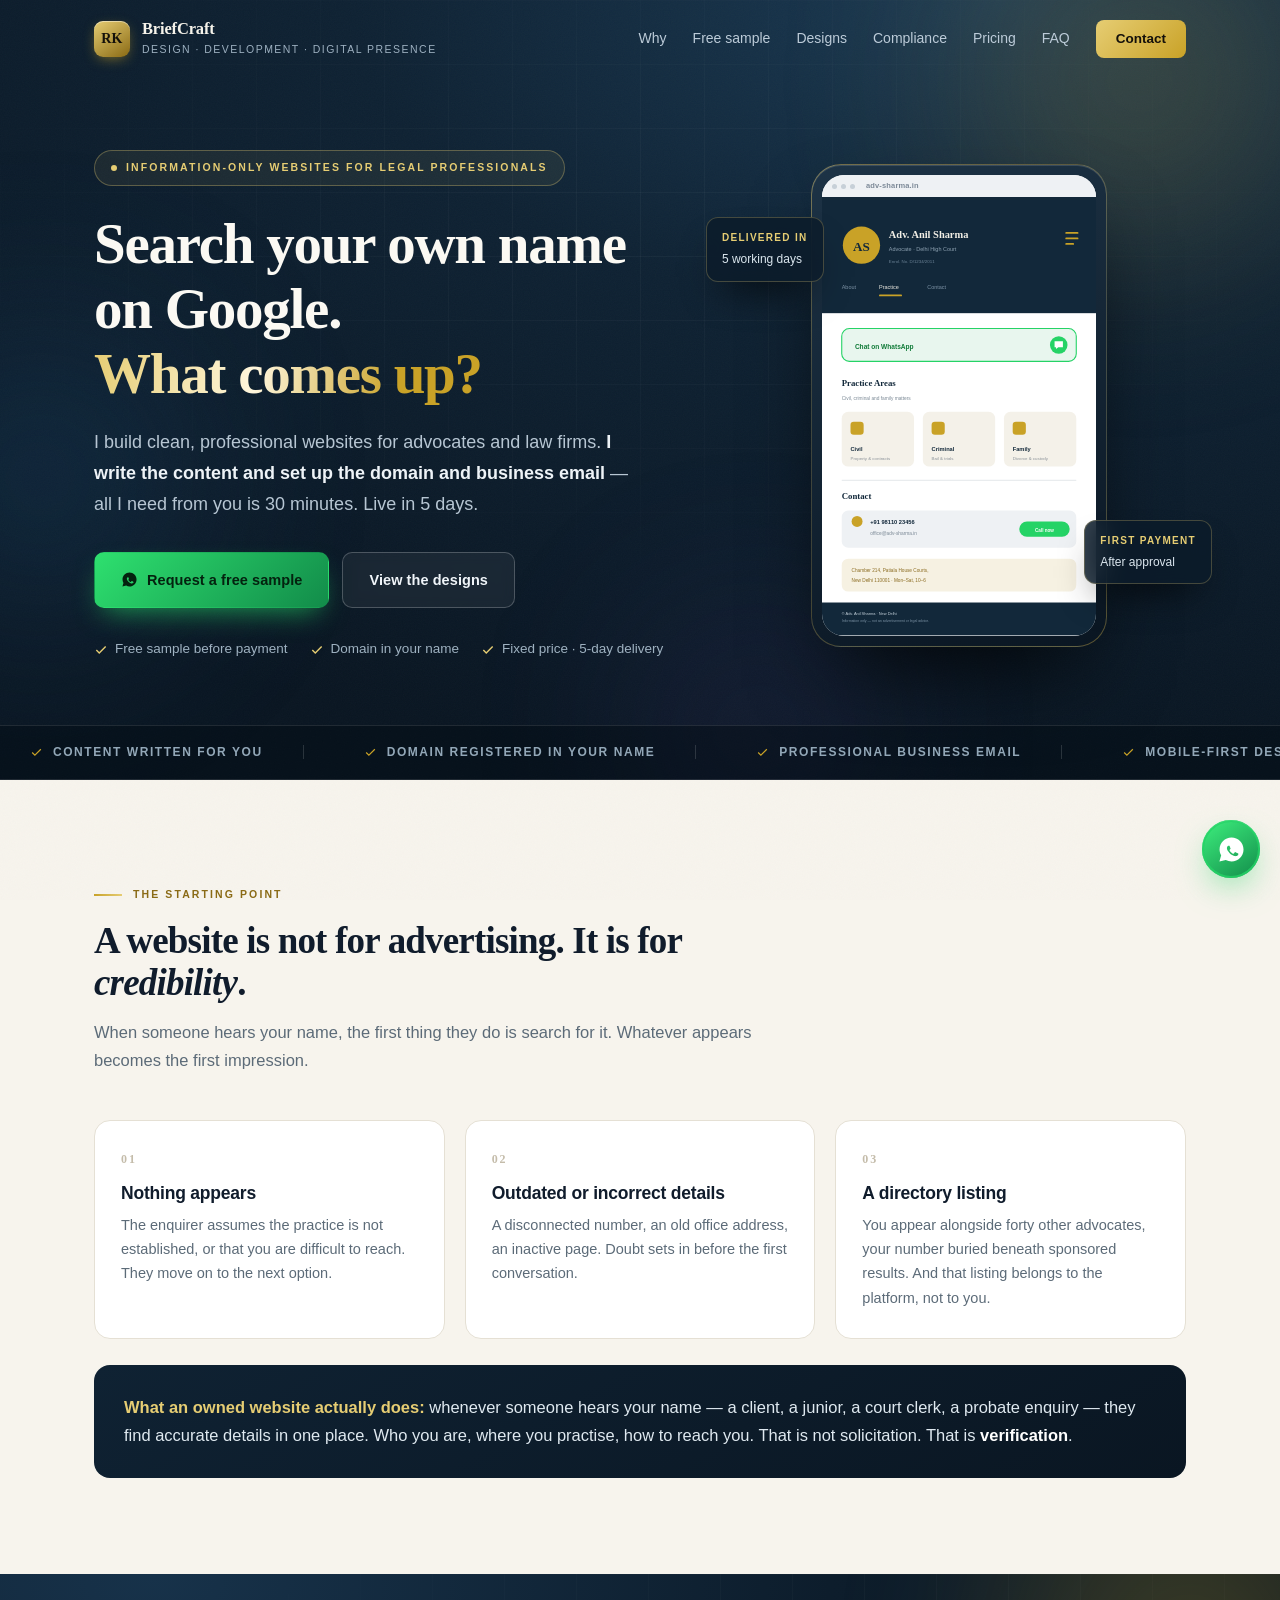
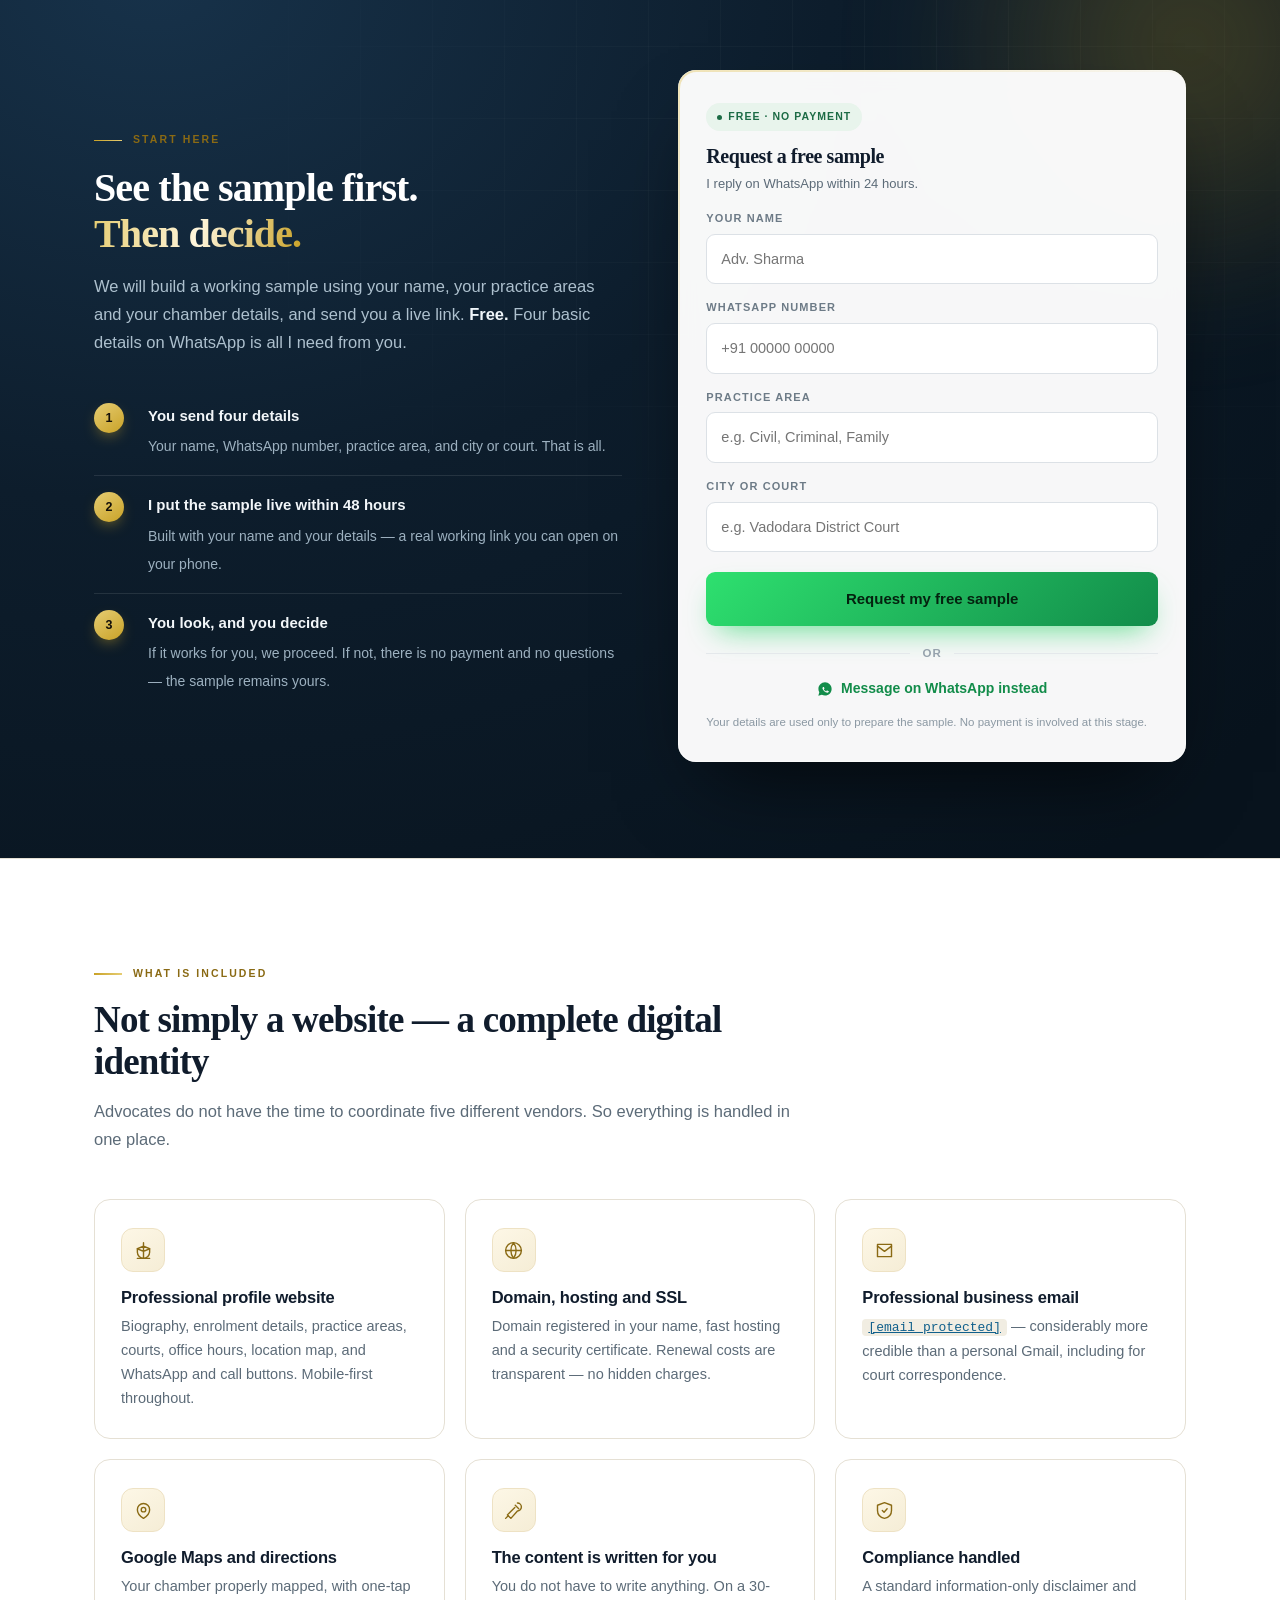
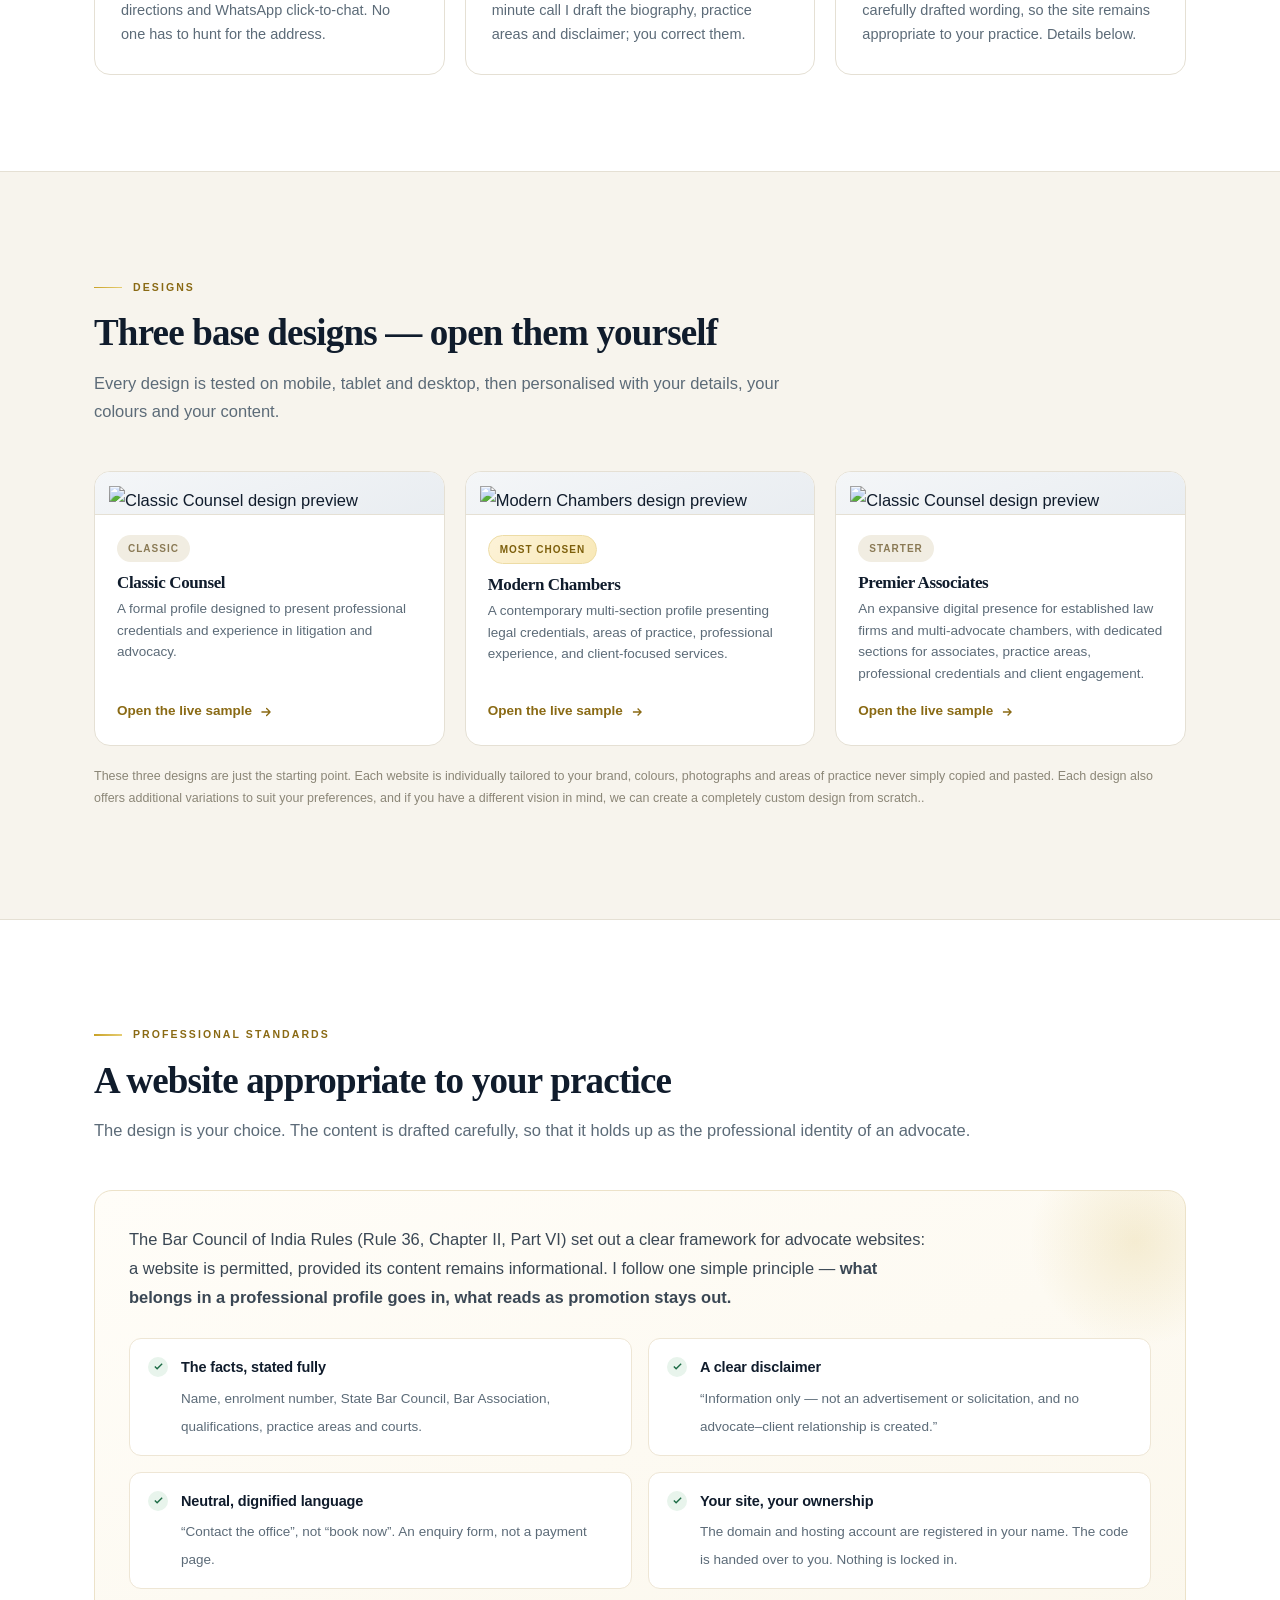
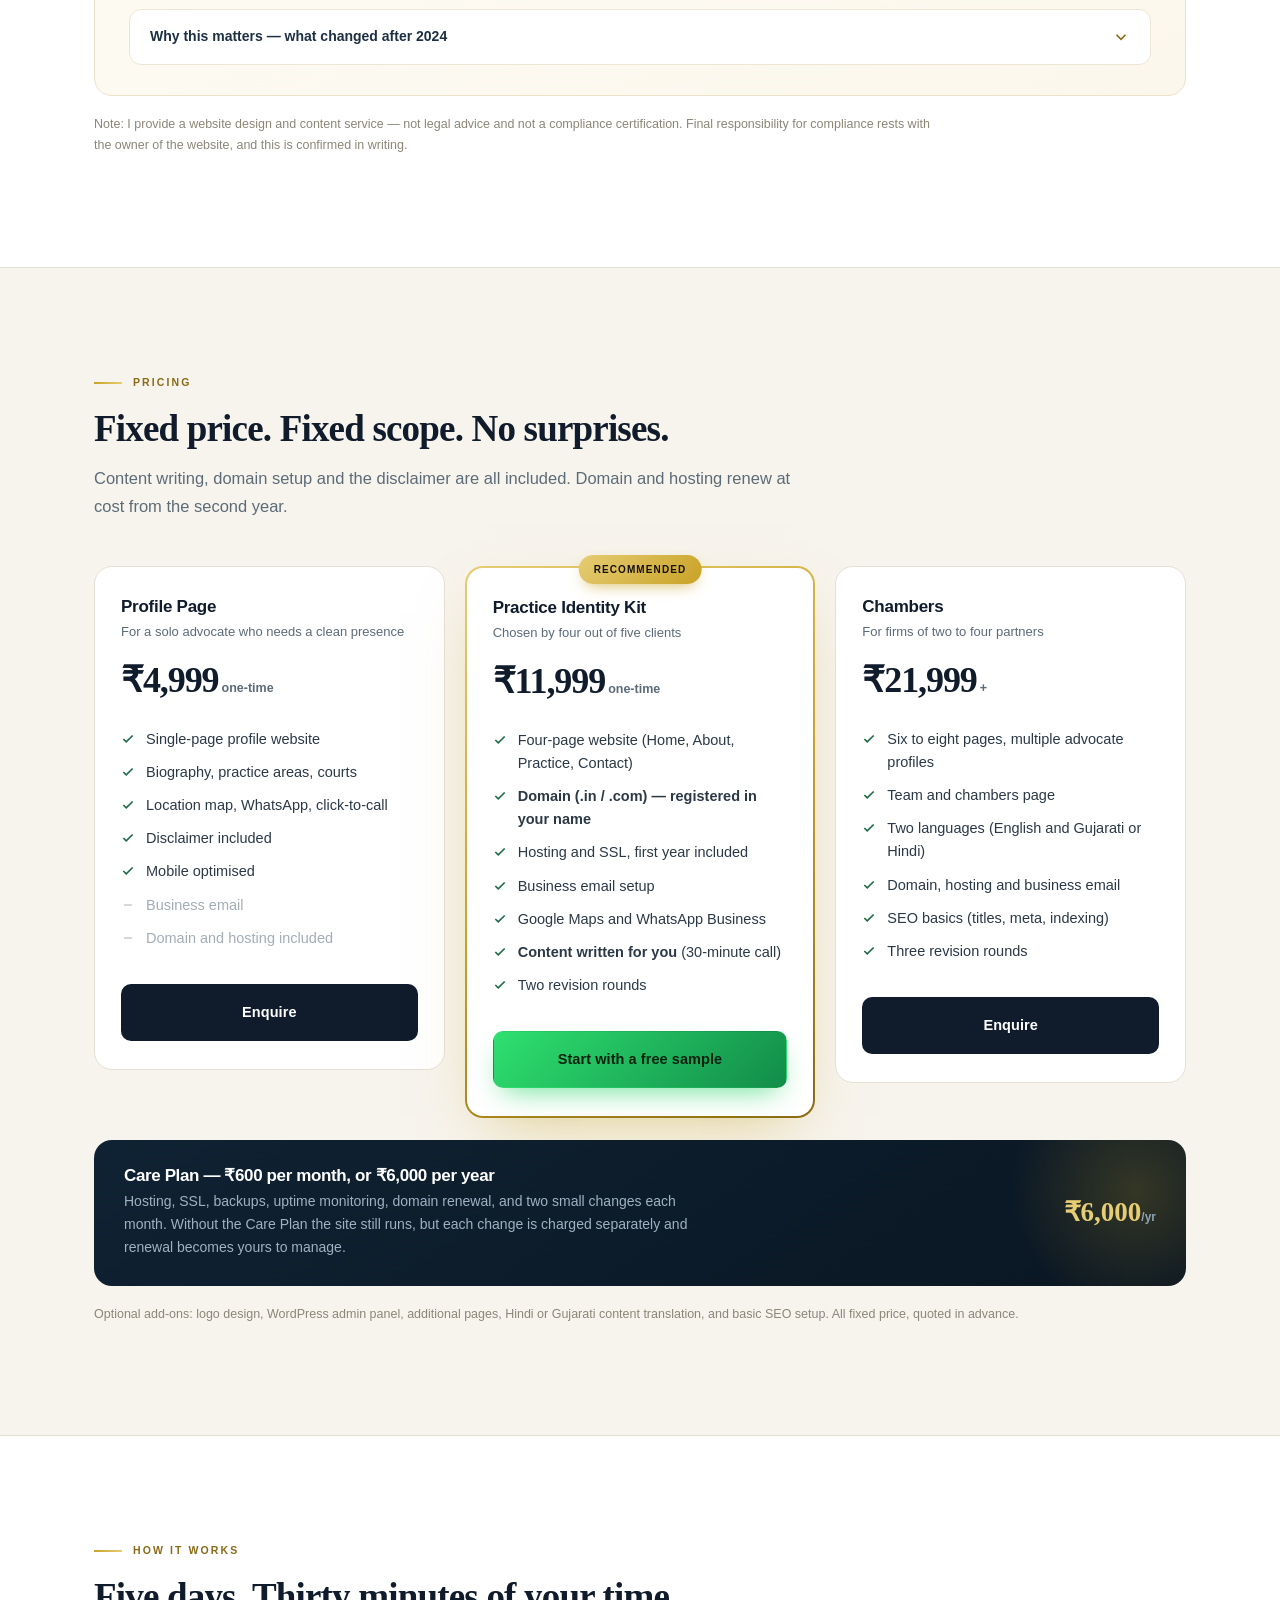
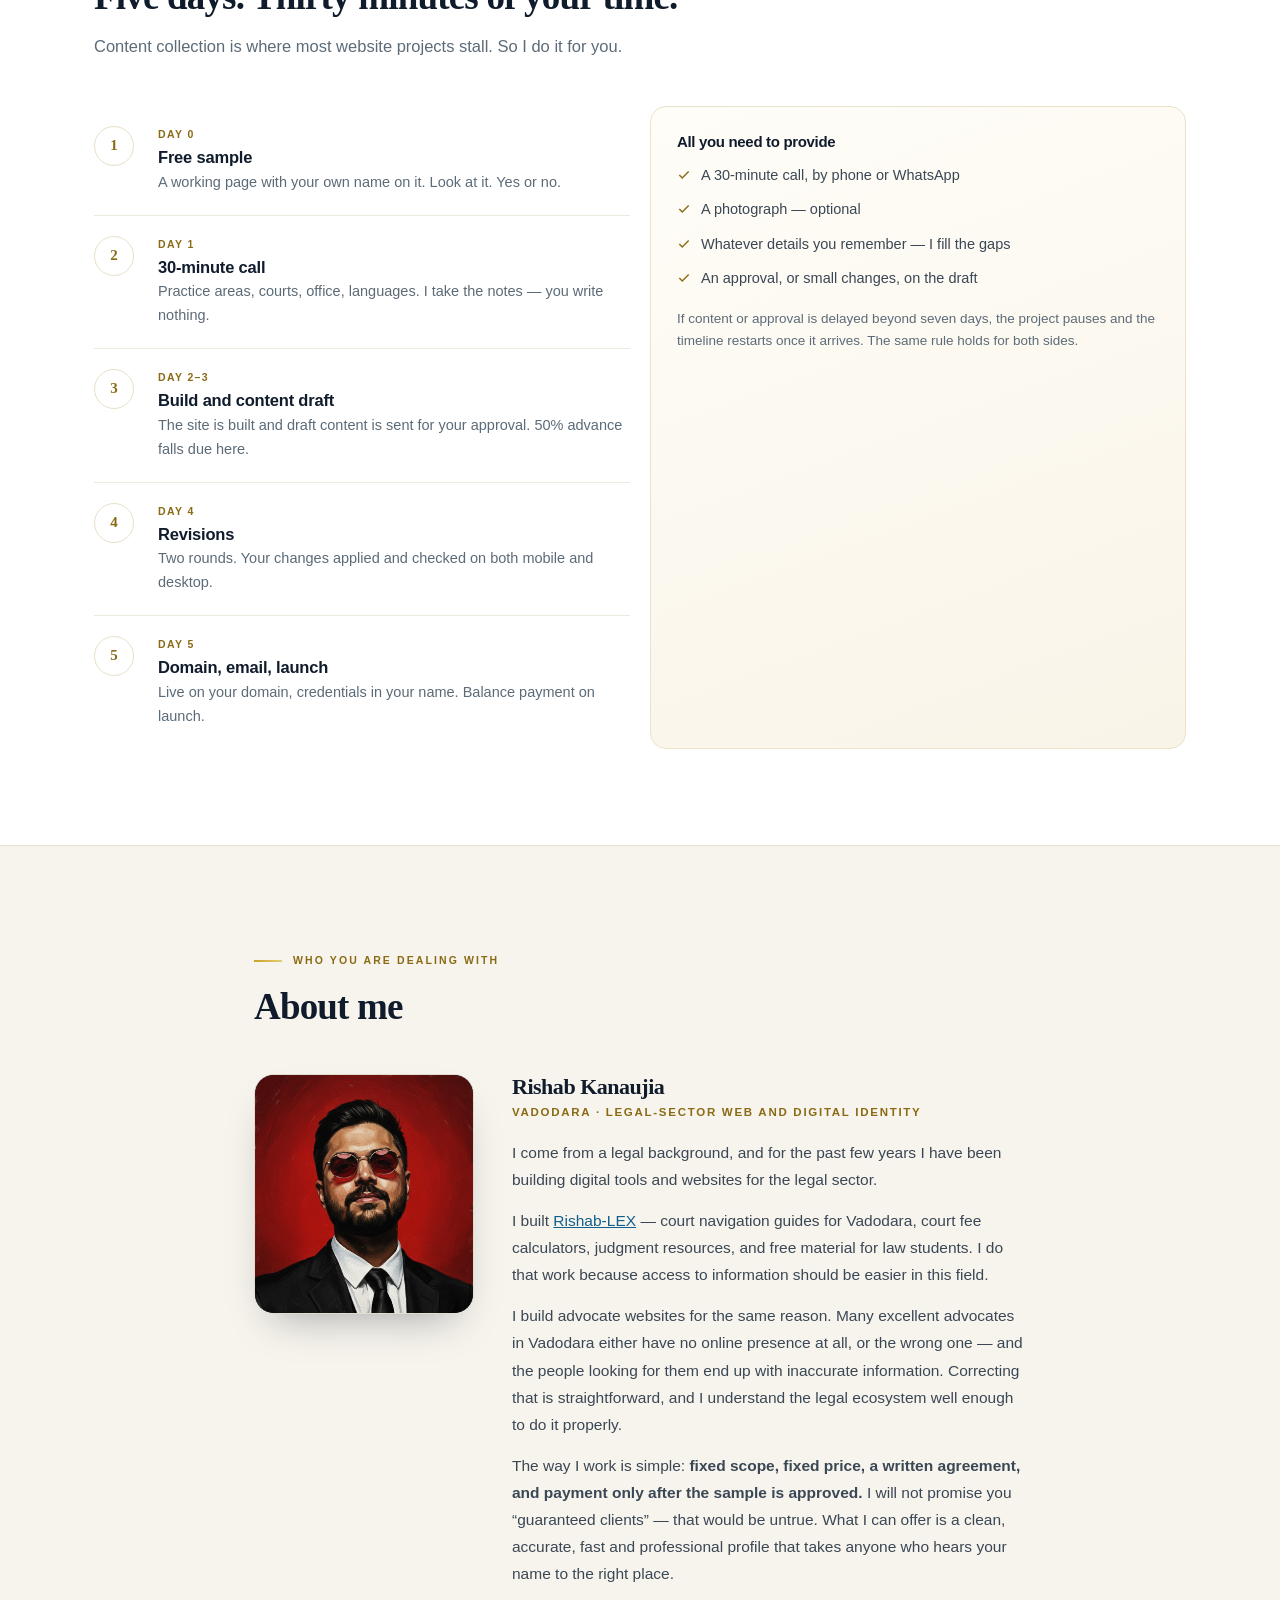
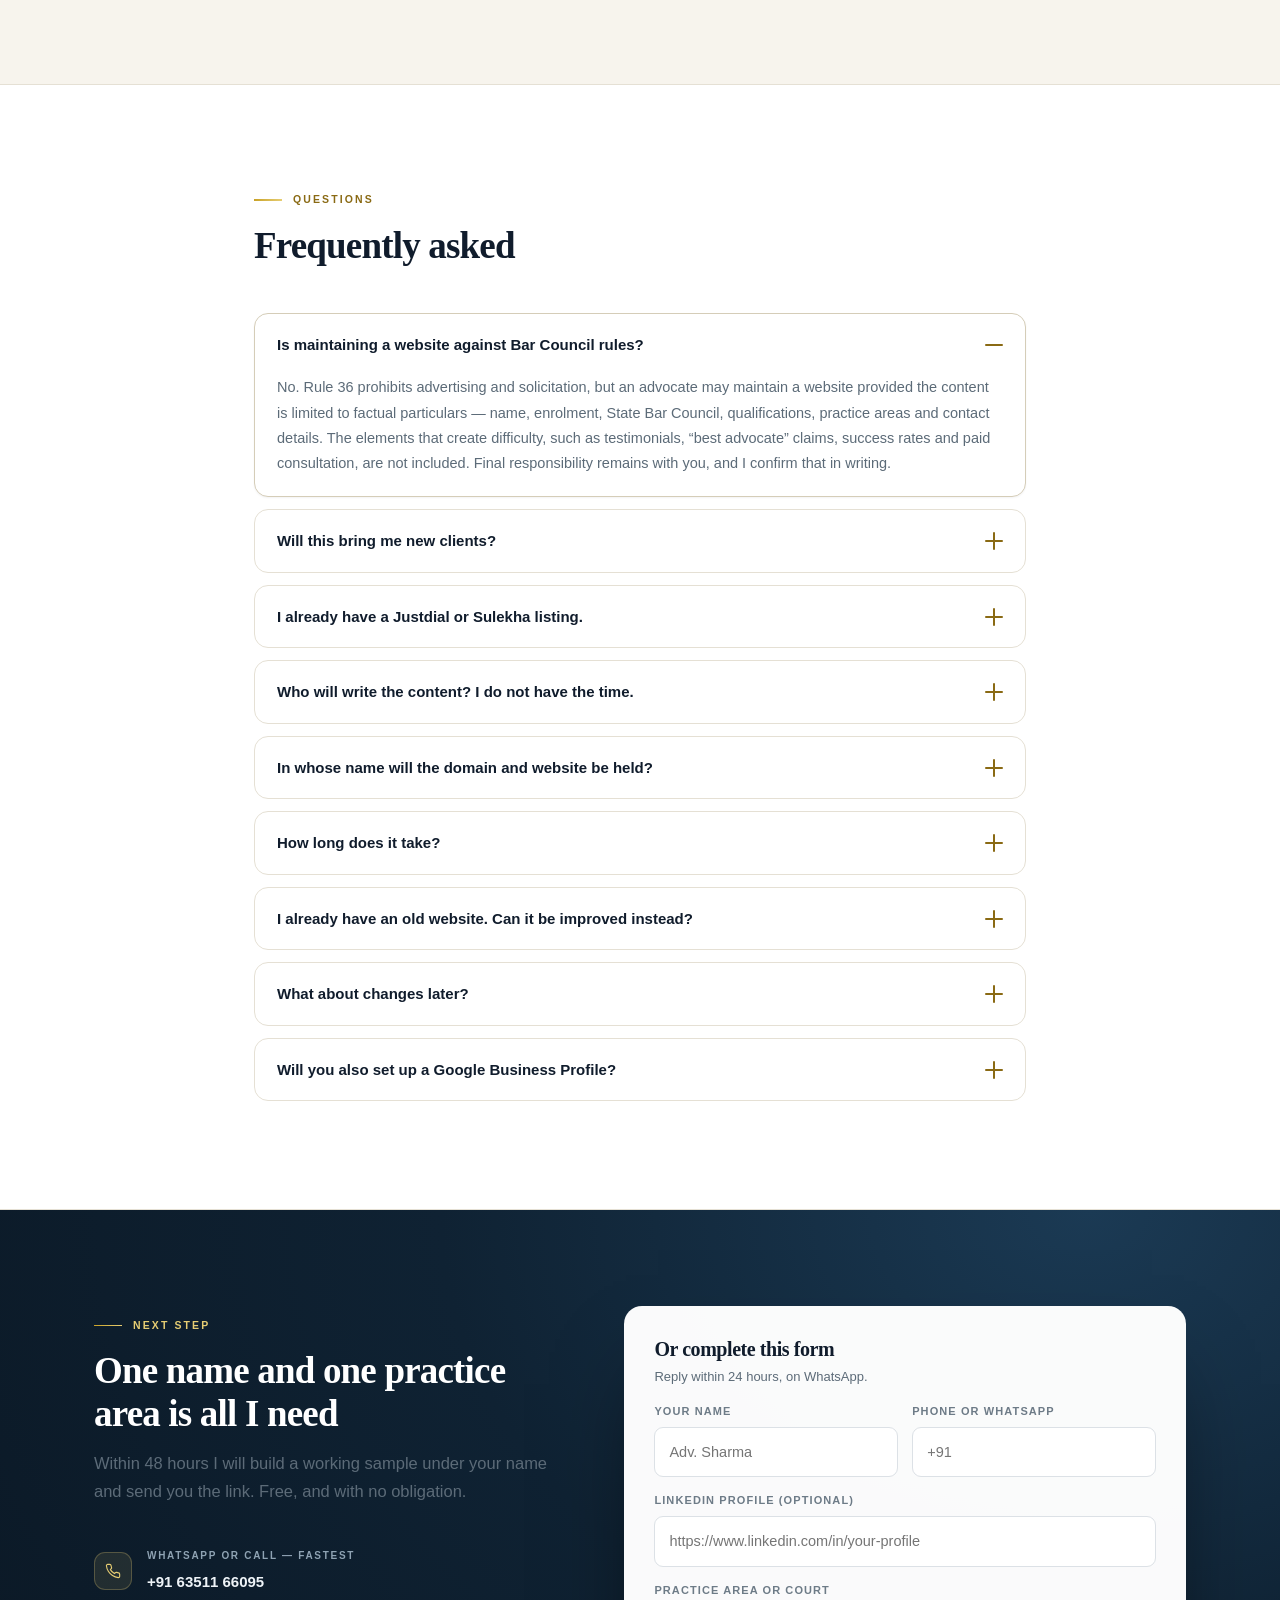
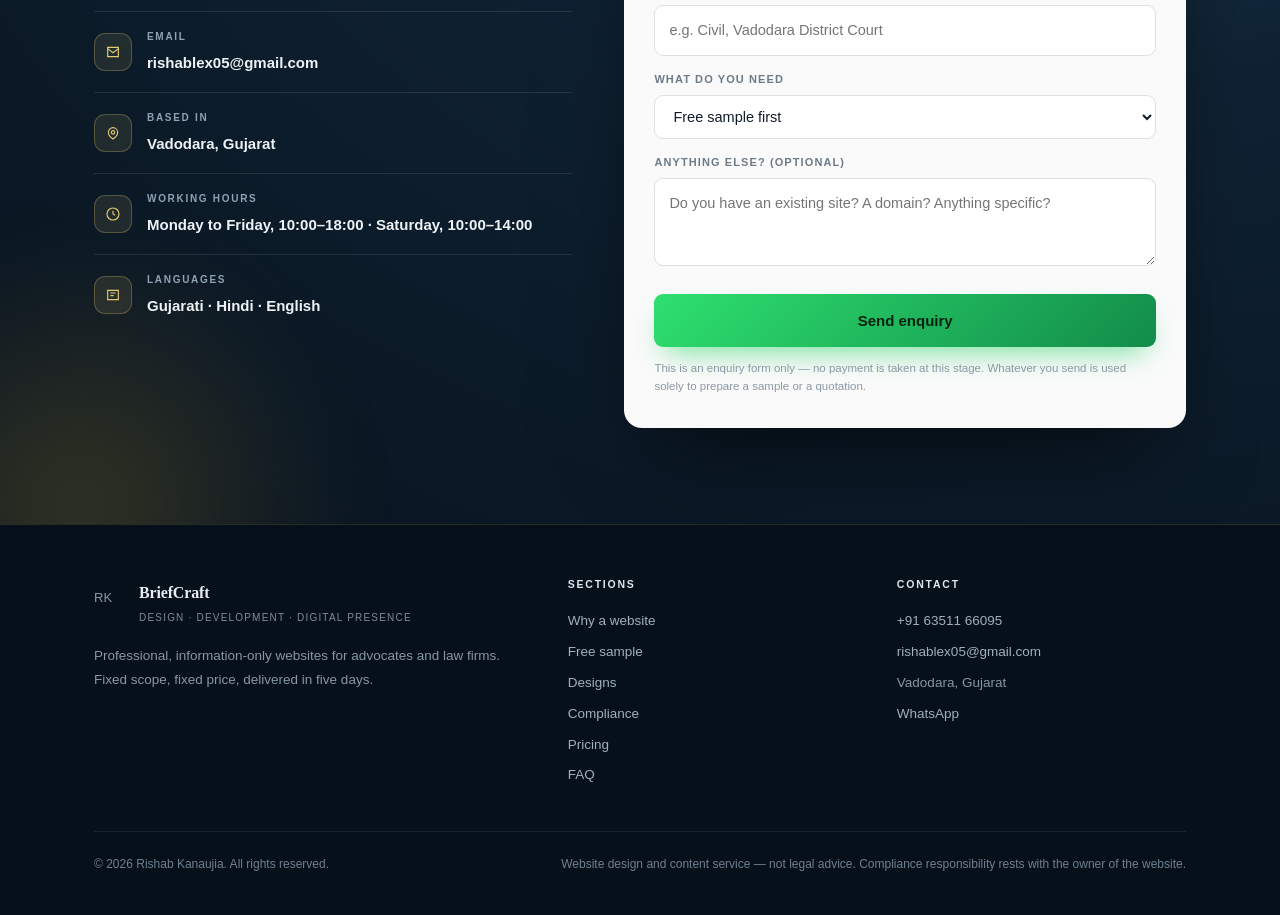
==== index.html @ 9f60f2af "first commit" ====
<!doctype html>
<html lang="en">

<head>
  <meta charset="utf-8" />
  <meta name="viewport" content="width=device-width, initial-scale=1" />

  <title>BriefCraft — Professional Websites for Advocates & Law Firms</title>

  <meta name="description"
    content="BriefCraft creates clean, professional websites for advocates and law firms. Get a custom-designed website, professionally written content, domain and business email. Free sample before payment." />

  <meta name="robots" content="index, follow" />
  <meta name="author" content="BriefCraft" />

  <!-- Open Graph -->
  <meta property="og:title" content="BriefCraft — Websites for Advocates & Law Firms" />
  <meta property="og:description"
    content="A professional digital presence for your legal practice. Custom websites, content, domain and business email. See your free sample before you pay." />
  <meta property="og:type" content="website" />
  <meta property="og:site_name" content="BriefCraft" />
  <!-- <meta property="og:image" content="https://YOUR-DOMAIN/og-image.jpg" /> -->
  <meta property="og:image:width" content="1200" />
  <meta property="og:image:height" content="630" />

  <!-- Theme -->
  <meta name="theme-color" content="#0a1622" />

  <!-- Canonical: replace with your actual homepage URL -->
  <link rel="canonical" href="https://YOUR-DOMAIN/" />
  <link rel="icon" type="image/svg+xml" href="https://api.iconify.design/ph/pen-nib-fill.svg?color=%23c9a84c" />
</head>


<style>
  /* ═══════════════════════════════════════════════════════════════
   01 · TOKENS
   ═══════════════════════════════════════════════════════════════ */
  :root {
    --navy: #0a1622;
    --navy-2: #0f2233;
    --navy-3: #17324a;
    --gold: #c9a227;
    --gold-2: #e6cd73;
    --gold-3: #8a6a14;
    --cream: #f7f4ed;
    --cream-2: #f1ece1;
    --paper: #ffffff;
    --ink: #101c2c;
    --ink-2: #1d2f42;
    --muted: #5c6b78;
    --line: #e5e0d4;
    --line-2: #efeae0;
    --wa: #25d366;
    --wa-dark: #128c4a;
    --ok: #1c6b45;
    --max: 1140px;
    --serif:
      "Iowan Old Style", "Palatino Linotype", Palatino, "Book Antiqua",
      Georgia, "Times New Roman", serif;
    --sans:
      -apple-system, BlinkMacSystemFont, "Segoe UI", Roboto,
      "Helvetica Neue", Arial, "Noto Sans", sans-serif;
    --ease: cubic-bezier(0.22, 0.61, 0.36, 1);
    --shadow-sm: 0 1px 2px rgba(16, 28, 44, 0.05);
    --shadow-md: 0 10px 30px -8px rgba(16, 28, 44, 0.16);
    --shadow-lg: 0 28px 64px -16px rgba(16, 28, 44, 0.28);
  }

  *,
  *::before,
  *::after {
    box-sizing: border-box;
  }

  html {
    scroll-behavior: smooth;
    -webkit-text-size-adjust: 100%;
  }

  body {
    margin: 0;
    background: var(--cream);
    color: var(--ink);
    font: 16.5px/1.7 var(--sans);
    -webkit-font-smoothing: antialiased;
    -moz-osx-font-smoothing: grayscale;
    overflow-x: hidden;
  }

  img,
  svg {
    display: block;
    max-width: 100%;
  }

  a {
    color: #11608c;
  }

  h1,
  h2,
  h3,
  h4 {
    font-family: var(--serif);
    color: var(--ink);
    line-height: 1.14;
    letter-spacing: -0.022em;
    margin: 0;
    font-weight: 700;
  }

  p {
    margin: 0 0 14px;
  }

  .wrap {
    max-width: var(--max);
    margin: 0 auto;
    padding: 0 24px;
  }

  .narrow {
    max-width: 820px;
  }

  section {
    scroll-margin-top: 88px;
  }

  .sr {
    position: absolute;
    width: 1px;
    height: 1px;
    overflow: hidden;
    clip: rect(0 0 0 0);
    white-space: nowrap;
  }

  /* grain overlay for a premium print feel */
  body::after {
    content: "";
    position: fixed;
    inset: 0;
    pointer-events: none;
    z-index: 1;
    opacity: 0.028;
    background-image: url("data:image/svg+xml,%3Csvg xmlns='http://www.w3.org/2000/svg' width='140' height='140'%3E%3Cfilter id='n'%3E%3CfeTurbulence type='fractalNoise' baseFrequency='.85' numOctaves='3'/%3E%3C/filter%3E%3Crect width='140' height='140' filter='url(%23n)'/%3E%3C/svg%3E");
  }

  /* ═══════════════════════════════════════════════════════════════
   02 · SCROLL PROGRESS
   ═══════════════════════════════════════════════════════════════ */
  #progress {
    position: fixed;
    top: 0;
    left: 0;
    height: 2px;
    width: 0;
    z-index: 120;
    background: linear-gradient(90deg,
        var(--gold-3),
        var(--gold-2),
        var(--gold));
    box-shadow: 0 0 12px rgba(201, 162, 39, 0.6);
    transition: width 0.1s linear;
  }

  /* ═══════════════════════════════════════════════════════════════
   03 · NAV
   ═══════════════════════════════════════════════════════════════ */
  nav.site {
    position: fixed;
    top: 0;
    left: 0;
    right: 0;
    z-index: 100;
    transition:
      background 0.35s var(--ease),
      box-shadow 0.35s var(--ease),
      backdrop-filter 0.35s var(--ease),
      border-color 0.35s var(--ease);
    border-bottom: 1px solid transparent;
  }

  nav.site.solid {
    background: rgba(10, 22, 34, 0.88);
    backdrop-filter: blur(16px) saturate(160%);
    -webkit-backdrop-filter: blur(16px) saturate(160%);
    border-bottom-color: rgba(230, 205, 115, 0.18);
    box-shadow: 0 10px 34px -18px rgba(0, 0, 0, 0.6);
  }

  nav.site .wrap {
    display: flex;
    align-items: center;
    justify-content: space-between;
    gap: 18px;
    height: 78px;
    transition: height 0.3s var(--ease);
  }

  nav.site.solid .wrap {
    height: 66px;
  }

  .brand {
    display: flex;
    align-items: center;
    gap: 12px;
    text-decoration: none;
    color: #f6f3ea;
    flex: 0 0 auto;
  }

  .brand .mk {
    width: 36px;
    height: 36px;
    border-radius: 9px;
    flex: 0 0 auto;
    background: linear-gradient(145deg, var(--gold-2), var(--gold-3));
    display: grid;
    place-items: center;
    font-family: var(--serif);
    font-weight: 700;
    font-size: 14px;
    color: #14100a;
    letter-spacing: 0.02em;
    box-shadow:
      0 4px 14px -4px rgba(201, 162, 39, 0.7),
      inset 0 1px 0 rgba(255, 255, 255, 0.45);
  }

  .brand b {
    display: block;
    font-family: var(--serif);
    font-size: 16.5px;
    line-height: 1.15;
    letter-spacing: -0.01em;
  }

  .brand small {
    display: block;
    font-size: 10.5px;
    letter-spacing: 0.14em;
    text-transform: uppercase;
    color: #9db0c0;
    margin-top: 2px;
  }

  .navlinks {
    display: flex;
    align-items: center;
    gap: 26px;
    font-size: 14px;
  }

  .navlinks a:not(.navcta) {
    color: #bccbd8;
    text-decoration: none;
    font-weight: 500;
    position: relative;
    padding: 4px 0;
    transition: color 0.2s;
  }

  .navlinks a:not(.navcta):hover {
    color: #fff;
  }

  .navlinks a:not(.navcta)::after {
    content: "";
    position: absolute;
    left: 0;
    bottom: -1px;
    height: 1.5px;
    width: 0;
    background: linear-gradient(90deg, var(--gold), var(--gold-2));
    transition: width 0.28s var(--ease);
  }

  .navlinks a:not(.navcta):hover::after {
    width: 100%;
  }

  .navcta {
    position: relative;
    overflow: hidden;
    flex: 0 0 auto;
    background: linear-gradient(135deg, var(--gold-2), var(--gold));
    color: #14100a !important;
    padding: 10px 20px;
    border-radius: 8px;
    font-weight: 800;
    font-size: 13.5px;
    line-height: 1.4;
    text-decoration: none;
    white-space: nowrap;
    transition:
      transform 0.2s var(--ease),
      box-shadow 0.25s;
  }

  .navcta:hover {
    transform: translateY(-1px);
    box-shadow: 0 10px 22px -8px rgba(201, 162, 39, 0.9);
  }

  .navcta::after {
    display: none !important;
  }

  .burger {
    display: none;
    background: rgba(255, 255, 255, 0.06);
    border: 1px solid rgba(255, 255, 255, 0.16);
    border-radius: 8px;
    padding: 9px;
    cursor: pointer;
    transition: 0.2s;
  }

  .burger:hover {
    background: rgba(255, 255, 255, 0.12);
  }

  .burger span {
    display: block;
    width: 18px;
    height: 1.8px;
    background: #e8eef3;
    margin: 4px 0;
    transition: 0.26s var(--ease);
    border-radius: 2px;
  }

  .burger[aria-expanded="true"] span:nth-child(1) {
    transform: translateY(5.8px) rotate(45deg);
  }

  .burger[aria-expanded="true"] span:nth-child(2) {
    opacity: 0;
  }

  .burger[aria-expanded="true"] span:nth-child(3) {
    transform: translateY(-5.8px) rotate(-45deg);
  }

  @media (max-width: 920px) {
    .navlinks {
      position: fixed;
      top: 66px;
      left: 0;
      right: 0;
      flex-direction: column;
      align-items: stretch;
      gap: 0;
      padding: 10px 24px 26px;
      background: rgba(10, 22, 34, 0.98);
      backdrop-filter: blur(18px);
      -webkit-backdrop-filter: blur(18px);
      border-bottom: 1px solid rgba(230, 205, 115, 0.2);
      opacity: 0;
      visibility: hidden;
      transform: translateY(-10px);
      transition:
        opacity 0.28s var(--ease),
        transform 0.28s var(--ease),
        visibility 0.28s;
    }

    .navlinks.open {
      opacity: 1;
      visibility: visible;
      transform: translateY(0);
    }

    .navlinks a:not(.navcta) {
      padding: 14px 0;
      border-bottom: 1px solid rgba(255, 255, 255, 0.08);
      font-size: 15px;
      color: #d3dfe9;
    }

    .navlinks a:not(.navcta)::after {
      display: none;
    }

    .navcta {
      margin-top: 18px;
      text-align: center;
      padding: 13px 20px;
    }

    .burger {
      display: block;
    }

    nav.site .wrap,
    nav.site.solid .wrap {
      height: 66px;
    }
  }

  /* ═══════════════════════════════════════════════════════════════
   04 · HERO
   ═══════════════════════════════════════════════════════════════ */
  header.hero {
    position: relative;
    overflow: hidden;
    padding: 150px 0 0;
    color: #eef3f7;
    background: radial-gradient(120% 100% at 78% 0%,
        #1b3a54 0%,
        #0f2233 42%,
        #0a1622 100%);
  }

  .hero::before {
    content: "";
    position: absolute;
    inset: 0;
    pointer-events: none;
    opacity: 0.85;
    background-image:
      linear-gradient(rgba(255, 255, 255, 0.045) 1px, transparent 1px),
      linear-gradient(90deg,
        rgba(255, 255, 255, 0.045) 1px,
        transparent 1px);
    background-size: 64px 64px;
    mask-image: radial-gradient(75% 62% at 50% 30%,
        #000 5%,
        transparent 78%);
    -webkit-mask-image: radial-gradient(75% 62% at 50% 30%,
        #000 5%,
        transparent 78%);
  }

  .aurora {
    position: absolute;
    border-radius: 50%;
    filter: blur(90px);
    opacity: 0.5;
    pointer-events: none;
    will-change: transform;
  }

  .a1 {
    width: 520px;
    height: 520px;
    top: -180px;
    right: -120px;
    background: radial-gradient(circle,
        rgba(201, 162, 39, 0.55),
        transparent 68%);
    animation: drift1 20s ease-in-out infinite;
  }

  .a2 {
    width: 460px;
    height: 460px;
    top: 32%;
    left: -190px;
    background: radial-gradient(circle,
        rgba(46, 120, 180, 0.5),
        transparent 68%);
    animation: drift2 26s ease-in-out infinite;
  }

  .a3 {
    width: 380px;
    height: 380px;
    bottom: -140px;
    right: 26%;
    background: radial-gradient(circle,
        rgba(120, 90, 200, 0.32),
        transparent 68%);
    animation: drift1 30s ease-in-out infinite reverse;
  }

  @keyframes drift1 {

    0%,
    100% {
      transform: translate3d(0, 0, 0) scale(1);
    }

    50% {
      transform: translate3d(-46px, 42px, 0) scale(1.12);
    }
  }

  @keyframes drift2 {

    0%,
    100% {
      transform: translate3d(0, 0, 0) scale(1.05);
    }

    50% {
      transform: translate3d(52px, -38px, 0) scale(0.94);
    }
  }

  .hero .wrap {
    position: relative;
    z-index: 2;
  }

  .hero-grid {
    display: grid;
    grid-template-columns: 1.12fr 0.88fr;
    gap: 60px;
    align-items: center;
  }

  @media (max-width: 940px) {
    .hero-grid {
      grid-template-columns: 1fr;
      gap: 44px;
    }
  }

  .pill {
    display: inline-flex;
    align-items: center;
    gap: 9px;
    font-size: 10.5px;
    font-weight: 800;
    letter-spacing: 0.2em;
    text-transform: uppercase;
    color: var(--gold-2);
    border: 1px solid rgba(230, 205, 115, 0.32);
    background: rgba(230, 205, 115, 0.07);
    padding: 8px 16px;
    border-radius: 100px;
    margin-bottom: 26px;
  }

  .pill {
    max-width: 100%;
  }

  .pill i {
    width: 6px;
    height: 6px;
    border-radius: 50%;
    background: var(--gold-2);
    display: block;
    flex: 0 0 auto;
    box-shadow: 0 0 0 0 rgba(230, 205, 115, 0.8);
    animation: pulseDot 2.4s ease-out infinite;
  }

  @keyframes pulseDot {
    0% {
      box-shadow: 0 0 0 0 rgba(230, 205, 115, 0.7);
    }

    70% {
      box-shadow: 0 0 0 9px rgba(230, 205, 115, 0);
    }

    100% {
      box-shadow: 0 0 0 0 rgba(230, 205, 115, 0);
    }
  }

  .hero h1 {
    font-size: clamp(32px, 5vw, 57px);
    color: #fbf9f3;
    margin-bottom: 20px;
  }

  .hero h1 .grad {
    background: linear-gradient(100deg,
        var(--gold-2) 0%,
        #fff6dc 42%,
        var(--gold) 78%);
    -webkit-background-clip: text;
    background-clip: text;
    -webkit-text-fill-color: transparent;
    color: transparent;
    display: inline-block;
  }

  .hero .sub {
    color: #b7c6d3;
    font-size: 18px;
    max-width: 540px;
    line-height: 1.72;
    margin-bottom: 32px;
  }

  .hero .sub strong {
    color: #eef3f7;
    font-weight: 600;
  }

  .btnrow {
    display: flex;
    gap: 13px;
    flex-wrap: wrap;
    align-items: center;
  }

  .btn {
    position: relative;
    display: inline-flex;
    align-items: center;
    justify-content: center;
    gap: 9px;
    padding: 15px 26px;
    border-radius: 10px;
    font: inherit;
    font-size: 14.5px;
    font-weight: 700;
    text-decoration: none;
    border: 1px solid transparent;
    cursor: pointer;
    overflow: hidden;
    transition:
      transform 0.22s var(--ease),
      box-shadow 0.28s var(--ease),
      background 0.22s,
      color 0.22s;
    letter-spacing: 0.005em;
  }

  .btn:active {
    transform: translateY(1px) scale(0.995);
  }

  .btn-wa {
    background: linear-gradient(135deg, #2ee06f, var(--wa-dark));
    color: #04220f;
    box-shadow: 0 12px 28px -10px rgba(37, 211, 102, 0.7);
  }

  .btn-wa:hover {
    transform: translateY(-2px);
    box-shadow: 0 18px 36px -12px rgba(37, 211, 102, 0.8);
  }

  .btn-gold {
    background: linear-gradient(135deg, var(--gold-2), var(--gold));
    color: #14100a;
    box-shadow: 0 12px 28px -12px rgba(201, 162, 39, 0.85);
  }

  .btn-gold:hover {
    transform: translateY(-2px);
    box-shadow: 0 18px 38px -14px rgba(201, 162, 39, 0.95);
  }

  .btn-ghost {
    background: rgba(255, 255, 255, 0.055);
    border-color: rgba(255, 255, 255, 0.22);
    color: #f0f5f9;
    backdrop-filter: blur(6px);
  }

  .btn-ghost:hover {
    background: rgba(255, 255, 255, 0.12);
    border-color: rgba(255, 255, 255, 0.4);
    transform: translateY(-2px);
  }

  .btn-ink {
    background: var(--ink);
    color: #fff;
  }

  .btn-ink:hover {
    background: var(--ink-2);
    transform: translateY(-2px);
    box-shadow: var(--shadow-md);
  }

  /* sheen sweep */
  .btn::after {
    content: "";
    position: absolute;
    top: 0;
    left: -120%;
    width: 60%;
    height: 100%;
    background: linear-gradient(100deg,
        transparent,
        rgba(255, 255, 255, 0.42),
        transparent);
    transform: skewX(-18deg);
    transition: left 0.6s var(--ease);
    pointer-events: none;
  }

  .btn:hover::after {
    left: 150%;
  }

  .microtrust {
    display: flex;
    flex-wrap: wrap;
    gap: 10px 22px;
    margin-top: 30px;
    font-size: 13.5px;
    color: #9fb2c1;
  }

  .microtrust span {
    display: inline-flex;
    align-items: center;
    gap: 7px;
  }

  .microtrust svg {
    width: 14px;
    height: 14px;
    stroke: var(--gold-2);
    stroke-width: 2.4;
    fill: none;
    flex: 0 0 auto;
  }

  /* hero visual */
  .hero-visual {
    position: relative;
    display: grid;
    place-items: center;
    perspective: 1200px;
  }

  .device {
    width: 100%;
    max-width: 296px;
    border-radius: 30px;
    padding: 10px;
    position: relative;
    background: linear-gradient(160deg, #1d3346, #0a1622);
    border: 1px solid rgba(230, 205, 115, 0.22);
    box-shadow:
      0 42px 90px -30px rgba(0, 0, 0, 0.85),
      inset 0 1px 0 rgba(255, 255, 255, 0.14);
    animation: floaty 7s ease-in-out infinite;
    transform-style: preserve-3d;
  }

  @keyframes floaty {

    0%,
    100% {
      transform: translateY(0) rotateZ(0deg);
    }

    50% {
      transform: translateY(-14px) rotateZ(-0.5deg);
    }
  }

  .device .scr {
    border-radius: 22px;
    overflow: hidden;
    background: #fff;
  }

  .device .bar {
    height: 22px;
    background: #eef1f4;
    display: flex;
    align-items: center;
    gap: 4px;
    padding: 0 10px;
  }

  .device .bar i {
    width: 5px;
    height: 5px;
    border-radius: 50%;
    background: #c7d0d8;
    display: block;
  }

  .device .bar b {
    font-size: 7.5px;
    color: #7b8896;
    margin-left: 7px;
    font-weight: 600;
    letter-spacing: 0.02em;
  }

  .device .glow {
    position: absolute;
    inset: -1px;
    border-radius: 30px;
    pointer-events: none;
    background: linear-gradient(160deg,
        rgba(230, 205, 115, 0.34),
        transparent 38%,
        transparent 66%,
        rgba(201, 162, 39, 0.22));
    mask:
      linear-gradient(#000, #000) content-box,
      linear-gradient(#000, #000);
    -webkit-mask:
      linear-gradient(#000, #000) content-box,
      linear-gradient(#000, #000);
    mask-composite: exclude;
    -webkit-mask-composite: xor;
    padding: 1px;
  }

  .floatcard {
    position: absolute;
    background: rgba(12, 28, 42, 0.82);
    backdrop-filter: blur(14px);
    -webkit-backdrop-filter: blur(14px);
    border: 1px solid rgba(230, 205, 115, 0.26);
    border-radius: 12px;
    padding: 11px 15px;
    font-size: 12px;
    color: #dbe6ee;
    box-shadow: 0 20px 40px -18px rgba(0, 0, 0, 0.9);
    white-space: nowrap;
    z-index: 3;
  }

  .floatcard b {
    display: block;
    font-size: 10px;
    letter-spacing: 0.13em;
    text-transform: uppercase;
    color: var(--gold-2);
    margin-bottom: 3px;
    font-weight: 800;
  }

  .fc-1 {
    top: 11%;
    left: -26px;
    animation: floaty 6s ease-in-out infinite 0.4s;
  }

  .fc-2 {
    bottom: 13%;
    right: -26px;
    animation: floaty 8s ease-in-out infinite 0.9s;
  }

  @media (max-width: 1080px) {

    .fc-1,
    .fc-2 {
      display: none;
    }
  }

  @media (max-width: 940px) {
    .device {
      max-width: 272px;
    }
  }

  /* marquee */
  .marquee {
    margin-top: 64px;
    border-top: 1px solid rgba(255, 255, 255, 0.1);
    border-bottom: 1px solid rgba(255, 255, 255, 0.1);
    background: rgba(4, 12, 20, 0.42);
    overflow: hidden;
    position: relative;
    z-index: 2;
  }

  .marquee .track {
    display: flex;
    width: max-content;
    animation: slide 34s linear infinite;
  }

  .marquee:hover .track {
    animation-play-state: paused;
  }

  @keyframes slide {
    from {
      transform: translateX(0);
    }

    to {
      transform: translateX(-50%);
    }
  }

  .marquee .item {
    display: inline-flex;
    align-items: center;
    gap: 10px;
    padding: 16px 30px;
    font-size: 12px;
    letter-spacing: 0.13em;
    text-transform: uppercase;
    color: #93a8b8;
    font-weight: 600;
    white-space: nowrap;
  }

  .marquee .item svg {
    width: 13px;
    height: 13px;
    stroke: var(--gold);
    stroke-width: 2.2;
    fill: none;
  }

  .marquee .item::after {
    content: "";
    width: 1px;
    height: 14px;
    background: rgba(255, 255, 255, 0.14);
    margin-left: 30px;
  }

  /* ═══════════════════════════════════════════════════════════════
   05 · SECTION SHELL
   ═══════════════════════════════════════════════════════════════ */
  section.pad {
    padding: 96px 0;
  }

  section.alt {
    background: var(--paper);
    border-top: 1px solid var(--line);
    border-bottom: 1px solid var(--line);
  }

  .sechead {
    max-width: 720px;
    margin-bottom: 46px;
  }

  .lab {
    display: inline-flex;
    align-items: center;
    gap: 11px;
    font-size: 10.5px;
    letter-spacing: 0.2em;
    text-transform: uppercase;
    color: var(--gold-3);
    font-weight: 800;
    margin-bottom: 16px;
  }

  .lab::before {
    content: "";
    width: 28px;
    height: 1.5px;
    background: linear-gradient(90deg, var(--gold), var(--gold-2));
  }

  section.alt .lab {
    color: var(--gold-3);
  }

  .sechead h2 {
    font-size: clamp(25px, 3.5vw, 37px);
    margin-bottom: 14px;
  }

  .sechead p {
    color: var(--muted);
    font-size: 16.5px;
    margin: 0;
  }

  .on-dark .lab {
    color: var(--gold-2);
  }

  .on-dark .sechead h2 {
    color: #fff;
  }

  .on-dark .sechead p {
    color: #a8bac8;
  }

  /* reveal */
  .reveal {
    opacity: 0;
    transform: translateY(26px);
    transition:
      opacity 0.72s var(--ease),
      transform 0.72s var(--ease);
  }

  .reveal.in {
    opacity: 1;
    transform: none;
  }

  .reveal[data-d="1"] {
    transition-delay: 0.09s;
  }

  .reveal[data-d="2"] {
    transition-delay: 0.18s;
  }

  .reveal[data-d="3"] {
    transition-delay: 0.27s;
  }

  .reveal[data-d="4"] {
    transition-delay: 0.36s;
  }

  .reveal[data-d="5"] {
    transition-delay: 0.45s;
  }

  /* ═══════════════════════════════════════════════════════════════
   06 · PROBLEM CARDS
   ═══════════════════════════════════════════════════════════════ */
  .grid3 {
    display: grid;
    grid-template-columns: repeat(3, 1fr);
    gap: 20px;
  }

  .grid2 {
    display: grid;
    grid-template-columns: 1fr 1fr;
    gap: 20px;
  }

  @media (max-width: 880px) {
    .grid3 {
      grid-template-columns: 1fr;
    }
  }

  @media (max-width: 760px) {
    .grid2 {
      grid-template-columns: 1fr;
    }
  }

  .pcard {
    position: relative;
    background: var(--paper);
    border: 1px solid var(--line);
    border-radius: 16px;
    padding: 28px 26px;
    overflow: hidden;
    transition:
      transform 0.35s var(--ease),
      box-shadow 0.35s var(--ease),
      border-color 0.35s;
  }

  .pcard::before {
    content: "";
    position: absolute;
    top: 0;
    left: 0;
    right: 0;
    height: 2px;
    background: linear-gradient(90deg,
        var(--gold),
        var(--gold-2),
        transparent);
    transform: scaleX(0);
    transform-origin: left;
    transition: transform 0.45s var(--ease);
  }

  .pcard:hover {
    transform: translateY(-5px);
    box-shadow: var(--shadow-md);
    border-color: #d9d2c0;
  }

  .pcard:hover::before {
    transform: scaleX(1);
  }

  .pcard .num {
    font-family: var(--serif);
    font-size: 12px;
    letter-spacing: 0.16em;
    color: #c4bcaa;
    font-weight: 700;
    margin-bottom: 14px;
    display: block;
  }

  .pcard h4 {
    font-size: 17.5px;
    margin-bottom: 9px;
    font-family: var(--sans);
    font-weight: 700;
    letter-spacing: -0.012em;
  }

  .pcard p {
    font-size: 14.5px;
    color: var(--muted);
    margin: 0;
    line-height: 1.68;
  }

  /* ═══════════════════════════════════════════════════════════════
   07 · FREE SAMPLE (hero feature)
   ═══════════════════════════════════════════════════════════════ */
  section.freesample {
    position: relative;
    overflow: hidden;
    color: #eef3f7;
    background: radial-gradient(115% 130% at 12% 0%,
        #17324a 0%,
        #0d1d2c 46%,
        #08131d 100%);
  }

  section.freesample::before {
    content: "";
    position: absolute;
    inset: 0;
    pointer-events: none;
    background-image:
      linear-gradient(rgba(255, 255, 255, 0.04) 1px, transparent 1px),
      linear-gradient(90deg, rgba(255, 255, 255, 0.04) 1px, transparent 1px);
    background-size: 72px 72px;
    mask-image: radial-gradient(80% 70% at 70% 20%, #000, transparent 76%);
    -webkit-mask-image: radial-gradient(80% 70% at 70% 20%,
        #000,
        transparent 76%);
  }

  section.freesample::after {
    content: "";
    position: absolute;
    width: 620px;
    height: 620px;
    right: -220px;
    top: -240px;
    border-radius: 50%;
    pointer-events: none;
    background: radial-gradient(circle,
        rgba(201, 162, 39, 0.28),
        transparent 66%);
    filter: blur(50px);
  }

  .fs-grid {
    position: relative;
    z-index: 2;
    display: grid;
    grid-template-columns: 1.02fr 0.98fr;
    gap: 56px;
    align-items: center;
  }

  @media (max-width: 900px) {
    .fs-grid {
      grid-template-columns: 1fr;
      gap: 40px;
    }
  }

  .fs-grid h2 {
    color: #fff;
    font-size: clamp(26px, 3.7vw, 40px);
    margin-bottom: 16px;
  }

  .fs-grid h2 .grad {
    background: linear-gradient(100deg,
        var(--gold-2),
        #fff6dc 50%,
        var(--gold));
    -webkit-background-clip: text;
    background-clip: text;
    -webkit-text-fill-color: transparent;
    color: transparent;
  }

  .fs-grid>div>p {
    color: #adc0ce;
    font-size: 16.5px;
    max-width: 520px;
  }

  .steps {
    list-style: none;
    padding: 0;
    margin: 30px 0 0;
    display: grid;
    gap: 0;
  }

  .steps li {
    display: grid;
    grid-template-columns: 38px 1fr;
    gap: 16px;
    padding: 16px 0;
    border-bottom: 1px solid rgba(255, 255, 255, 0.1);
  }

  .steps li:last-child {
    border-bottom: 0;
  }

  .steps .dot {
    width: 30px;
    height: 30px;
    border-radius: 50%;
    display: grid;
    place-items: center;
    font-size: 12.5px;
    font-weight: 800;
    color: #14100a;
    background: linear-gradient(145deg, var(--gold-2), var(--gold));
    flex: 0 0 auto;
    box-shadow: 0 6px 16px -6px rgba(201, 162, 39, 0.85);
  }

  .steps b {
    display: block;
    color: #f2f6f9;
    font-size: 15px;
    margin-bottom: 3px;
    font-weight: 700;
  }

  .steps span {
    color: #9db1c0;
    font-size: 14px;
    line-height: 1.6;
  }

  .fsform {
    background: rgba(255, 255, 255, 0.97);
    border-radius: 18px;
    padding: 30px 28px;
    color: var(--ink);
    box-shadow:
      0 40px 80px -30px rgba(0, 0, 0, 0.7),
      0 0 0 1px rgba(255, 255, 255, 0.5) inset;
    backdrop-filter: blur(10px);
    position: relative;
  }

  .fsform::before {
    content: "";
    position: absolute;
    inset: 0;
    border-radius: 18px;
    pointer-events: none;
    background: linear-gradient(150deg,
        rgba(230, 205, 115, 0.5),
        transparent 34%);
    mask:
      linear-gradient(#000, #000) content-box,
      linear-gradient(#000, #000);
    -webkit-mask:
      linear-gradient(#000, #000) content-box,
      linear-gradient(#000, #000);
    mask-composite: exclude;
    -webkit-mask-composite: xor;
    padding: 1.5px;
  }

  .fsform h3 {
    font-size: 20px;
    margin-bottom: 5px;
  }

  .fsform .fsub {
    font-size: 13px;
    color: var(--muted);
    margin: 0 0 4px;
  }

  .fsform .badge {
    display: inline-flex;
    align-items: center;
    gap: 6px;
    font-size: 10.5px;
    font-weight: 800;
    letter-spacing: 0.1em;
    text-transform: uppercase;
    color: var(--ok);
    background: #e8f4ec;
    padding: 5px 11px;
    border-radius: 100px;
    margin-bottom: 14px;
  }

  .fsform .badge::before {
    content: "";
    width: 5px;
    height: 5px;
    border-radius: 50%;
    background: var(--ok);
  }

  label {
    display: block;
    font-size: 11px;
    font-weight: 800;
    letter-spacing: 0.1em;
    text-transform: uppercase;
    color: #6d7b87;
    margin: 14px 0 6px;
  }

  input,
  select,
  textarea {
    width: 100%;
    padding: 12px 14px;
    border: 1.5px solid #dce1e6;
    border-radius: 9px;
    font: inherit;
    font-size: 14.5px;
    color: var(--ink);
    background: #fff;
    transition:
      border-color 0.2s,
      box-shadow 0.2s,
      background 0.2s;
  }

  input:hover,
  select:hover,
  textarea:hover {
    border-color: #c9d2da;
  }

  input:focus,
  select:focus,
  textarea:focus {
    outline: none;
    border-color: var(--gold);
    box-shadow: 0 0 0 4px rgba(201, 162, 39, 0.15);
    background: #fffefb;
  }

  textarea {
    resize: vertical;
    min-height: 88px;
  }

  form button[type="submit"] {
    margin-top: 20px;
    width: 100%;
    background: linear-gradient(135deg, #2ee06f, var(--wa-dark));
    color: #04220f;
    border: 0;
    border-radius: 9px;
    padding: 14px;
    font: inherit;
    font-size: 15px;
    font-weight: 800;
    cursor: pointer;
    transition:
      transform 0.2s var(--ease),
      box-shadow 0.25s,
      filter 0.2s;
    box-shadow: 0 14px 30px -12px rgba(37, 211, 102, 0.75);
  }

  form button[type="submit"]:hover {
    transform: translateY(-2px);
    filter: brightness(1.05);
    box-shadow: 0 20px 38px -14px rgba(37, 211, 102, 0.85);
  }

  form button[type="submit"]:disabled {
    opacity: 0.65;
    cursor: wait;
    transform: none;
  }

  .formnote {
    font-size: 11.5px;
    color: #8b98a3;
    margin: 12px 0 0;
    line-height: 1.6;
  }

  .orline {
    display: flex;
    align-items: center;
    gap: 12px;
    margin: 18px 0 0;
    font-size: 11.5px;
    color: #96a2ad;
    letter-spacing: 0.1em;
    text-transform: uppercase;
    font-weight: 700;
  }

  .orline::before,
  .orline::after {
    content: "";
    flex: 1;
    height: 1px;
    background: #e4e8eb;
  }

  .walink {
    display: flex;
    align-items: center;
    justify-content: center;
    gap: 8px;
    margin-top: 14px;
    font-size: 14px;
    font-weight: 700;
    color: var(--wa-dark);
    text-decoration: none;
  }

  .walink:hover {
    text-decoration: underline;
  }

  /* ═══════════════════════════════════════════════════════════════
   08 · FEATURE CARDS
   ═══════════════════════════════════════════════════════════════ */
  .fcard {
    position: relative;
    background: var(--paper);
    border: 1px solid var(--line);
    border-radius: 16px;
    padding: 28px 26px;
    transition:
      transform 0.35s var(--ease),
      box-shadow 0.35s var(--ease),
      border-color 0.35s;
  }

  .fcard:hover {
    transform: translateY(-4px);
    box-shadow: var(--shadow-md);
    border-color: #d9d2c0;
  }

  .fcard .ico {
    width: 44px;
    height: 44px;
    border-radius: 12px;
    display: grid;
    place-items: center;
    margin-bottom: 16px;
    background: linear-gradient(145deg, #fdf7e6, #f5edd6);
    border: 1px solid #eee2c4;
    transition: transform 0.35s var(--ease);
  }

  .fcard:hover .ico {
    transform: scale(1.07) rotate(-3deg);
  }

  .fcard .ico svg {
    width: 21px;
    height: 21px;
    stroke: var(--gold-3);
    stroke-width: 1.6;
    fill: none;
    stroke-linecap: round;
    stroke-linejoin: round;
  }

  .fcard h4 {
    font-family: var(--sans);
    font-size: 16.5px;
    font-weight: 700;
    margin-bottom: 7px;
    letter-spacing: -0.012em;
  }

  .fcard p {
    font-size: 14.5px;
    color: var(--muted);
    margin: 0;
    line-height: 1.66;
  }

  .fcard code {
    background: #f1ede2;
    padding: 1px 6px;
    border-radius: 4px;
    font-size: 13px;
    color: var(--ink-2);
  }

  /* ═══════════════════════════════════════════════════════════════
   09 · SAMPLES
   ═══════════════════════════════════════════════════════════════ */
  .sample {
    position: relative;
    background: var(--paper);
    border: 1px solid var(--line);
    border-radius: 16px;
    overflow: hidden;
    display: flex;
    flex-direction: column;
    transition:
      transform 0.38s var(--ease),
      box-shadow 0.38s var(--ease),
      border-color 0.38s;
  }

  .sample:hover {
    transform: translateY(-6px);
    box-shadow: var(--shadow-lg);
    border-color: #d5cdb8;
  }

  .sample .shot {
    background: linear-gradient(160deg, #f4f6f8, #e9edf1);
    padding: 14px 14px 0;
    border-bottom: 1px solid var(--line);
    position: relative;
    overflow: hidden;
  }

  .sample .shot svg {
    transition: transform 0.5s var(--ease);
  }

  .sample:hover .shot svg {
    transform: scale(1.035) translateY(-2px);
  }

  .sample .meta {
    padding: 20px 22px 22px;
    display: flex;
    flex-direction: column;
    flex: 1;
  }

  .badge2 {
    display: inline-flex;
    align-items: center;
    font-size: 10px;
    font-weight: 800;
    letter-spacing: 0.1em;
    text-transform: uppercase;
    padding: 5px 11px;
    border-radius: 100px;
    background: #f1ede2;
    color: #8a7a55;
    margin-bottom: 11px;
    align-self: flex-start;
  }

  .badge2.hot {
    background: linear-gradient(135deg, #fdf3d9, #f8e8b6);
    color: #7d5f0c;
    border: 1px solid #eddca5;
  }

  .sample .meta h4 {
    font-size: 17px;
    margin-bottom: 6px;
  }

  .sample .meta p {
    font-size: 13.5px;
    color: var(--muted);
    margin: 0 0 16px;
    line-height: 1.6;
  }

  .sample .meta a {
    margin-top: auto;
    font-size: 13.5px;
    font-weight: 800;
    color: var(--gold-3);
    text-decoration: none;
    display: inline-flex;
    align-items: center;
    gap: 7px;
    transition: gap 0.25s var(--ease);
  }

  .sample .meta a:hover {
    gap: 12px;
  }

  .sample .meta a svg {
    width: 14px;
    height: 14px;
    stroke: currentColor;
    stroke-width: 2.2;
    fill: none;
  }

  /* ═══════════════════════════════════════════════════════════════
   10 · COMPLIANCE (compact + positive)
   ═══════════════════════════════════════════════════════════════ */
  .comp-box {
    background: linear-gradient(160deg, #fffdf8, #fbf7ec);
    border: 1px solid #ece2c9;
    border-radius: 18px;
    padding: 34px 34px 30px;
    position: relative;
    overflow: hidden;
  }

  .comp-box::before {
    content: "";
    position: absolute;
    top: -60px;
    right: -60px;
    width: 220px;
    height: 220px;
    border-radius: 50%;
    background: radial-gradient(circle,
        rgba(201, 162, 39, 0.16),
        transparent 68%);
  }

  .comp-grid {
    display: grid;
    grid-template-columns: repeat(2, 1fr);
    gap: 16px;
    margin-top: 26px;
    position: relative;
    z-index: 1;
  }

  @media (max-width: 700px) {
    .comp-grid {
      grid-template-columns: 1fr;
    }
  }

  .citem {
    display: flex;
    gap: 13px;
    align-items: flex-start;
    background: #fff;
    border: 1px solid #eee6d5;
    border-radius: 12px;
    padding: 16px 18px;
    transition:
      transform 0.3s var(--ease),
      box-shadow 0.3s;
  }

  .citem:hover {
    transform: translateY(-2px);
    box-shadow: 0 10px 24px -14px rgba(16, 28, 44, 0.24);
  }

  .citem .tick {
    width: 20px;
    height: 20px;
    border-radius: 50%;
    background: #e8f4ec;
    display: grid;
    place-items: center;
    flex: 0 0 auto;
    margin-top: 2px;
  }

  .citem .tick svg {
    width: 11px;
    height: 11px;
    stroke: var(--ok);
    stroke-width: 3;
    fill: none;
  }

  .citem b {
    display: block;
    font-size: 14.5px;
    margin-bottom: 3px;
    font-weight: 700;
    letter-spacing: -0.01em;
  }

  .citem span {
    font-size: 13.5px;
    color: var(--muted);
    line-height: 1.6;
  }

  details.comp-more {
    margin-top: 20px;
    background: #fff;
    border: 1px solid #eee6d5;
    border-radius: 12px;
    overflow: hidden;
    position: relative;
    z-index: 1;
  }

  details.comp-more summary {
    cursor: pointer;
    list-style: none;
    padding: 15px 20px;
    font-size: 14px;
    font-weight: 700;
    color: var(--ink-2);
    display: flex;
    justify-content: space-between;
    gap: 14px;
    align-items: center;
    transition: background 0.2s;
  }

  details.comp-more summary:hover {
    background: #fdfbf5;
  }

  details.comp-more summary::-webkit-details-marker {
    display: none;
  }

  details.comp-more summary .chev {
    width: 18px;
    height: 18px;
    stroke: var(--gold-3);
    stroke-width: 2.2;
    fill: none;
    flex: 0 0 auto;
    transition: transform 0.3s var(--ease);
  }

  details.comp-more[open] summary .chev {
    transform: rotate(180deg);
  }

  details.comp-more .body {
    padding: 0 20px 20px;
    font-size: 14px;
    color: var(--muted);
    line-height: 1.72;
  }

  details.comp-more .body ul {
    margin: 6px 0 0;
    padding-left: 20px;
  }

  details.comp-more .body li {
    margin: 6px 0;
  }

  details.comp-more .body strong {
    color: var(--ink-2);
  }

  /* ═══════════════════════════════════════════════════════════════
   11 · PRICING
   ═══════════════════════════════════════════════════════════════ */
  .plans {
    display: grid;
    grid-template-columns: repeat(3, 1fr);
    gap: 20px;
    align-items: start;
  }

  @media (max-width: 940px) {
    .plans {
      grid-template-columns: 1fr;
      max-width: 520px;
      margin: 0 auto;
    }
  }

  .plan {
    position: relative;
    background: var(--paper);
    border: 1px solid var(--line);
    border-radius: 18px;
    padding: 30px 26px 28px;
    display: flex;
    flex-direction: column;
    transition:
      transform 0.35s var(--ease),
      box-shadow 0.35s var(--ease),
      border-color 0.35s;
  }

  .plan:hover {
    transform: translateY(-4px);
    box-shadow: var(--shadow-md);
  }

  .plan.featured {
    border: 2px solid transparent;
    background:
      linear-gradient(var(--paper), var(--paper)) padding-box,
      linear-gradient(150deg, var(--gold-2), var(--gold), #8a6a14) border-box;
    box-shadow: 0 24px 60px -24px rgba(201, 162, 39, 0.5);
  }

  .plan.featured:hover {
    transform: translateY(-6px);
  }

  .plan .flag {
    position: absolute;
    top: -13px;
    left: 50%;
    transform: translateX(-50%);
    background: linear-gradient(135deg, var(--gold-2), var(--gold));
    color: #14100a;
    font-size: 10px;
    font-weight: 800;
    letter-spacing: 0.11em;
    text-transform: uppercase;
    padding: 6px 15px;
    border-radius: 100px;
    white-space: nowrap;
    box-shadow: 0 6px 16px -6px rgba(201, 162, 39, 0.8);
  }

  .plan h4 {
    font-family: var(--sans);
    font-size: 17px;
    font-weight: 700;
    letter-spacing: -0.015em;
  }

  .plan .who {
    font-size: 13px;
    color: var(--muted);
    margin: 5px 0 18px;
  }

  .plan .price {
    font-family: var(--serif);
    font-size: 36px;
    font-weight: 700;
    letter-spacing: -0.03em;
    line-height: 1;
    color: var(--ink);
  }

  .plan .price small {
    font-family: var(--sans);
    font-size: 12.5px;
    font-weight: 600;
    color: var(--muted);
    letter-spacing: 0;
    margin-left: 3px;
  }

  .plan ul {
    list-style: none;
    padding: 0;
    margin: 20px 0 24px;
    font-size: 14.5px;
  }

  .plan li {
    padding-left: 25px;
    position: relative;
    margin: 10px 0;
    color: #2b3946;
    line-height: 1.6;
  }

  .plan li svg {
    position: absolute;
    left: 0;
    top: 4px;
    width: 14px;
    height: 14px;
    stroke: var(--ok);
    stroke-width: 2.8;
    fill: none;
  }

  .plan li.off {
    color: #a3adb6;
  }

  .plan li.off svg {
    stroke: #c9d1d8;
  }

  .plan .btn {
    margin-top: auto;
    width: 100%;
  }

  .care {
    margin-top: 22px;
    background: linear-gradient(145deg, var(--navy-2), var(--navy));
    border-radius: 18px;
    padding: 26px 30px;
    display: flex;
    gap: 26px;
    align-items: center;
    justify-content: space-between;
    flex-wrap: wrap;
    color: #e7eef3;
    position: relative;
    overflow: hidden;
  }

  .care::before {
    content: "";
    position: absolute;
    right: -80px;
    top: -80px;
    width: 260px;
    height: 260px;
    border-radius: 50%;
    background: radial-gradient(circle,
        rgba(201, 162, 39, 0.22),
        transparent 68%);
  }

  .care h4 {
    font-family: var(--sans);
    font-size: 17px;
    color: #fff;
    margin-bottom: 5px;
    position: relative;
  }

  .care p {
    font-size: 14px;
    color: #9fb2c1;
    margin: 0;
    max-width: 580px;
    position: relative;
    line-height: 1.65;
  }

  .care .cprice {
    font-family: var(--serif);
    font-size: 27px;
    font-weight: 700;
    color: var(--gold-2);
    white-space: nowrap;
    position: relative;
  }

  .care .cprice small {
    font-family: var(--sans);
    font-size: 12px;
    color: #8fa3b3;
    font-weight: 600;
  }

  .finenote {
    font-size: 12.5px;
    color: #8b8677;
    margin-top: 18px;
    line-height: 1.7;
  }

  /* ═══════════════════════════════════════════════════════════════
   12 · PROCESS
   ═══════════════════════════════════════════════════════════════ */
  .proc {
    display: grid;
    gap: 0;
    position: relative;
  }

  .proc::before {
    content: "";
    position: absolute;
    left: 19px;
    top: 14px;
    bottom: 14px;
    width: 1.5px;
    background: linear-gradient(180deg,
        rgba(201, 162, 39, 0.55),
        rgba(201, 162, 39, 0.12));
    display: none;
  }

  .pstep {
    display: grid;
    grid-template-columns: 44px 1fr;
    gap: 20px;
    padding: 20px 0;
    border-bottom: 1px solid var(--line-2);
    transition: padding-left 0.3s var(--ease);
  }

  .pstep:last-child {
    border-bottom: 0;
  }

  .pstep:hover {
    padding-left: 6px;
  }

  .pstep .n {
    width: 40px;
    height: 40px;
    border-radius: 50%;
    display: grid;
    place-items: center;
    font-family: var(--serif);
    font-size: 15px;
    font-weight: 700;
    color: var(--gold-3);
    background: #fff;
    border: 1.5px solid #e8dfc8;
    transition:
      background 0.3s,
      color 0.3s,
      transform 0.3s var(--ease),
      border-color 0.3s;
    flex: 0 0 auto;
  }

  .pstep:hover .n {
    background: linear-gradient(145deg, var(--gold-2), var(--gold));
    color: #14100a;
    border-color: transparent;
    transform: scale(1.08);
  }

  .pstep .t {
    font-size: 10.5px;
    font-weight: 800;
    letter-spacing: 0.13em;
    text-transform: uppercase;
    color: var(--gold-3);
    display: block;
    margin-bottom: 4px;
  }

  .pstep h4 {
    font-family: var(--sans);
    font-size: 16.5px;
    font-weight: 700;
    margin-bottom: 4px;
    letter-spacing: -0.012em;
  }

  .pstep p {
    font-size: 14.5px;
    color: var(--muted);
    margin: 0;
    line-height: 1.65;
  }

  .procside {
    background: linear-gradient(160deg, #fffdf8, #f9f4e8);
    border: 1px solid #ece2c9;
    border-radius: 16px;
    padding: 26px;
  }

  .procside h4 {
    font-family: var(--sans);
    font-size: 15px;
    margin-bottom: 14px;
    font-weight: 700;
  }

  .procside ul {
    list-style: none;
    padding: 0;
    margin: 0;
    font-size: 14.5px;
  }

  .procside li {
    padding-left: 24px;
    position: relative;
    margin: 11px 0;
    color: #3a4754;
    line-height: 1.6;
  }

  .procside li svg {
    position: absolute;
    left: 0;
    top: 4px;
    width: 14px;
    height: 14px;
    stroke: var(--gold-3);
    stroke-width: 2.4;
    fill: none;
  }

  /* ═══════════════════════════════════════════════════════════════
   13 · ABOUT
   ═══════════════════════════════════════════════════════════════ */
  .aboutbox {
    display: grid;
    grid-template-columns: 220px 1fr;
    gap: 38px;
    align-items: start;
  }

  .avatar {
    width: 220px;
    height: 240px;
    border-radius: 20px;
    position: relative;
    overflow: hidden;
    background: linear-gradient(150deg, var(--navy-3), var(--navy));
    display: grid;
    place-items: center;
    border: 1px solid #e2dccd;
    box-shadow: 0 20px 40px -20px rgba(16, 28, 44, 0.4);
  }

  .avatar img {
    width: 100%;
    height: 100%;
    object-fit: cover;
    object-position: center top;
    display: block;
  }

  @media (max-width: 680px) {
    .aboutbox {
      grid-template-columns: 1fr;
      gap: 24px;
    }

    .avatar {
      width: 190px;
      height: 210px;
    }
  }

  .avatar .init {
    font-family: var(--serif);
    font-size: 44px;
    font-weight: 700;
    background: linear-gradient(145deg, var(--gold-2), var(--gold-3));
    -webkit-background-clip: text;
    background-clip: text;
    -webkit-text-fill-color: transparent;
    color: transparent;
    letter-spacing: 0.02em;
  }

  .aboutbox h3 {
    font-size: 22px;
    margin-bottom: 4px;
  }

  .aboutbox .role {
    font-size: 11.5px;
    letter-spacing: 0.15em;
    text-transform: uppercase;
    color: var(--gold-3);
    font-weight: 800;
    margin-bottom: 16px;
  }

  .aboutbox p {
    font-size: 15.5px;
    color: #3a4754;
    line-height: 1.75;
  }

  .aboutbox p:last-child {
    margin-bottom: 0;
  }

  /* ═══════════════════════════════════════════════════════════════
   14 · FAQ
   ═══════════════════════════════════════════════════════════════ */
  details.faq {
    background: var(--paper);
    border: 1px solid var(--line);
    border-radius: 14px;
    margin-bottom: 12px;
    overflow: hidden;
    transition:
      border-color 0.3s,
      box-shadow 0.3s;
  }

  details.faq:hover {
    border-color: #d9d2c0;
  }

  details.faq[open] {
    border-color: #d5cdb8;
    box-shadow: var(--shadow-sm);
  }

  details.faq summary {
    cursor: pointer;
    list-style: none;
    padding: 18px 22px;
    font-weight: 700;
    font-size: 15px;
    color: var(--ink);
    display: flex;
    justify-content: space-between;
    gap: 16px;
    align-items: center;
    transition: background 0.2s;
  }

  details.faq summary:hover {
    background: #fdfbf6;
  }

  details.faq summary::-webkit-details-marker {
    display: none;
  }

  details.faq summary .pm {
    position: relative;
    width: 18px;
    height: 18px;
    flex: 0 0 auto;
  }

  details.faq summary .pm::before,
  details.faq summary .pm::after {
    content: "";
    position: absolute;
    background: var(--gold-3);
    border-radius: 2px;
    transition:
      transform 0.3s var(--ease),
      opacity 0.3s;
  }

  details.faq summary .pm::before {
    left: 0;
    top: 8px;
    width: 18px;
    height: 2px;
  }

  details.faq summary .pm::after {
    left: 8px;
    top: 0;
    width: 2px;
    height: 18px;
  }

  details.faq[open] summary .pm::after {
    transform: rotate(90deg);
    opacity: 0;
  }

  details.faq .a {
    padding: 0 22px 20px;
    font-size: 14.5px;
    color: var(--muted);
    line-height: 1.74;
  }

  /* Status message styling */
  .form-status {
    display: none;
    margin-top: 16px;
    padding: 13px 15px;
    font-size: 14px;
    line-height: 1.6;
    border-radius: 4px;
  }

  .form-status.success {
    display: block;
    color: #155724;
    background: #dff3e4;
    border: 1px solid #b8dfc2;
  }

  .form-status.error {
    display: block;
    color: #842029;
    background: #f8d7da;
    border: 1px solid #f1aeb5;
  }

  /* ═══════════════════════════════════════════════════════════════
   15 · CONTACT
   ═══════════════════════════════════════════════════════════════ */
  section.contact {
    position: relative;
    overflow: hidden;
    color: #eef3f7;
    background: radial-gradient(115% 120% at 85% 0%,
        #1b3a54 0%,
        #0f2233 44%,
        #0a1622 100%);
  }

  section.contact::before {
    content: "";
    position: absolute;
    width: 560px;
    height: 560px;
    left: -200px;
    bottom: -260px;
    border-radius: 50%;
    pointer-events: none;
    background: radial-gradient(circle,
        rgba(201, 162, 39, 0.22),
        transparent 66%);
    filter: blur(46px);
  }

  .cgrid {
    position: relative;
    z-index: 2;
    display: grid;
    grid-template-columns: 0.92fr 1.08fr;
    gap: 52px;
    align-items: start;
  }

  @media (max-width: 880px) {
    .cgrid {
      grid-template-columns: 1fr;
      gap: 38px;
    }
  }

  .crow {
    display: flex;
    align-items: center;
    gap: 15px;
    padding: 16px 0;
    border-bottom: 1px solid rgba(255, 255, 255, 0.1);
    transition: padding-left 0.28s var(--ease);
  }

  .crow:hover {
    padding-left: 6px;
  }

  .crow .ci {
    width: 38px;
    height: 38px;
    flex: 0 0 auto;
    border-radius: 11px;
    display: grid;
    place-items: center;
    background: rgba(230, 205, 115, 0.1);
    border: 1px solid rgba(230, 205, 115, 0.26);
    color: var(--gold-2);
    transition:
      background 0.28s,
      transform 0.28s var(--ease);
  }

  .crow:hover .ci {
    background: rgba(230, 205, 115, 0.2);
    transform: scale(1.06);
  }

  .crow .ci svg {
    width: 16px;
    height: 16px;
    stroke: currentColor;
    stroke-width: 1.7;
    fill: none;
  }

  .crow small {
    display: block;
    font-size: 10px;
    letter-spacing: 0.17em;
    text-transform: uppercase;
    color: #8fa3b3;
    margin-bottom: 3px;
    font-weight: 700;
  }

  .crow a,
  .crow .val {
    color: #eef3f7;
    font-size: 15px;
    text-decoration: none;
    font-weight: 600;
    transition: color 0.2s;
  }

  .crow a:hover {
    color: var(--gold-2);
  }

  .enq {
    background: rgba(255, 255, 255, 0.98);
    border-radius: 18px;
    padding: 32px 30px;
    color: var(--ink);
    box-shadow: 0 44px 90px -34px rgba(0, 0, 0, 0.72);
  }

  .enq h3 {
    font-size: 20px;
    margin-bottom: 5px;
  }

  .enq .fsub {
    font-size: 13px;
    color: var(--muted);
    margin: 0;
  }

  .frow {
    display: grid;
    grid-template-columns: 1fr 1fr;
    gap: 14px;
  }

  @media (max-width: 560px) {
    .frow {
      grid-template-columns: 1fr;
    }
  }

  /* ═══════════════════════════════════════════════════════════════
   16 · FOOTER
   ═══════════════════════════════════════════════════════════════ */
  footer {
    background: #06101a;
    color: #8697a5;
    padding: 54px 0 40px;
    font-size: 13.5px;
    border-top: 1px solid rgba(230, 205, 115, 0.14);
  }

  footer .cols {
    display: grid;
    grid-template-columns: 1.5fr 1fr 1fr;
    gap: 40px;
  }

  @media (max-width: 780px) {
    footer .cols {
      grid-template-columns: 1fr;
      gap: 28px;
    }
  }

  footer h4 {
    font-family: var(--sans);
    color: #dfe7ee;
    font-size: 10.5px;
    letter-spacing: 0.17em;
    text-transform: uppercase;
    margin-bottom: 15px;
    font-weight: 800;
  }

  footer a {
    color: #9fb0be;
    text-decoration: none;
    display: inline-block;
    padding: 4px 0;
    transition: color 0.2s;
  }

  footer a:hover {
    color: #fff;
  }

  footer .fbrand {
    display: flex;
    align-items: center;
    gap: 11px;
    margin-bottom: 15px;
  }

  footer .fbrand .mk {
    width: 34px;
    height: 34px;
    border-radius: 8px;
    font-size: 13px;
  }

  footer .fbrand b {
    font-family: var(--serif);
    color: #e6edf3;
    font-size: 16px;
    display: block;
    letter-spacing: -0.01em;
  }

  footer .fbrand small {
    font-size: 10px;
    letter-spacing: 0.12em;
    text-transform: uppercase;
    color: #7d8d9a;
  }

  .bottombar {
    margin-top: 40px;
    padding-top: 22px;
    border-top: 1px solid rgba(255, 255, 255, 0.08);
    display: flex;
    justify-content: space-between;
    gap: 16px;
    flex-wrap: wrap;
    font-size: 12px;
    color: #6f8091;
  }

  /* ═══════════════════════════════════════════════════════════════
   17 · FLOATING WHATSAPP
   ═══════════════════════════════════════════════════════════════ */
  .fab {
    position: fixed;
    right: 20px;
    bottom: 22px;
    z-index: 110;
    display: flex;
    align-items: center;
    justify-content: flex-end;
    gap: 0;
    text-decoration: none;
  }

  .fab .lbl {
    background: var(--navy);
    color: #eef3f7;
    font-size: 12.5px;
    font-weight: 700;
    padding: 10px 14px;
    border-radius: 10px;
    white-space: nowrap;
    margin-right: 5px;
    border: 1px solid rgba(230, 205, 115, 0.3);
    box-shadow: 0 14px 30px -14px rgba(0, 0, 0, 0.7);
    opacity: 0;
    transform: translateX(14px) scale(0.94);
    pointer-events: none;
    transition:
      opacity 0.3s var(--ease),
      transform 0.3s var(--ease);
  }

  .fab:hover .lbl,
  .fab:focus-visible .lbl {
    opacity: 1;
    transform: translateX(0) scale(1);
  }

  .fab .bubble {
    position: relative;
    width: 58px;
    height: 58px;
    border-radius: 50%;
    display: grid;
    place-items: center;
    flex: 0 0 auto;
    background: linear-gradient(145deg, #3ef07e, var(--wa-dark));
    box-shadow:
      0 14px 34px -10px rgba(37, 211, 102, 0.65),
      inset 0 1px 0 rgba(255, 255, 255, 0.4);
    transition:
      transform 0.26s var(--ease),
      box-shadow 0.26s var(--ease);
  }

  .fab:hover .bubble {
    transform: scale(1.07) rotate(-4deg);
    box-shadow:
      0 20px 42px -12px rgba(37, 211, 102, 0.8),
      inset 0 1px 0 rgba(255, 255, 255, 0.5);
  }

  .fab .bubble svg {
    width: 29px;
    height: 29px;
    fill: #fff;
  }

  .fab .bubble::before,
  .fab .bubble::after {
    content: "";
    position: absolute;
    inset: 0;
    border-radius: 50%;
    border: 2px solid rgba(37, 211, 102, 0.55);
    animation: sonar 2.8s ease-out infinite;
    pointer-events: none;
  }

  .fab .bubble::after {
    animation-delay: 1.4s;
  }

  @keyframes sonar {
    0% {
      transform: scale(1);
      opacity: 0.7;
    }

    80% {
      transform: scale(1.75);
      opacity: 0;
    }

    100% {
      transform: scale(1.75);
      opacity: 0;
    }
  }

  @media (max-width: 620px) {
    .fab {
      right: 16px;
      bottom: 18px;
    }

    .fab .bubble {
      width: 54px;
      height: 54px;
    }

    .fab .bubble svg {
      width: 26px;
      height: 26px;
    }

    .fab .lbl {
      display: none;
    }
  }

  /* ── small-screen polish ── */
  @media (max-width: 560px) {
    header.hero {
      padding-top: 118px;
    }

    .pill {
      font-size: 9.5px;
      letter-spacing: 0.13em;
      padding: 7px 13px;
      gap: 7px;
    }

    .hero h1 {
      font-size: clamp(28px, 8.4vw, 38px);
    }

    .hero .sub {
      font-size: 16.5px;
    }

    .btnrow {
      flex-direction: column;
      align-items: stretch;
    }

    .btnrow .btn {
      width: 100%;
    }

    .microtrust {
      gap: 9px 16px;
      font-size: 12.5px;
    }

    .sechead h2 {
      font-size: clamp(23px, 6.6vw, 29px);
    }

    .plan {
      padding: 26px 22px;
    }

    .comp-box {
      padding: 26px 20px 24px;
    }

    .care {
      padding: 22px;
    }

    .fsform,
    .enq {
      padding: 26px 20px;
    }

    .aboutbox p {
      font-size: 15px;
    }

    .citem {
      padding: 14px 15px;
    }

    .pstep {
      grid-template-columns: 38px 1fr;
      gap: 14px;
    }

    .pstep .n {
      width: 34px;
      height: 34px;
      font-size: 13.5px;
    }

    .marquee .item {
      padding: 14px 22px;
      font-size: 11px;
    }
  }

  @media (prefers-reduced-motion: reduce) {

    *,
    *::before,
    *::after {
      animation-duration: 0.001ms !important;
      animation-iteration-count: 1 !important;
      transition-duration: 0.001ms !important;
      scroll-behavior: auto !important;
    }

    .reveal {
      opacity: 1;
      transform: none;
    }

    .device,
    .fc-1,
    .fc-2 {
      animation: none;
    }
  }
</style>
</head>

<body>
  <div id="progress" aria-hidden="true"></div>

  <!-- ══════════ NAV ══════════ -->
  <nav class="site" id="nav">
    <div class="wrap">
      <a class="brand" href="#top">
        <span class="mk">RK</span>
        <span>
          <b>BriefCraft</b>
          <small>DESIGN · DEVELOPMENT · DIGITAL PRESENCE</small>
        </span>
      </a>
      <button class="burger" id="burger" aria-label="Open menu" aria-expanded="false" aria-controls="navlinks">
        <span></span><span></span><span></span>
      </button>
      <div class="navlinks" id="navlinks">
        <a href="#why">Why</a>
        <a href="#free-sample">Free sample</a>
        <a href="#samples">Designs</a>
        <a href="#compliance">Compliance</a>
        <a href="#pricing">Pricing</a>
        <a href="#faq">FAQ</a>
        <a class="navcta" href="#contact">Contact</a>
      </div>
    </div>
  </nav>

  <!-- ══════════ HERO ══════════ -->
  <header class="hero" id="top">
    <div class="aurora a1"></div>
    <div class="aurora a2"></div>
    <div class="aurora a3"></div>

    <div class="wrap">
      <div class="hero-grid">
        <div>
          <span class="pill"><i></i> Information-only websites for legal professionals</span>

          <h1>
            Search your own name on Google.<br />
            <span class="grad">What comes up?</span>
          </h1>

          <p class="sub">
            I build clean, professional websites for advocates and law firms.
            <strong>I write the content and set up the domain and business email</strong> —
            all I need from you is 30 minutes. Live in 5 days.
          </p>

          <div class="btnrow">
            <a class="btn btn-wa" href="#free-sample">
              <svg width="17" height="17" viewBox="0 0 24 24" fill="currentColor" aria-hidden="true">
                <path
                  d="M12.04 2C6.58 2 2.13 6.45 2.13 11.91c0 1.75.46 3.45 1.32 4.95L2 22l5.25-1.38a9.9 9.9 0 0 0 4.79 1.22h.01c5.46 0 9.9-4.45 9.9-9.91S17.5 2 12.04 2zm5.8 14.1c-.24.68-1.42 1.31-1.96 1.36-.54.05-1.04.24-2.94-.61-2.28-1.02-3.72-3.4-3.83-3.56-.11-.16-.9-1.2-.9-2.29s.57-1.62.78-1.85c.2-.22.44-.28.59-.28h.42c.14 0 .32-.05.5.38.19.45.63 1.55.68 1.66.06.11.09.24.01.4-.08.16-.16.26-.31.41-.16.16-.25.26-.36.42-.11.16-.24.34-.1.6.14.26.62 1.02 1.33 1.65.91.81 1.34.94 1.6 1.06.26.13.42.11.57-.06.16-.16.66-.77.83-1.03.18-.26.35-.21.59-.13.24.09 1.53.72 1.79.85.26.13.44.19.5.3.06.1.06.61-.18 1.28z" />
              </svg>
              Request a free sample
            </a>
            <a class="btn btn-ghost" href="#samples">View the designs</a>
          </div>

          <div class="microtrust">
            <span><svg viewBox="0 0 24 24" aria-hidden="true">
                <path d="M20 6L9 17l-5-5" />
              </svg>Free sample before payment</span>
            <span><svg viewBox="0 0 24 24" aria-hidden="true">
                <path d="M20 6L9 17l-5-5" />
              </svg>Domain in your name</span>
            <span><svg viewBox="0 0 24 24" aria-hidden="true">
                <path d="M20 6L9 17l-5-5" />
              </svg>Fixed price · 5-day delivery</span>
          </div>
        </div>

        <div class="hero-visual">
          <div class="floatcard fc-1"><b>Delivered in</b>5 working days</div>
          <div class="floatcard fc-2"><b>First payment</b>After approval</div>
          <div class="device">
            <div class="glow"></div>
            <div class="scr">
              <div class="bar"><i></i><i></i><i></i><b>adv-sharma.in</b></div>
              <svg viewBox="0 0 250 400" width="100%" role="img" aria-label="Preview of a sample advocate website">
                <rect width="250" height="400" fill="#fff" />
                <rect width="250" height="106" fill="#12283a" />

                <circle cx="36" cy="44" r="17" fill="#c9a227" />
                <text x="36" y="49" font-size="12" font-family="Georgia,serif" fill="#12283a" text-anchor="middle"
                  font-weight="700">
                  AS
                </text>

                <text x="61" y="37" font-size="9.5" font-family="Georgia,serif" fill="#f2efe6" font-weight="700">
                  Adv. Anil Sharma
                </text>
                <text x="61" y="49" font-size="5" font-family="Arial,sans-serif" fill="#8fa3b3">
                  Advocate · Delhi High Court
                </text>
                <text x="61" y="60" font-size="4" font-family="Arial,sans-serif" fill="#6b8296">
                  Enrol. No. D/1234/2011
                </text>

                <g fill="#c9a227">
                  <rect x="222" y="32" width="12" height="1.6" rx=".8" />
                  <rect x="222" y="37" width="12" height="1.6" rx=".8" />
                  <rect x="222" y="42" width="8" height="1.6" rx=".8" />
                </g>

                <g font-family="Arial,sans-serif" font-size="5" fill="#7d93a6">
                  <text x="18" y="84">About</text>
                  <text x="52" y="84" fill="#f2efe6">Practice</text>
                  <text x="96" y="84">Contact</text>
                </g>
                <rect x="52" y="89" width="21" height="1.6" rx=".8" fill="#c9a227" />

                <rect x="18" y="120" width="214" height="30" rx="7" fill="#e8f6ee" stroke="#25d366" />
                <text x="30" y="139" font-size="6" font-family="Arial,sans-serif" fill="#0f7a37" font-weight="700">
                  Chat on WhatsApp
                </text>
                <circle cx="216" cy="135" r="8" fill="#25d366" />
                <path d="M212.2 131.6h7.6v5.4h-4.2l-2.1 1.7v-1.7h-1.3z" fill="#fff" />

                <text x="18" y="172" font-size="8" font-family="Georgia,serif" fill="#12283a" font-weight="700">
                  Practice Areas
                </text>
                <text x="18" y="185" font-size="4.4" font-family="Arial,sans-serif" fill="#7a8894">
                  Civil, criminal and family matters
                </text>

                <g fill="#f4f1e9">
                  <rect x="18" y="196" width="66" height="50" rx="6" />
                  <rect x="92" y="196" width="66" height="50" rx="6" />
                  <rect x="166" y="196" width="66" height="50" rx="6" />
                </g>
                <g fill="#c9a227">
                  <rect x="26" y="205" width="12" height="12" rx="3" />
                  <rect x="100" y="205" width="12" height="12" rx="3" />
                  <rect x="174" y="205" width="12" height="12" rx="3" />
                </g>
                <g font-family="Arial,sans-serif" font-size="5.2" fill="#12283a" font-weight="700">
                  <text x="26" y="232">Civil</text>
                  <text x="100" y="232">Criminal</text>
                  <text x="174" y="232">Family</text>
                </g>
                <g font-family="Arial,sans-serif" font-size="4" fill="#8b9299">
                  <text x="26" y="240">Property &amp; contracts</text>
                  <text x="100" y="240">Bail &amp; trials</text>
                  <text x="174" y="240">Divorce &amp; custody</text>
                </g>

                <rect x="18" y="258" width="214" height="1" fill="#e6e9ec" />

                <text x="18" y="276" font-size="8" font-family="Georgia,serif" fill="#12283a" font-weight="700">
                  Contact
                </text>

                <rect x="18" y="286" width="214" height="34" rx="6" fill="#eef1f4" />
                <circle cx="32" cy="296" r="5" fill="#c9a227" />
                <text x="44" y="298" font-size="5.2" font-family="Arial,sans-serif" fill="#12283a" font-weight="700">
                  +91 98110 23456
                </text>
                <text x="44" y="308" font-size="4.4" font-family="Arial,sans-serif" fill="#7a8894">
                  office@adv-sharma.in
                </text>
                <rect x="180" y="296" width="46" height="14" rx="7" fill="#25d366" />
                <text x="203" y="305.6" font-size="4.2" font-family="Arial,sans-serif" fill="#fff" text-anchor="middle"
                  font-weight="700">
                  Call now
                </text>

                <rect x="18" y="330" width="214" height="30" rx="6" fill="#f6f1e2" />
                <text x="27" y="342" font-size="4.3" font-family="Arial,sans-serif" fill="#8a6a1f">
                  Chamber 214, Patiala House Courts,
                </text>
                <text x="27" y="351" font-size="4.3" font-family="Arial,sans-serif" fill="#8a6a1f">
                  New Delhi 110001 · Mon–Sat, 10–6
                </text>

                <rect x="0" y="370" width="250" height="30" fill="#12283a" />
                <text x="18" y="381" font-size="3.6" font-family="Arial,sans-serif" fill="#c6d2dc">
                  © Adv. Anil Sharma · New Delhi
                </text>
                <text x="18" y="388" font-size="3.2" font-family="Arial,sans-serif" fill="#7d93a6">
                  Information only — not an advertisement or legal advice.
                </text>
              </svg>
            </div>
          </div>

        </div>
      </div>
    </div>

    <div class="marquee" aria-hidden="true">
      <div class="track">
        <span class="item"><svg viewBox="0 0 24 24">
            <path d="M20 6L9 17l-5-5" />
          </svg>Content written for you</span>
        <span class="item"><svg viewBox="0 0 24 24">
            <path d="M20 6L9 17l-5-5" />
          </svg>Domain registered in your name</span>
        <span class="item"><svg viewBox="0 0 24 24">
            <path d="M20 6L9 17l-5-5" />
          </svg>Professional business email</span>
        <span class="item"><svg viewBox="0 0 24 24">
            <path d="M20 6L9 17l-5-5" />
          </svg>Mobile-first design</span>
        <span class="item"><svg viewBox="0 0 24 24">
            <path d="M20 6L9 17l-5-5" />
          </svg>Built for Rule 36 compliance</span>
        <span class="item"><svg viewBox="0 0 24 24">
            <path d="M20 6L9 17l-5-5" />
          </svg>Two revision rounds included</span>
        <span class="item"><svg viewBox="0 0 24 24">
            <path d="M20 6L9 17l-5-5" />
          </svg>Content written for you</span>
        <span class="item"><svg viewBox="0 0 24 24">
            <path d="M20 6L9 17l-5-5" />
          </svg>Domain registered in your name</span>
        <span class="item"><svg viewBox="0 0 24 24">
            <path d="M20 6L9 17l-5-5" />
          </svg>Professional business email</span>
        <span class="item"><svg viewBox="0 0 24 24">
            <path d="M20 6L9 17l-5-5" />
          </svg>Mobile-first design</span>
        <span class="item"><svg viewBox="0 0 24 24">
            <path d="M20 6L9 17l-5-5" />
          </svg>Built for Rule 36 compliance</span>
        <span class="item"><svg viewBox="0 0 24 24">
            <path d="M20 6L9 17l-5-5" />
          </svg>Two revision rounds included</span>
      </div>
    </div>
  </header>

  <main>
    <!-- ══════════ WHY ══════════ -->
    <section class="pad" id="why">
      <div class="wrap">
        <div class="sechead reveal">
          <span class="lab">The starting point</span>
          <h2>
            A website is not for advertising. It is for <em>credibility</em>.
          </h2>
          <p>
            When someone hears your name, the first thing they do is search
            for it. Whatever appears becomes the first impression.
          </p>
        </div>

        <div class="grid3">
          <div class="pcard reveal" data-d="0">
            <span class="num">01</span>
            <h4>Nothing appears</h4>
            <p>
              The enquirer assumes the practice is not established, or that
              you are difficult to reach. They move on to the next option.
            </p>
          </div>
          <div class="pcard reveal" data-d="1">
            <span class="num">02</span>
            <h4>Outdated or incorrect details</h4>
            <p>
              A disconnected number, an old office address, an inactive page.
              Doubt sets in before the first conversation.
            </p>
          </div>
          <div class="pcard reveal" data-d="2">
            <span class="num">03</span>
            <h4>A directory listing</h4>
            <p>
              You appear alongside forty other advocates, your number buried
              beneath sponsored results. And that listing belongs to the
              platform, not to you.
            </p>
          </div>
        </div>

        <div class="card reveal" style="
              margin-top: 26px;
              background: linear-gradient(150deg, var(--navy-2), var(--navy));
              border: 0;
              border-radius: 16px;
              padding: 28px 30px;
              color: #dfe9f0;
              position: relative;
              overflow: hidden;
            ">
          <p style="
                margin: 0;
                font-size: 16.5px;
                line-height: 1.72;
                position: relative;
              ">
            <strong style="color: var(--gold-2)">What an owned website actually does:</strong>
            whenever someone hears your name — a client, a junior, a court
            clerk, a probate enquiry — they find accurate details in one
            place. Who you are, where you practise, how to reach you. That is
            not solicitation. That is
            <strong style="color: #fff">verification</strong>.
          </p>
        </div>
      </div>
    </section>

    <!-- ══════════ FREE SAMPLE ══════════ -->
    <section class="freesample" id="free-sample" style="padding: 96px 0">
      <div class="wrap">
        <div class="fs-grid">
          <div class="reveal">
            <span class="lab">Start here</span>
            <h2>
              See the sample first.<br /><span class="grad">Then decide.</span>
            </h2>
            <p>
              We will build a working sample using your name, your practice
              areas and your chamber details, and send you a live link.
              <strong style="color: #f0f6fa">Free.</strong>
              Four basic details on WhatsApp is all I need from you.
            </p>

            <ul class="steps">
              <li>
                <span class="dot">1</span>
                <div>
                  <b>You send four details</b>
                  <span>Your name, WhatsApp number, practice area, and city or
                    court. That is all.</span>
                </div>
              </li>
              <li>
                <span class="dot">2</span>
                <div>
                  <b>I put the sample live within 48 hours</b>
                  <span>Built with your name and your details — a real working
                    link you can open on your phone.</span>
                </div>
              </li>
              <li>
                <span class="dot">3</span>
                <div>
                  <b>You look, and you decide</b>
                  <span>If it works for you, we proceed. If not, there is no
                    payment and no questions — the sample remains yours.</span>
                </div>
              </li>
            </ul>
          </div>

          <div class="reveal" data-d="1">
            <!-- REPLACE: your Formspree endpoint -->
            <form class="fsform" action="https://formspree.io/f/xbggvnnr" method="POST">
              <span class="badge">Free · No payment</span>
              <h3>Request a free sample</h3>
              <p class="fsub">I reply on WhatsApp within 24 hours.</p>

              <input type="hidden" name="_subject" value="Free sample request — advocate websites page" />
              <input type="hidden" name="source" value="free-sample-form" />

              <label for="fs-name">Your name</label>
              <input id="fs-name" name="name" type="text" placeholder="Adv. Sharma" required autocomplete="name" />

              <label for="fs-phone">WhatsApp number</label>
              <input id="fs-phone" name="phone" type="tel" placeholder="+91 00000 00000" required autocomplete="tel" />

              <label for="fs-area">Practice area</label>
              <input id="fs-area" name="practice" type="text" placeholder="e.g. Civil, Criminal, Family" />

              <label for="fs-city">City or court</label>
              <input id="fs-city" name="city" type="text" placeholder="e.g. Vadodara District Court" />

              <button type="submit">Request my free sample</button>
              <div class="form-status" role="status" aria-live="polite"></div>
              <div class="orline">or</div>
              <!-- REPLACE: your WhatsApp number -->
              <a class="walink"
                href="https://wa.me/916351166095?text=Hello%21%20I%27m%20interested%20in%20getting%20a%20free%20sample%20website%20for%20my%20legal%20practice.%20I%27d%20like%20to%20know%20more%20about%20the%20process%20and%20available%20designs.">
                <svg width="16" height="16" viewBox="0 0 24 24" fill="currentColor" aria-hidden="true">
                  <path
                    d="M12.04 2C6.58 2 2.13 6.45 2.13 11.91c0 1.75.46 3.45 1.32 4.95L2 22l5.25-1.38a9.9 9.9 0 0 0 4.79 1.22h.01c5.46 0 9.9-4.45 9.9-9.91S17.5 2 12.04 2zm5.8 14.1c-.24.68-1.42 1.31-1.96 1.36-.54.05-1.04.24-2.94-.61-2.28-1.02-3.72-3.4-3.83-3.56-.11-.16-.9-1.2-.9-2.29s.57-1.62.78-1.85c.2-.22.44-.28.59-.28h.42c.14 0 .32-.05.5.38.19.45.63 1.55.68 1.66.06.11.09.24.01.4-.08.16-.16.26-.31.41-.16.16-.25.26-.36.42-.11.16-.24.34-.1.6.14.26.62 1.02 1.33 1.65.91.81 1.34.94 1.6 1.06.26.13.42.11.57-.06.16-.16.66-.77.83-1.03.18-.26.35-.21.59-.13.24.09 1.53.72 1.79.85.26.13.44.19.5.3.06.1.06.61-.18 1.28z" />
                </svg>
                Message on WhatsApp instead
              </a>

              <p class="formnote">
                Your details are used only to prepare the sample. No payment
                is involved at this stage.
              </p>
            </form>
          </div>
        </div>
      </div>
    </section>

    <!-- ══════════ WHAT'S INCLUDED ══════════ -->
    <section class="pad alt" id="included">
      <div class="wrap">
        <div class="sechead reveal">
          <span class="lab">What is included</span>
          <h2>Not simply a website — a complete digital identity</h2>
          <p>
            Advocates do not have the time to coordinate five different
            vendors. So everything is handled in one place.
          </p>
        </div>

        <div class="grid3">
          <div class="fcard reveal" data-d="0">
            <div class="ico">
              <svg viewBox="0 0 24 24">
                <path d="M12 3v18M5 21h14M12 7l-7 3 7 3 7-3-7-3z" />
                <path d="M5 10v4a7 7 0 0 0 14 0v-4" />
              </svg>
            </div>
            <h4>Professional profile website</h4>
            <p>
              Biography, enrolment details, practice areas, courts, office
              hours, location map, and WhatsApp and call buttons. Mobile-first
              throughout.
            </p>
          </div>
          <div class="fcard reveal" data-d="1">
            <div class="ico">
              <svg viewBox="0 0 24 24">
                <circle cx="12" cy="12" r="9" />
                <path d="M3 12h18M12 3a15 15 0 0 1 0 18 15 15 0 0 1 0-18z" />
              </svg>
            </div>
            <h4>Domain, hosting and SSL</h4>
            <p>
              Domain registered in your name, fast hosting and a security
              certificate. Renewal costs are transparent — no hidden charges.
            </p>
          </div>
          <div class="fcard reveal" data-d="2">
            <div class="ico">
              <svg viewBox="0 0 24 24">
                <path d="M4 5h16v14H4z" />
                <path d="M4 7l8 6 8-6" />
              </svg>
            </div>
            <h4>Professional business email</h4>
            <p>
              <code><a
                    href="/cdn-cgi/l/email-protection"
                    class="__cf_email__"
                    data-cfemail="55363a3b21343621152c3a20273b3438307b3c3b"
                    >[email&#160;protected]</a
                  ></code>
              — considerably more credible than a personal Gmail, including
              for court correspondence.
            </p>
          </div>
          <div class="fcard reveal" data-d="0">
            <div class="ico">
              <svg viewBox="0 0 24 24">
                <path d="M12 21s-7-4.4-7-10a7 7 0 0 1 14 0c0 5.6-7 10-7 10z" />
                <circle cx="12" cy="11" r="2.6" />
              </svg>
            </div>
            <h4>Google Maps and directions</h4>
            <p>
              Your chamber properly mapped, with one-tap directions and
              WhatsApp click-to-chat. No one has to hunt for the address.
            </p>
          </div>
          <div class="fcard reveal" data-d="1">
            <div class="ico">
              <svg viewBox="0 0 24 24">
                <path d="M16.5 3.5a4.5 4.5 0 0 1 0 9L9 21l-4-4 8.5-8.5" />
                <path d="M3 21l3-3" />
                <path d="M14 6l4 4" />
              </svg>
            </div>
            <h4>The content is written for you</h4>
            <p>
              You do not have to write anything. On a 30-minute call I draft
              the biography, practice areas and disclaimer; you correct them.
            </p>
          </div>
          <div class="fcard reveal" data-d="2">
            <div class="ico">
              <svg viewBox="0 0 24 24">
                <path d="M12 3l8 3v6c0 5-3.5 8-8 9-4.5-1-8-4-8-9V6l8-3z" />
                <path d="M9.5 12l2 2 3.5-4" />
              </svg>
            </div>
            <h4>Compliance handled</h4>
            <p>
              A standard information-only disclaimer and carefully drafted
              wording, so the site remains appropriate to your practice.
              Details below.
            </p>
          </div>
        </div>
      </div>
    </section>

    <!-- ══════════ SAMPLES ══════════ -->
    <section class="pad" id="samples">
      <div class="wrap">
        <div class="sechead reveal">
          <span class="lab">Designs</span>
          <h2>Three base designs — open them yourself</h2>
          <p>
            Every design is tested on mobile, tablet and desktop, then
            personalised with your details, your colours and your content.
          </p>
        </div>

        <div class="grid3">
          <article class="sample reveal" data-d="0">
            <div class="shot">
              <img
                src="https://images.unsplash.com/photo-1648134859177-66e35b61e106?q=80&w=1460&auto=format&fit=crop&ixlib=rb-4.1.0&ixid=M3wxMjA3fDB8MHxwaG90by1wYWdlfHx8fGVufDB8fHx8fA%3D%3D"
                alt="Classic Counsel design preview" width="100%" style="width: 100%; height: auto; display: block;" />
            </div>
            <div class="meta">
              <span class="badge2">Classic</span>
              <h4>Classic Counsel</h4>
              <p>
                A formal profile designed to present professional credentials and experience in litigation and advocacy.
              </p>
              <!-- REPLACE: real demo URL -->
              <a href="/template/tier1/type1.html" target="_blank" rel="noopener noreferrer"
                aria-label="Open the Classic Counsel live website sample in a new tab">
                Open the live sample
                <svg viewBox="0 0 24 24" width="16" height="16" fill="none" stroke="currentColor" stroke-width="1.8"
                  stroke-linecap="round" stroke-linejoin="round" aria-hidden="true">
                  <path d="M5 12h14M13 6l6 6-6 6" />
                </svg>
              </a>
            </div>
          </article>

          <article class="sample reveal" data-d="1">
            <div class="shot">
              <img
                src="https://images.unsplash.com/photo-1664748512003-8820b08d8161?q=80&w=1332&auto=format&fit=crop&ixlib=rb-4.1.0&ixid=M3wxMjA3fDB8MHxwaG90by1wYWdlfHx8fGVufDB8fHx8fA%3D%3D"
                alt="Modern Chambers design preview" width="100%" style="width: 100%; height: auto; display: block;" />
            </div>
            <div class="meta">
              <span class="badge2 hot">Most chosen</span>
              <h4>Modern Chambers</h4>
              <p>
                A contemporary multi-section profile presenting legal credentials, areas of practice, professional
                experience, and client-focused services.
              </p>
              <a href="/template/tier2/cm.html" target="_blank">Open the live sample
                <svg viewBox="0 0 24 24" aria-hidden="true">
                  <path d="M5 12h14M13 6l6 6-6 6" />
                </svg>
              </a>
            </div>
          </article>

          <article class="sample reveal" data-d="2">
            <div class="shot">
              <img
                src="https://images.unsplash.com/photo-1642132652860-471b4228023e?q=80&w=1460&auto=format&fit=crop&ixlib=rb-4.1.0&ixid=M3wxMjA3fDB8MHxwaG90by1wYWdlfHx8fGVufDB8fHx8fA%3D%3D"
                alt="Classic Counsel design preview" width="100%" style="width: 100%; height: auto; display: block;" />
            </div>
            <div class="meta">
              <span class="badge2">Starter</span>
              <h4>Premier Associates</h4>
              <p>
                An expansive digital presence for established law firms and multi-advocate chambers, with dedicated
                sections for associates, practice areas, professional credentials and client engagement.
              </p>
              <a href="/template/tier3/type3.html" target="_blank">Open the live sample
                <svg viewBox="0 0 24 24" aria-hidden="true">
                  <path d="M5 12h14M13 6l6 6-6 6" />
                </svg>
              </a>
            </div>
          </article>
        </div>

        <p class="finenote" style="margin-top: 20px">
          These three designs are just the starting point. Each website is individually tailored to your brand, colours,
          photographs and areas of practice never simply copied and pasted. Each design also offers additional
          variations to suit your preferences, and if you have a different vision in mind, we can create a completely
          custom design from scratch..
        </p>
      </div>
    </section>

    <!-- ══════════ COMPLIANCE ══════════ -->
    <section class="pad alt" id="compliance">
      <div class="wrap">
        <div class="sechead reveal" style="max-width: 880px">
          <span class="lab">Professional standards</span>
          <h2>A website appropriate to your practice</h2>
          <p>
            The design is your choice. The content is drafted carefully, so
            that it holds up as the professional identity of an advocate.
          </p>
        </div>

        <div class="comp-box reveal">
          <p style="
                margin: 0;
                font-size: 16.5px;
                line-height: 1.75;
                color: #3a4754;
                max-width: 800px;
              ">
            The Bar Council of India Rules (Rule 36, Chapter II, Part VI) set
            out a clear framework for advocate websites: a website is
            permitted, provided its content remains informational. I follow
            one simple principle —
            <strong>what belongs in a professional profile goes in, what reads as
              promotion stays out.</strong>
          </p>

          <div class="comp-grid">
            <div class="citem">
              <span class="tick"><svg viewBox="0 0 24 24">
                  <path d="M20 6L9 17l-5-5" />
                </svg></span>
              <div>
                <b>The facts, stated fully</b>
                <span>Name, enrolment number, State Bar Council, Bar Association,
                  qualifications, practice areas and courts.</span>
              </div>
            </div>
            <div class="citem">
              <span class="tick"><svg viewBox="0 0 24 24">
                  <path d="M20 6L9 17l-5-5" />
                </svg></span>
              <div>
                <b>A clear disclaimer</b>
                <span>&ldquo;Information only — not an advertisement or
                  solicitation, and no advocate–client relationship is
                  created.&rdquo;</span>
              </div>
            </div>
            <div class="citem">
              <span class="tick"><svg viewBox="0 0 24 24">
                  <path d="M20 6L9 17l-5-5" />
                </svg></span>
              <div>
                <b>Neutral, dignified language</b>
                <span>&ldquo;Contact the office&rdquo;, not &ldquo;book
                  now&rdquo;. An enquiry form, not a payment page.</span>
              </div>
            </div>
            <div class="citem">
              <span class="tick"><svg viewBox="0 0 24 24">
                  <path d="M20 6L9 17l-5-5" />
                </svg></span>
              <div>
                <b>Your site, your ownership</b>
                <span>The domain and hosting account are registered in your name.
                  The code is handed over to you. Nothing is locked in.</span>
              </div>
            </div>
          </div>

          <details class="comp-more">
            <summary>
              <span>Why this matters — what changed after 2024</span>
              <svg class="chev" viewBox="0 0 24 24">
                <path d="M6 9l6 6 6-6" />
              </svg>
            </summary>
            <div class="body">
              <p style="margin-top: 0">
                In July 2024 the Madras High Court passed an order in
                <em>P.N. Vignesh v. Bar Council of India</em> (W.P. No. 31281
                of 2019) concerning online platforms that advertise the
                services of advocates. The Bar Council of India then directed
                every State Bar Council to initiate disciplinary steps, and in
                2025 issued further directions on promotional reels, videos
                and celebrity endorsements.
              </p>
              <p>
                The reassuring part is that in those same orders the court
                repeatedly confirmed that
                <strong>an advocate may maintain a website</strong> — provided
                the content remains informational and is limited to factual
                particulars.
              </p>
              <p style="margin-bottom: 6px">
                So on a site I build, you will not find:
              </p>
              <ul>
                <li>Client testimonials or reviews</li>
                <li>
                  &ldquo;Best advocate&rdquo;, &ldquo;No. 1&rdquo; or
                  &ldquo;expert in&rdquo; claims
                </li>
                <li>
                  Success rates, &ldquo;cases won&rdquo; or case results
                </li>
                <li>
                  &ldquo;Free consultation&rdquo;, or any paid consultation
                  option
                </li>
                <li>Ratings, badges or gradings</li>
              </ul>
              <p style="margin-bottom: 0">
                These elements look impressive, but they create risk for an
                advocate. The objective is not to impress — it is to protect.
                This is part of the service, not an add-on.
              </p>
            </div>
          </details>
        </div>

        <p class="finenote" style="max-width: 840px">
          Note: I provide a website design and content service — not legal
          advice and not a compliance certification. Final responsibility for
          compliance rests with the owner of the website, and this is
          confirmed in writing.
        </p>
      </div>
    </section>

    <!-- ══════════ PRICING ══════════ -->
    <section class="pad" id="pricing">
      <div class="wrap">
        <div class="sechead reveal">
          <span class="lab">Pricing</span>
          <h2>Fixed price. Fixed scope. No surprises.</h2>
          <p>
            Content writing, domain setup and the disclaimer are all included.
            Domain and hosting renew at cost from the second year.
          </p>
        </div>

        <div class="plans">
          <div class="plan reveal" data-d="0">
            <h4>Profile Page</h4>
            <p class="who">For a solo advocate who needs a clean presence</p>
            <div class="price">₹4,999<small>one-time</small></div>
            <ul>
              <li>
                <svg viewBox="0 0 24 24">
                  <path d="M20 6L9 17l-5-5" />
                </svg>Single-page profile website
              </li>
              <li>
                <svg viewBox="0 0 24 24">
                  <path d="M20 6L9 17l-5-5" />
                </svg>Biography, practice areas, courts
              </li>
              <li>
                <svg viewBox="0 0 24 24">
                  <path d="M20 6L9 17l-5-5" />
                </svg>Location map, WhatsApp, click-to-call
              </li>
              <li>
                <svg viewBox="0 0 24 24">
                  <path d="M20 6L9 17l-5-5" />
                </svg>Disclaimer included
              </li>
              <li>
                <svg viewBox="0 0 24 24">
                  <path d="M20 6L9 17l-5-5" />
                </svg>Mobile optimised
              </li>
              <li class="off">
                <svg viewBox="0 0 24 24">
                  <path d="M5 12h14" />
                </svg>Business
                email
              </li>
              <li class="off">
                <svg viewBox="0 0 24 24">
                  <path d="M5 12h14" />
                </svg>Domain and
                hosting included
              </li>
            </ul>
            <a class="btn btn-ink" href="#contact">Enquire</a>
          </div>

          <div class="plan featured reveal" data-d="1">
            <span class="flag">Recommended</span>
            <h4>Practice Identity Kit</h4>
            <p class="who">Chosen by four out of five clients</p>
            <div class="price">₹11,999<small>one-time</small></div>
            <ul>
              <li>
                <svg viewBox="0 0 24 24">
                  <path d="M20 6L9 17l-5-5" />
                </svg>Four-page website (Home, About, Practice, Contact)
              </li>
              <li>
                <svg viewBox="0 0 24 24">
                  <path d="M20 6L9 17l-5-5" />
                </svg><strong>Domain (.in / .com) — registered in your name</strong>
              </li>
              <li>
                <svg viewBox="0 0 24 24">
                  <path d="M20 6L9 17l-5-5" />
                </svg>Hosting and SSL, first year included
              </li>
              <li>
                <svg viewBox="0 0 24 24">
                  <path d="M20 6L9 17l-5-5" />
                </svg>Business email setup
              </li>
              <li>
                <svg viewBox="0 0 24 24">
                  <path d="M20 6L9 17l-5-5" />
                </svg>Google Maps and WhatsApp Business
              </li>
              <li>
                <svg viewBox="0 0 24 24">
                  <path d="M20 6L9 17l-5-5" />
                </svg><strong>Content written for you</strong> (30-minute call)
              </li>
              <li>
                <svg viewBox="0 0 24 24">
                  <path d="M20 6L9 17l-5-5" />
                </svg>Two
                revision rounds
              </li>
            </ul>
            <a class="btn btn-wa" href="#free-sample">Start with a free sample</a>
          </div>

          <div class="plan reveal" data-d="2">
            <h4>Chambers</h4>
            <p class="who">For firms of two to four partners</p>
            <div class="price">₹21,999<small>+</small></div>
            <ul>
              <li>
                <svg viewBox="0 0 24 24">
                  <path d="M20 6L9 17l-5-5" />
                </svg>Six
                to eight pages, multiple advocate profiles
              </li>
              <li>
                <svg viewBox="0 0 24 24">
                  <path d="M20 6L9 17l-5-5" />
                </svg>Team and chambers page
              </li>
              <li>
                <svg viewBox="0 0 24 24">
                  <path d="M20 6L9 17l-5-5" />
                </svg>Two
                languages (English and Gujarati or Hindi)
              </li>
              <li>
                <svg viewBox="0 0 24 24">
                  <path d="M20 6L9 17l-5-5" />
                </svg>Domain, hosting and business email
              </li>
              <li>
                <svg viewBox="0 0 24 24">
                  <path d="M20 6L9 17l-5-5" />
                </svg>SEO
                basics (titles, meta, indexing)
              </li>
              <li>
                <svg viewBox="0 0 24 24">
                  <path d="M20 6L9 17l-5-5" />
                </svg>Three revision rounds
              </li>
            </ul>
            <a class="btn btn-ink" href="#contact">Enquire</a>
          </div>
        </div>

        <div class="care reveal">
          <div>
            <h4>Care Plan — ₹600 per month, or ₹6,000 per year</h4>
            <p>
              Hosting, SSL, backups, uptime monitoring, domain renewal, and
              two small changes each month. Without the Care Plan the site
              still runs, but each change is charged separately and renewal
              becomes yours to manage.
            </p>
          </div>
          <div class="cprice">₹6,000<small>/yr</small></div>
        </div>

        <p class="finenote">
          Optional add-ons: logo design, WordPress admin panel, additional
          pages, Hindi or Gujarati content translation, and basic SEO setup.
          All fixed price, quoted in advance.
        </p>
      </div>
    </section>

    <!-- ══════════ PROCESS ══════════ -->
    <section class="pad alt" id="process">
      <div class="wrap">
        <div class="sechead reveal">
          <span class="lab">How it works</span>
          <h2>Five days. Thirty minutes of your time.</h2>
          <p>
            Content collection is where most website projects stall. So I do
            it for you.
          </p>
        </div>

        <div class="grid2">
          <div class="proc">
            <div class="pstep reveal" data-d="0">
              <span class="n">1</span>
              <div>
                <span class="t">Day 0</span>
                <h4>Free sample</h4>
                <p>
                  A working page with your own name on it. Look at it. Yes
                  or no.
                </p>
              </div>
            </div>
            <div class="pstep reveal" data-d="1">
              <span class="n">2</span>
              <div>
                <span class="t">Day 1</span>
                <h4>30-minute call</h4>
                <p>
                  Practice areas, courts, office, languages. I take the notes
                  — you write nothing.
                </p>
              </div>
            </div>
            <div class="pstep reveal" data-d="2">
              <span class="n">3</span>
              <div>
                <span class="t">Day 2–3</span>
                <h4>Build and content draft</h4>
                <p>
                  The site is built and draft content is sent for your
                  approval. 50% advance falls due here.
                </p>
              </div>
            </div>
            <div class="pstep reveal" data-d="3">
              <span class="n">4</span>
              <div>
                <span class="t">Day 4</span>
                <h4>Revisions</h4>
                <p>
                  Two rounds. Your changes applied and checked on both mobile
                  and desktop.
                </p>
              </div>
            </div>
            <div class="pstep reveal" data-d="4">
              <span class="n">5</span>
              <div>
                <span class="t">Day 5</span>
                <h4>Domain, email, launch</h4>
                <p>
                  Live on your domain, credentials in your name. Balance
                  payment on launch.
                </p>
              </div>
            </div>
          </div>

          <div class="procside reveal" data-d="1">
            <h4>All you need to provide</h4>
            <ul>
              <li>
                <svg viewBox="0 0 24 24">
                  <path d="M20 6L9 17l-5-5" />
                </svg>A
                30-minute call, by phone or WhatsApp
              </li>
              <li>
                <svg viewBox="0 0 24 24">
                  <path d="M20 6L9 17l-5-5" />
                </svg>A
                photograph — optional
              </li>
              <li>
                <svg viewBox="0 0 24 24">
                  <path d="M20 6L9 17l-5-5" />
                </svg>Whatever
                details you remember — I fill the gaps
              </li>
              <li>
                <svg viewBox="0 0 24 24">
                  <path d="M20 6L9 17l-5-5" />
                </svg>An
                approval, or small changes, on the draft
              </li>
            </ul>
            <p style="
            font-size: 13.5px;
            color: var(--muted);
            margin: 18px 0 0;
            line-height: 1.65;
          ">
              If content or approval is delayed beyond seven days, the project
              pauses and the timeline restarts once it arrives. The same rule
              holds for both sides.
            </p>
          </div>
        </div>
      </div>
    </section>

    <!-- ══════════ ABOUT ══════════ -->
    <section class="pad" id="about">
      <div class="wrap narrow">
        <div class="sechead reveal">
          <span class="lab">Who you are dealing with</span>
          <h2>About me</h2>
        </div>

        <div class="aboutbox reveal">
          <div class="avatar">
            <img src="/img/rishab.jpeg" alt="Rishab Kanaujia" />
            <span class="init">RK</span>
          </div>
          <div>
            <h3>Rishab Kanaujia</h3>
            <div class="role">
              Vadodara · Legal-sector web and digital identity
            </div>
            <p>
              I come from a legal background, and for the past few years I
              have been building digital tools and websites for the legal
              sector.
            </p>
            <p>
              I built
              <a href="https://rishab-lex.vercel.app/">Rishab-LEX</a> — court
              navigation guides for Vadodara, court fee calculators, judgment
              resources, and free material for law students. I do that work
              because access to information should be easier in this field.
            </p>
            <p>
              I build advocate websites for the same reason. Many excellent
              advocates in Vadodara either have no online presence at all, or
              the wrong one — and the people looking for them end up with
              inaccurate information. Correcting that is straightforward, and
              I understand the legal ecosystem well enough to do it properly.
            </p>
            <p>
              The way I work is simple:
              <strong>fixed scope, fixed price, a written agreement, and payment
                only after the sample is approved.</strong>
              I will not promise you &ldquo;guaranteed clients&rdquo; — that
              would be untrue. What I can offer is a clean, accurate, fast and
              professional profile that takes anyone who hears your name to
              the right place.
            </p>
          </div>
        </div>
      </div>
    </section>

    <!-- ══════════ FAQ ══════════ -->
    <section class="pad alt" id="faq">
      <div class="wrap narrow">
        <div class="sechead reveal">
          <span class="lab">Questions</span>
          <h2>Frequently asked</h2>
        </div>

        <div class="reveal">
          <details class="faq" open>
            <summary>
              Is maintaining a website against Bar Council rules?
              <span class="pm"></span>
            </summary>
            <div class="a">
              No. Rule 36 prohibits advertising and solicitation, but an
              advocate may maintain a website provided the content is limited
              to factual particulars — name, enrolment, State Bar Council,
              qualifications, practice areas and contact details. The elements
              that create difficulty, such as testimonials, &ldquo;best
              advocate&rdquo; claims, success rates and paid consultation, are
              not included. Final responsibility remains with you, and I
              confirm that in writing.
            </div>
          </details>

          <details class="faq">
            <summary>
              Will this bring me new clients? <span class="pm"></span>
            </summary>
            <div class="a">
              I will not promise that. What a website does is this: when
              someone hears your name, or looks for your chamber, they find
              accurate, clean and credible information. That is credibility
              and accessibility, not lead generation. In practice, advocates
              with a clean profile tend to receive better enquiries, but that
              is not a guarantee.
            </div>
          </details>

          <details class="faq">
            <summary>
              I already have a Justdial or Sulekha listing.
              <span class="pm"></span>
            </summary>
            <div class="a">
              That listing is not yours — it belongs to the platform. You
              appear alongside forty other advocates, your details are
              controlled by them, and the listing runs on their terms. Your
              own site is your own property. There is no need to remove the
              listing, but you should have a place of your own.
            </div>
          </details>

          <details class="faq">
            <summary>
              Who will write the content? I do not have the time.
              <span class="pm"></span>
            </summary>
            <div class="a">
              That is the core of the service. You speak for thirty minutes; I
              write the biography, practice areas and disclaimer, and you only
              correct them. That is why the package is ₹11,999 rather than
              ₹4,999 — I am doing your part of the work.
            </div>
          </details>

          <details class="faq">
            <summary>
              In whose name will the domain and website be held?
              <span class="pm"></span>
            </summary>
            <div class="a">
              In yours. The domain registrar and hosting account are
              registered in your name and email; I hold manager access only.
              The site code is handed over to you as well. If you ever choose
              not to continue with me, you lose nothing.
            </div>
          </details>

          <details class="faq">
            <summary>How long does it take? <span class="pm"></span></summary>
            <div class="a">
              The free sample within 48 hours, and five working days once the
              sample is approved. Complex setups or multiple pages may take
              longer, and that is stated upfront.
            </div>
          </details>

          <details class="faq">
            <summary>
              I already have an old website. Can it be improved instead?
              <span class="pm"></span>
            </summary>
            <div class="a">
              Yes. I will begin with a free audit covering mobile speed, the
              content, anything that reads as unprofessional, and what
              currently appears on Google. You then decide whether to rebuild
              or to improve what exists.
            </div>
          </details>

          <details class="faq">
            <summary>
              What about changes later? <span class="pm"></span>
            </summary>
            <div class="a">
              Two revision rounds are included after launch. The Care Plan
              (₹600 per month) includes two small changes each month. Without
              the Care Plan, each change is ₹500. All of this is stated in
              advance.
            </div>
          </details>

          <details class="faq">
            <summary>
              Will you also set up a Google Business Profile?
              <span class="pm"></span>
            </summary>
            <div class="a">
              Yes, but only where there is a genuine office that clients can
              visit. Google does not accept virtual offices for legal services
              and will suspend such a profile. Verification is conducted by
              Google, so I make a best effort and cannot guarantee it. This is
              an optional add-on, not part of the core package.
            </div>
          </details>
        </div>
      </div>
    </section>

    <!-- ══════════ CONTACT ══════════ -->
    <section class="contact" id="contact" style="padding: 96px 0">
      <div class="wrap">
        <div class="cgrid">
          <div class="reveal">
            <div class="sechead on-dark" style="margin-bottom: 26px">
              <span class="lab">Next step</span>
              <h2 style="color: #FFFFFF;">One name and one practice area is all I need</h2>
              <p>
                Within 48 hours I will build a working sample under your name
                and send you the link. Free, and with no obligation.
              </p>
            </div>

            <div class="crow">
              <span class="ci"><svg viewBox="0 0 24 24">
                  <path
                    d="M22 16.9v3a2 2 0 0 1-2.2 2 19.8 19.8 0 0 1-8.6-3.1 19.5 19.5 0 0 1-6-6A19.8 19.8 0 0 1 2.1 4.2 2 2 0 0 1 4.1 2h3a2 2 0 0 1 2 1.7c.1 1 .4 1.9.7 2.8a2 2 0 0 1-.5 2.1L8.1 9.9a16 16 0 0 0 6 6l1.3-1.3a2 2 0 0 1 2.1-.5c.9.3 1.8.6 2.8.7a2 2 0 0 1 1.7 2z" />
                </svg></span>
              <div>
                <small>WhatsApp or call — fastest</small>
                <a href="tel:+916351166095">+91 63511 66095</a>
              </div>
            </div>

            <div class="crow">
              <span class="ci"><svg viewBox="0 0 24 24">
                  <path d="M4 5h16v14H4z" />
                  <path d="M4 7l8 6 8-6" />
                </svg></span>
              <div>
                <small>Email</small>
                <!-- REPLACE: business email on your own domain, e.g. hello@rishablex.in -->
                <a href="/cdn-cgi/l/email-protection#1a687369727b78767f622a2f5a7d777b737634797577"><span
                    class="__cf_email__"
                    data-cfemail="483a213b20292a242d30787d082f25292124662b2725">rishablex05@gmail.com</span></a>
              </div>
            </div>

            <div class="crow">
              <span class="ci"><svg viewBox="0 0 24 24">
                  <path d="M12 21s-7-4.4-7-10a7 7 0 0 1 14 0c0 5.6-7 10-7 10z" />
                  <circle cx="12" cy="11" r="2.6" />
                </svg></span>
              <div>
                <small>Based in</small>
                <span class="val">Vadodara, Gujarat</span>
              </div>
            </div>

            <div class="crow">
              <span class="ci"><svg viewBox="0 0 24 24">
                  <circle cx="12" cy="12" r="9" />
                  <path d="M12 7v5l3 2" />
                </svg></span>
              <div>
                <small>Working hours</small>
                <span class="val">Monday to Friday, 10:00–18:00 · Saturday, 10:00–14:00</span>
              </div>
            </div>

            <div class="crow" style="border-bottom: 0">
              <span class="ci"><svg viewBox="0 0 24 24">
                  <path d="M4 5h16v14H4z" />
                  <path d="M8 9h8M8 13h5" />
                </svg></span>
              <div>
                <small>Languages</small>
                <span class="val">Gujarati · Hindi · English</span>
              </div>
            </div>
          </div>

          <div class="reveal" data-d="1">
            <!-- REPLACE: your Formspree endpoint -->
            <form class="enq" action="https://formspree.io/f/xbggvnnr" method="POST">
              <h3>Or complete this form</h3>
              <p class="fsub">Reply within 24 hours, on WhatsApp.</p>

              <input type="hidden" name="_subject" value="Enquiry — advocate websites page" />
              <input type="hidden" name="source" value="contact-form" />

              <div class="frow">
                <div>
                  <label for="c-name">Your name</label>
                  <input id="c-name" name="name" type="text" placeholder="Adv. Sharma" required autocomplete="name" />
                </div>
                <div>
                  <label for="c-phone">Phone or WhatsApp</label>
                  <input id="c-phone" name="phone" type="tel" placeholder="+91" required autocomplete="tel" />
                </div>
              </div>

              <label for="c-linkedin">LinkedIn Profile (optional)</label>
              <input id="c-linkedin" name="linkedin" type="url" placeholder="https://www.linkedin.com/in/your-profile"
                autocomplete="off" />

              <label for="c-practice">Practice area or court</label>
              <input id="c-practice" name="practice" type="text" placeholder="e.g. Civil, Vadodara District Court" />

              <label for="c-package">What do you need</label>
              <select id="c-package" name="package">
                <option>Free sample first</option>
                <option>Profile Page — ₹4,999</option>
                <option>Practice Identity Kit — ₹11,999</option>
                <option>Chambers (firm) — ₹21,999+</option>
                <option>Audit of my existing website</option>
                <option>Not sure yet — let us talk</option>
              </select>

              <label for="c-msg">Anything else? (optional)</label>
              <textarea id="c-msg" name="message"
                placeholder="Do you have an existing site? A domain? Anything specific?"></textarea>

              <button type="submit">Send enquiry</button>
              <div class="form-status" role="status" aria-live="polite"></div>
              <p class="formnote">
                This is an enquiry form only — no payment is taken at this
                stage. Whatever you send is used solely to prepare a sample or
                a quotation.
              </p>
            </form>
          </div>
        </div>
      </div>
    </section>
  </main>

  <!-- ══════════ FOOTER ══════════ -->
  <footer>
    <div class="wrap">
      <div class="cols">
        <div>
          <div class="fbrand">
            <span class="mk">RK</span>
            <span>
              <b>BriefCraft</b>
              <small>DESIGN · DEVELOPMENT · DIGITAL PRESENCE</small>
            </span>
          </div>
          <p style="margin: 0; line-height: 1.75">
            Professional, information-only websites for advocates and law
            firms. Fixed scope, fixed price, delivered in five days.
          </p>
        </div>
        <div>
          <h4>Sections</h4>
          <a href="#why">Why a website</a><br />
          <a href="#free-sample">Free sample</a><br />
          <a href="#samples">Designs</a><br />
          <a href="#compliance">Compliance</a><br />
          <a href="#pricing">Pricing</a><br />
          <a href="#faq">FAQ</a>
        </div>
        <div>
          <h4>Contact</h4>
          <a href="tel:+916351166095">+91 63511 66095</a><br />
          <a href="/cdn-cgi/l/email-protection#cbb9a2b8a3aaa9a7aeb3fbfe8baca6aaa2a7e5a8a4a6"><span class="__cf_email__"
              data-cfemail="106279637871727c7568202550777d71797c3e737f7d">rishablex05@gmail.com</span></a><br />
          <span style="display: inline-block; padding: 4px 0">Vadodara, Gujarat</span><br />
          <a href="https://wa.me/916351166095">WhatsApp</a>
        </div>
      </div>

      <div class="bottombar">
        <span>© <span id="yr">2026</span> Rishab Kanaujia. All rights
          reserved.</span>
        <span>
          Website design and content service — not legal advice. Compliance
          responsibility rests with the owner of the website.
        </span>
      </div>
    </div>
  </footer>

  <!-- ══════════ FLOATING WHATSAPP ══════════ -->
  <a class="fab"
    href="https://wa.me/916351166095?text=Hello%2C%20I%20would%20like%20a%20free%20sample%20of%20my%20advocate%20website"
    target="_blank" rel="noopener" aria-label="Chat on WhatsApp">
    <span class="lbl">Request a free sample</span>
    <span class="bubble">
      <svg viewBox="0 0 24 24" aria-hidden="true">
        <path
          d="M12.04 2C6.58 2 2.13 6.45 2.13 11.91c0 1.75.46 3.45 1.32 4.95L2 22l5.25-1.38a9.9 9.9 0 0 0 4.79 1.22h.01c5.46 0 9.9-4.45 9.9-9.91S17.5 2 12.04 2zm5.8 14.1c-.24.68-1.42 1.31-1.96 1.36-.54.05-1.04.24-2.94-.61-2.28-1.02-3.72-3.4-3.83-3.56-.11-.16-.9-1.2-.9-2.29s.57-1.62.78-1.85c.2-.22.44-.28.59-.28h.42c.14 0 .32-.05.5.38.19.45.63 1.55.68 1.66.06.11.09.24.01.4-.08.16-.16.26-.31.41-.16.16-.25.26-.36.42-.11.16-.24.34-.1.6.14.26.62 1.02 1.33 1.65.91.81 1.34.94 1.6 1.06.26.13.42.11.57-.06.16-.16.66-.77.83-1.03.18-.26.35-.21.59-.13.24.09 1.53.72 1.79.85.26.13.44.19.5.3.06.1.06.61-.18 1.28z" />
      </svg>
    </span>
  </a>

  <script data-cfasync="false" src="/cdn-cgi/scripts/5c5dd728/cloudflare-static/email-decode.min.js"></script>
  <script>
    (function () {
      "use strict";
      var reduce = window.matchMedia(
        "(prefers-reduced-motion: reduce)",
      ).matches;

      /* ── Year ── */
      var yr = document.getElementById("yr");
      if (yr) yr.textContent = new Date().getFullYear();

      /* ── Sticky nav state + progress bar ── */
      var nav = document.getElementById("nav");
      var bar = document.getElementById("progress");
      var ticking = false;

      function onScroll() {
        var y = window.pageYOffset || document.documentElement.scrollTop;
        if (nav) nav.classList.toggle("solid", y > 24);
        if (bar) {
          var h = document.documentElement.scrollHeight - window.innerHeight;
          bar.style.width = (h > 0 ? (y / h) * 100 : 0) + "%";
        }
        ticking = false;
      }
      window.addEventListener(
        "scroll",
        function () {
          if (!ticking) {
            ticking = true;
            window.requestAnimationFrame(onScroll);
          }
        },
        { passive: true },
      );
      onScroll();

      /* ── Mobile menu ── */
      var burger = document.getElementById("burger");
      var links = document.getElementById("navlinks");
      if (burger && links) {
        burger.addEventListener("click", function () {
          var open = links.classList.toggle("open");
          burger.setAttribute("aria-expanded", open ? "true" : "false");
          burger.setAttribute(
            "aria-label",
            open ? "Close menu" : "Open menu",
          );
        });
        Array.prototype.forEach.call(
          links.querySelectorAll("a"),
          function (a) {
            a.addEventListener("click", function () {
              links.classList.remove("open");
              burger.setAttribute("aria-expanded", "false");
            });
          },
        );
        document.addEventListener("keydown", function (e) {
          if (e.key === "Escape" && links.classList.contains("open")) {
            links.classList.remove("open");
            burger.setAttribute("aria-expanded", "false");
            burger.focus();
          }
        });
      }

      /* ── Scroll reveal ── */
      var revealEls = document.querySelectorAll(".reveal");
      if (!("IntersectionObserver" in window) || reduce) {
        Array.prototype.forEach.call(revealEls, function (el) {
          el.classList.add("in");
        });
      } else {
        var io = new IntersectionObserver(
          function (entries) {
            entries.forEach(function (en) {
              if (en.isIntersecting) {
                en.target.classList.add("in");
                io.unobserve(en.target);
              }
            });
          },
          { threshold: 0.12, rootMargin: "0px 0px -60px 0px" },
        );
        Array.prototype.forEach.call(revealEls, function (el) {
          io.observe(el);
        });
      }

      /* ── Form submit state (both forms) ── */

      document.querySelectorAll(".fsform, .enq").forEach(function (form) {
        form.addEventListener("submit", async function (event) {
          event.preventDefault();

          if (!form.checkValidity()) {
            form.reportValidity();
            return;
          }

          const button = form.querySelector('button[type="submit"]');
          const status = form.querySelector(".form-status");
          const originalText = button.textContent;

          button.disabled = true;
          button.textContent = "Sending...";

          status.textContent = "";
          status.className = "form-status";

          try {
            const response = await fetch(form.action, {
              method: "POST",
              body: new FormData(form),
              headers: {
                Accept: "application/json"
              }
            });

            if (response.ok) {
              form.reset();

              status.textContent =
                "Thank you! Your enquiry has been sent successfully. I'll contact you on WhatsApp within 24 hours.";

              status.classList.add("success");
            } else {
              throw new Error("Form submission failed");
            }
          } catch (error) {
            status.textContent =
              "Unable to send your enquiry right now. Please try again or contact me directly on WhatsApp.";

            status.classList.add("error");
          } finally {
            button.disabled = false;
            button.textContent = originalText;
          }
        });
      });
      /* ── Subtle hero parallax on the device ── */
      if (!reduce && window.matchMedia("(min-width: 941px)").matches) {
        var device = document.querySelector(".device");
        var hero = document.querySelector("header.hero");
        if (device && hero) {
          window.addEventListener(
            "scroll",
            function () {
              var y = window.pageYOffset || 0;
              if (y > 900) return;
              var shift = Math.max(-26, y * -0.035); // clamped: max 26px upward
              device.style.translate = "0 " + shift + "px";
            },
            { passive: true },
          );
        }
      }
    })();
  </script>
  <script>
    (function () {
      function c() {
        var b =
          a.contentDocument || (a.contentWindow && a.contentWindow.document);
        if (b) {
          var d = b.createElement("script");
          d.innerHTML =
            "window.__CF$cv$params={r:'a565ac7ed8296d9f',t:'MTc5Mzk4NDYyOQ=='};var l=window.parent.location,o;try{o=new URL(l.origin).origin}catch(e){try{o=new URL(new URL(l.href).origin).origin}catch(e){o=''}}var u='/cdn-cgi/challenge-platform/scripts/jsd/main.js?ray=a565ac7ed8296d9f',a=document.createElement('script');a.src=o?new URL(u,o).href:u;document.getElementsByTagName('head')[0].appendChild(a);";
          b.getElementsByTagName("head")[0].appendChild(d);
        }
      }
      if (document.body) {
        var a = document.createElement("iframe");
        a.height = 1;
        a.width = 1;
        a.style.position = "absolute";
        a.style.top = 0;
        a.style.left = 0;
        a.style.border = "none";
        a.style.visibility = "hidden";
        document.body.appendChild(a);
        if ("loading" !== document.readyState) c();
        else if (window.addEventListener)
          document.addEventListener("DOMContentLoaded", c);
        else {
          var e = document.onreadystatechange || function () { };
          document.onreadystatechange = function (b) {
            e(b);
            "loading" !== document.readyState &&
              ((document.onreadystatechange = e), c());
          };
        }
      }
    })();
  </script>
</body>

</html>
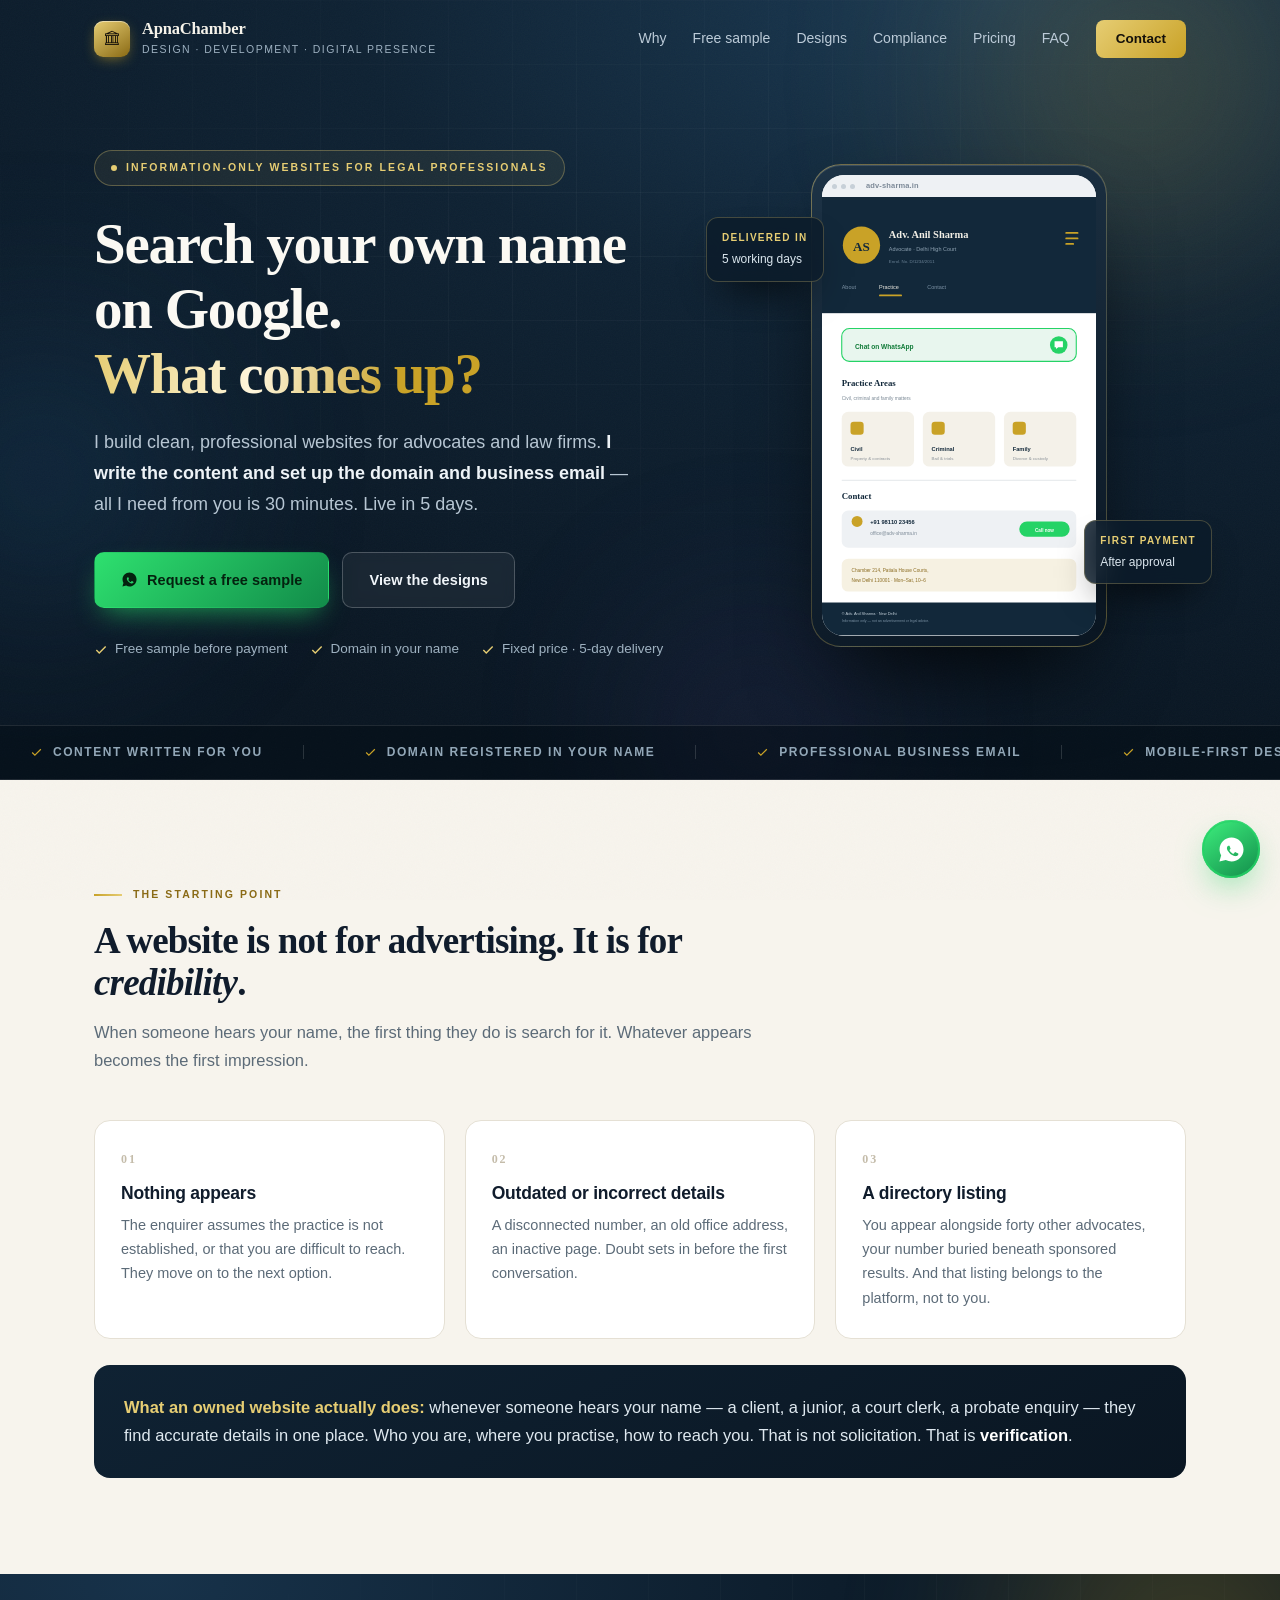
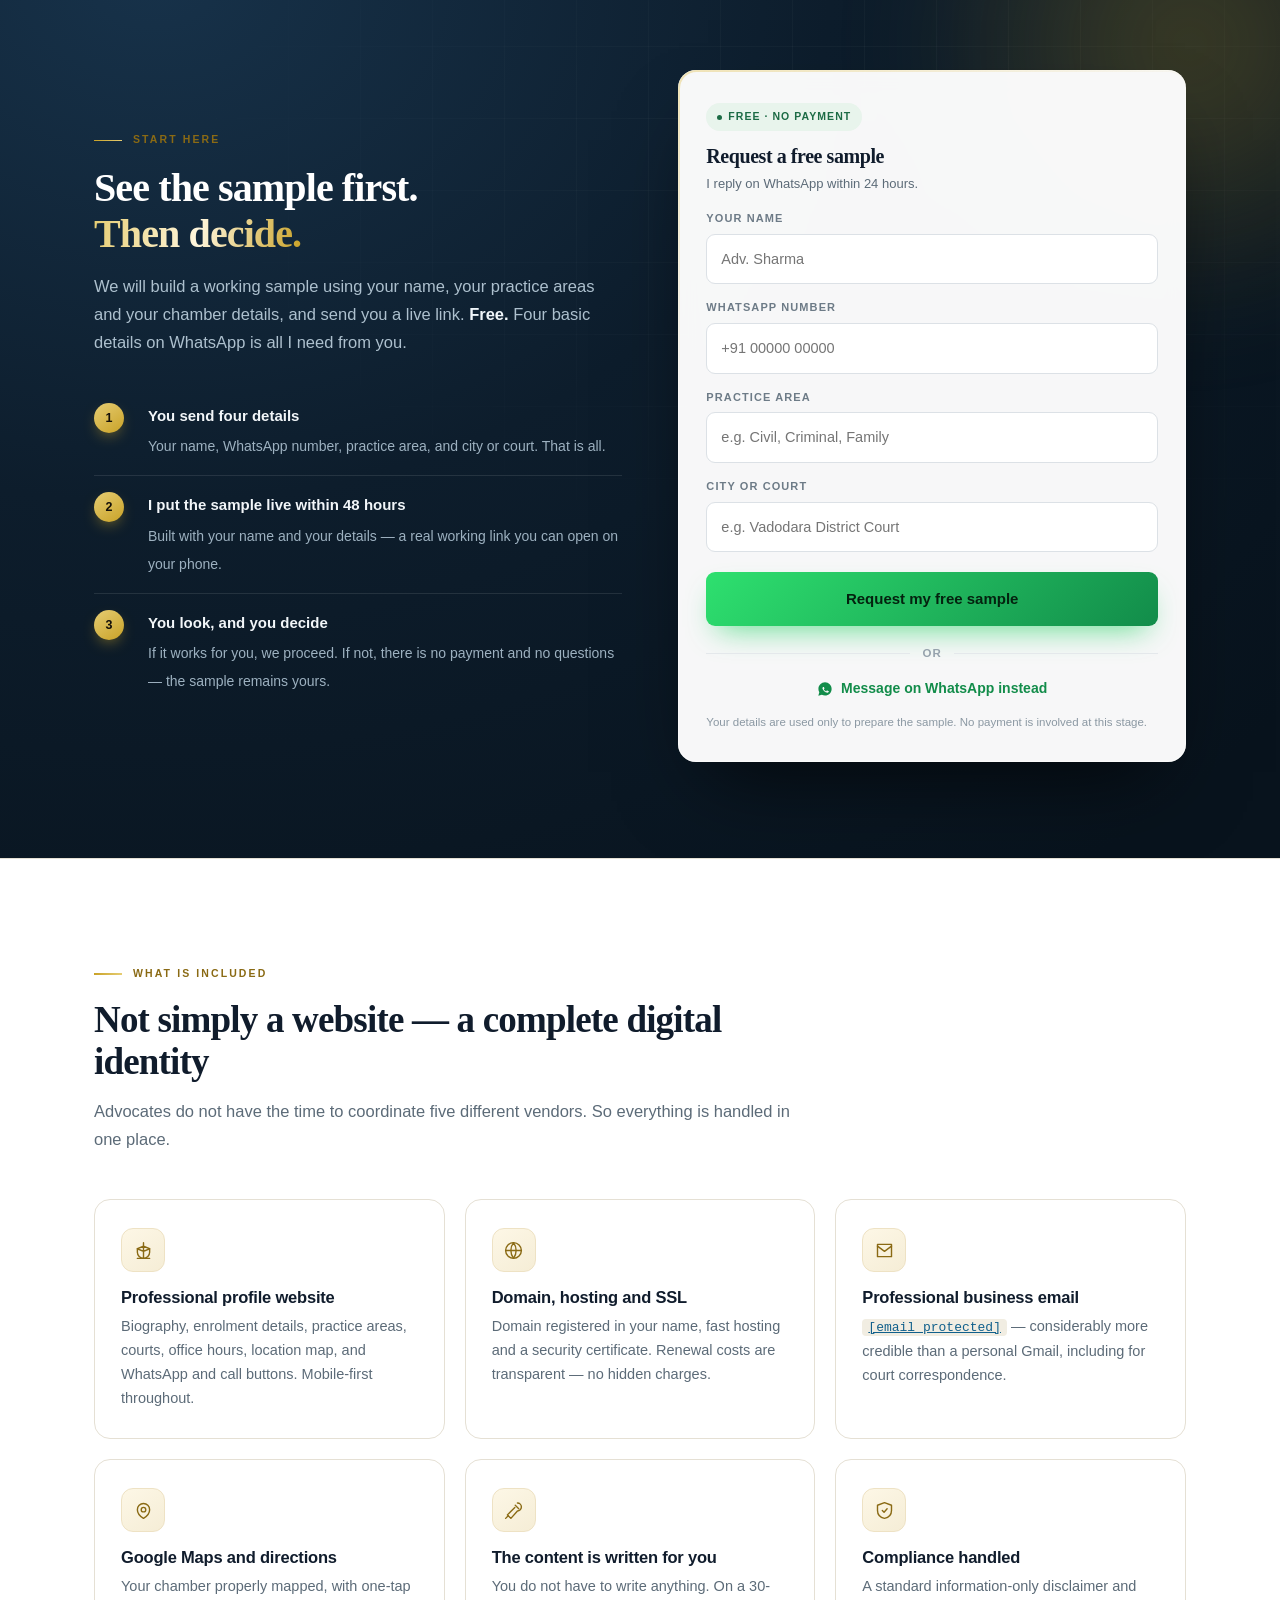
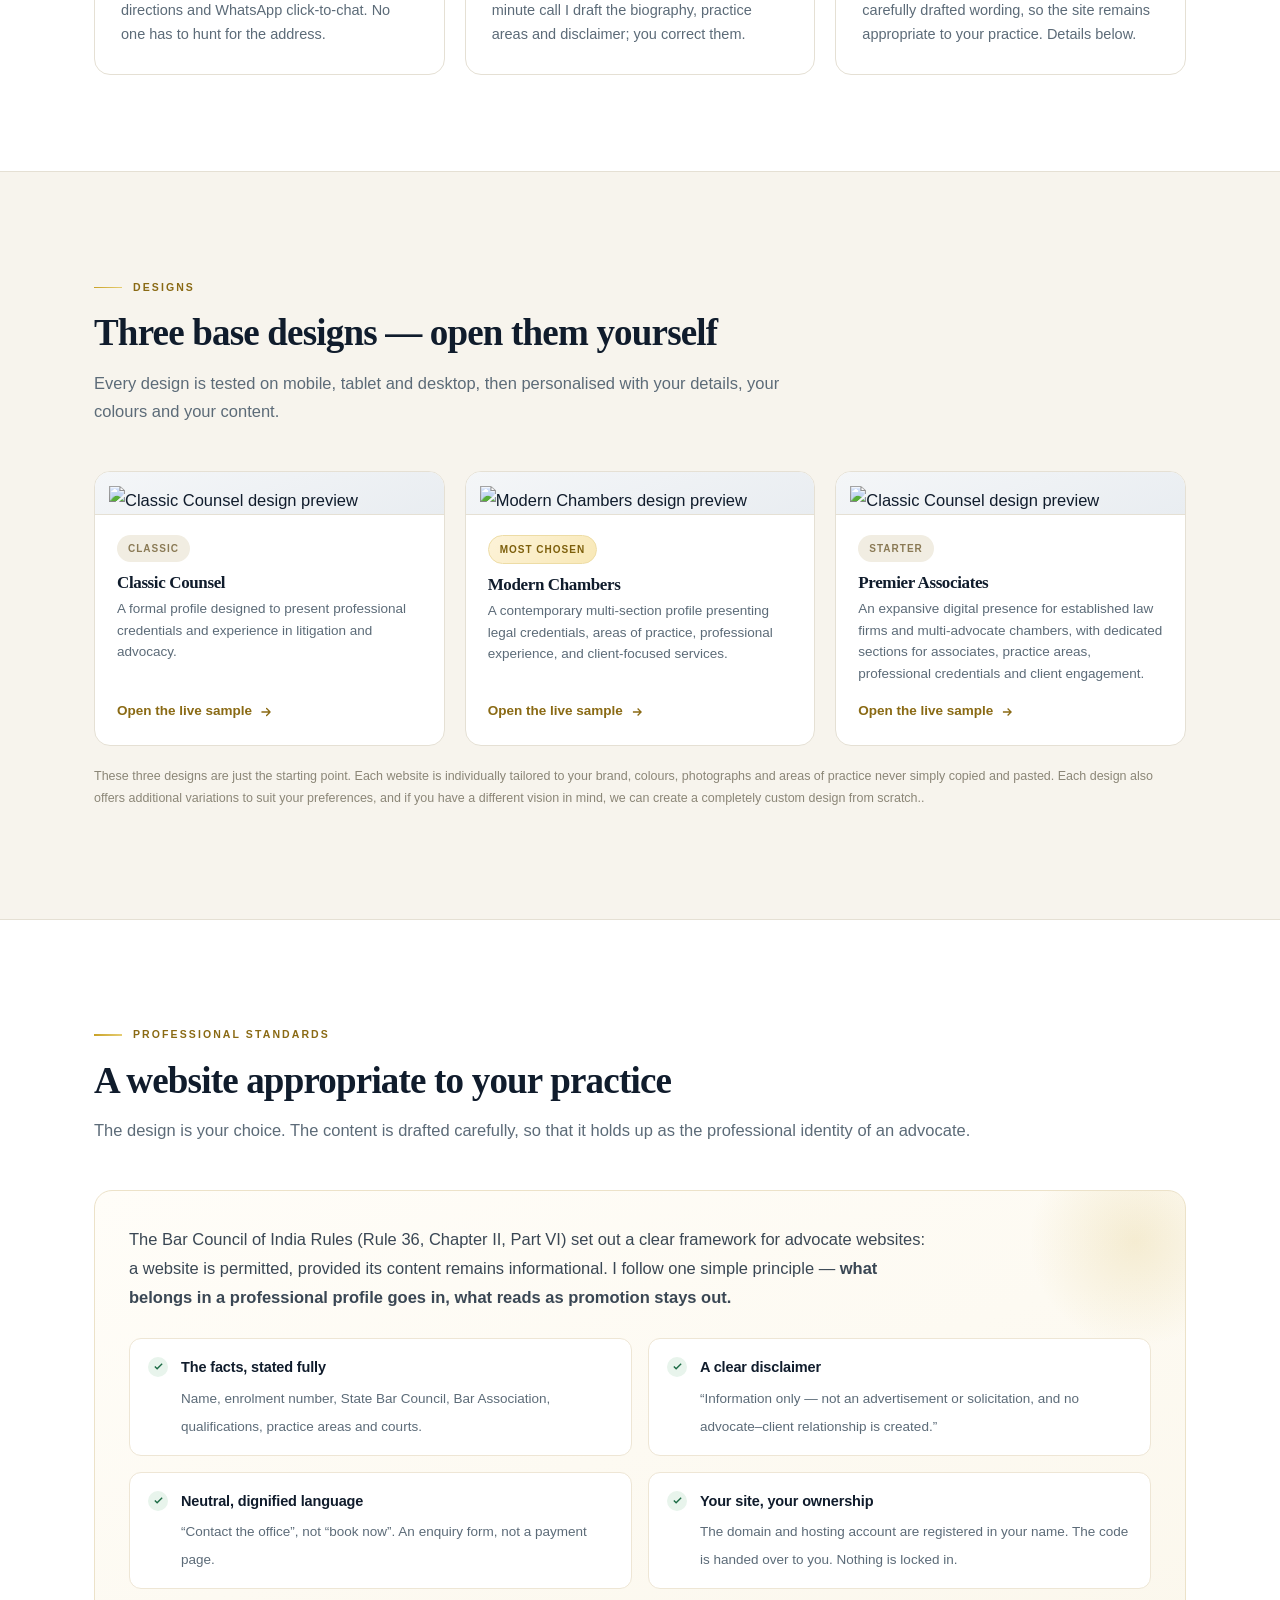
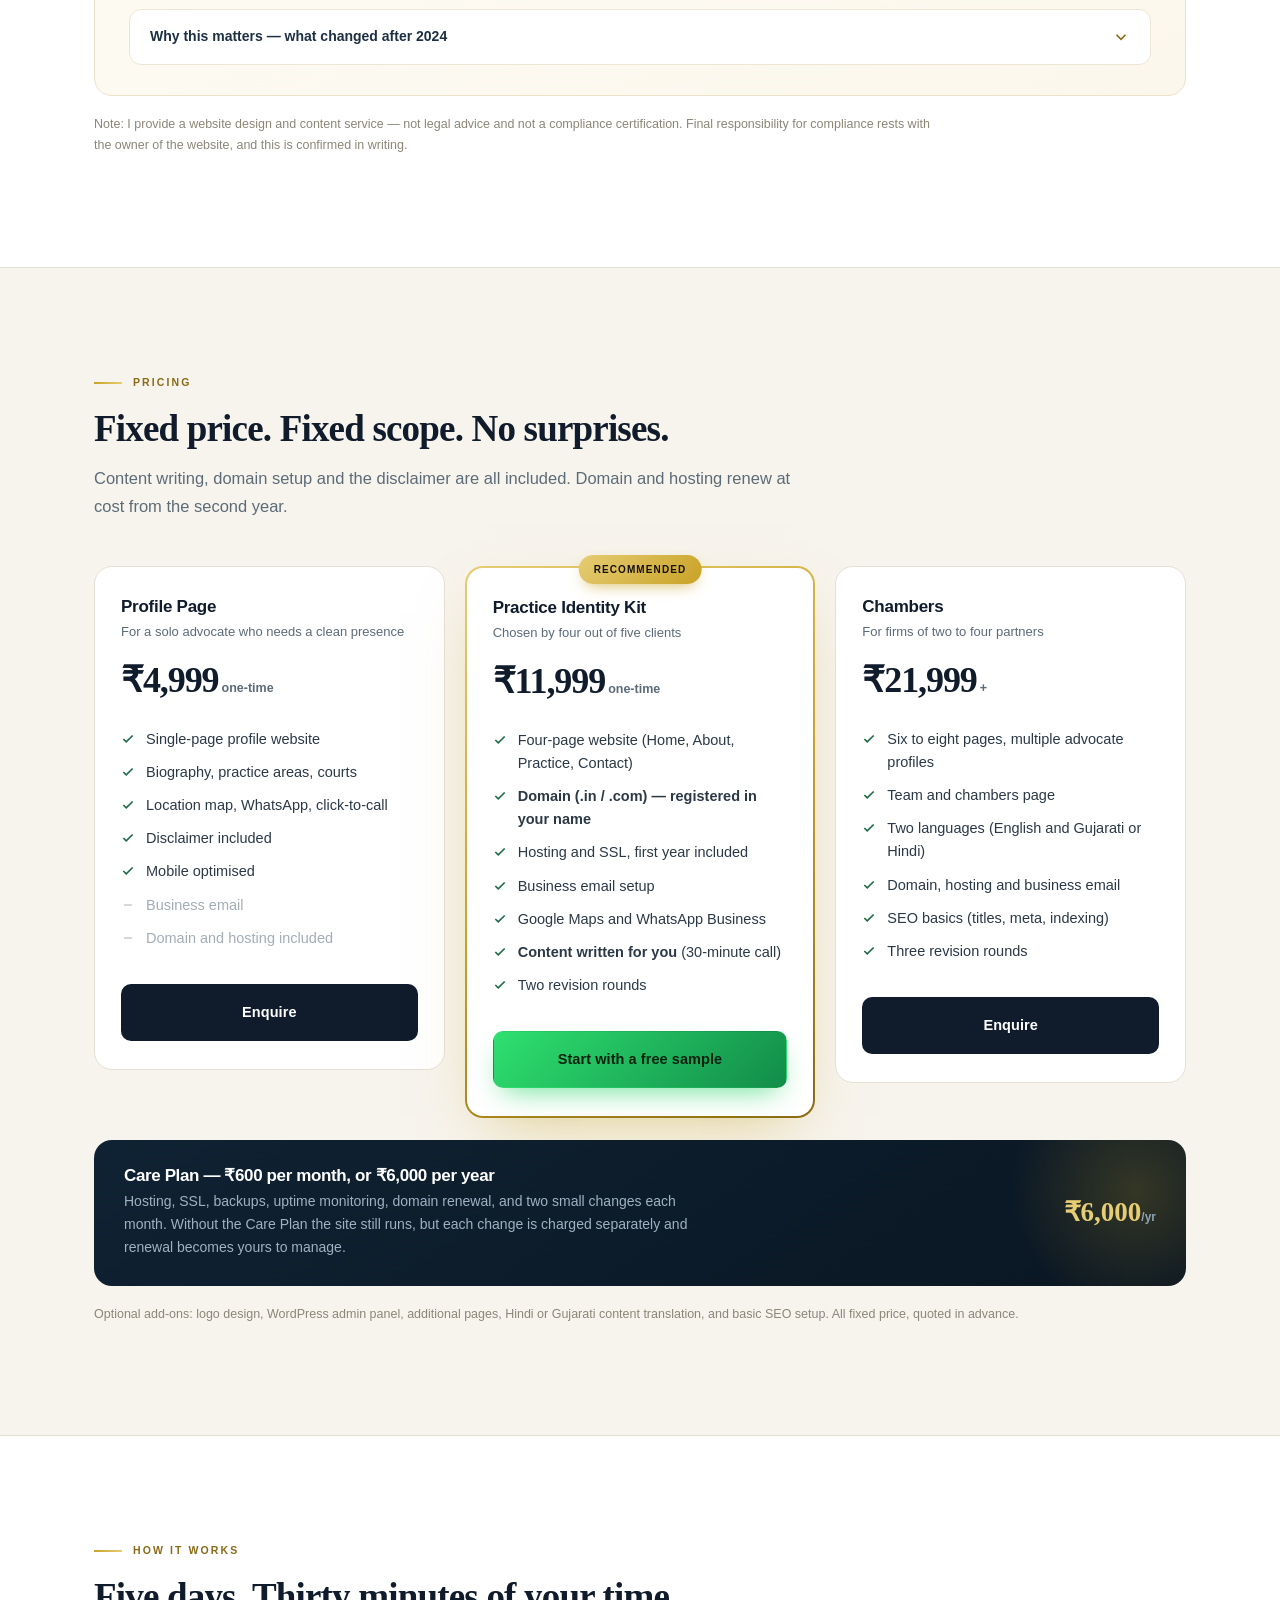
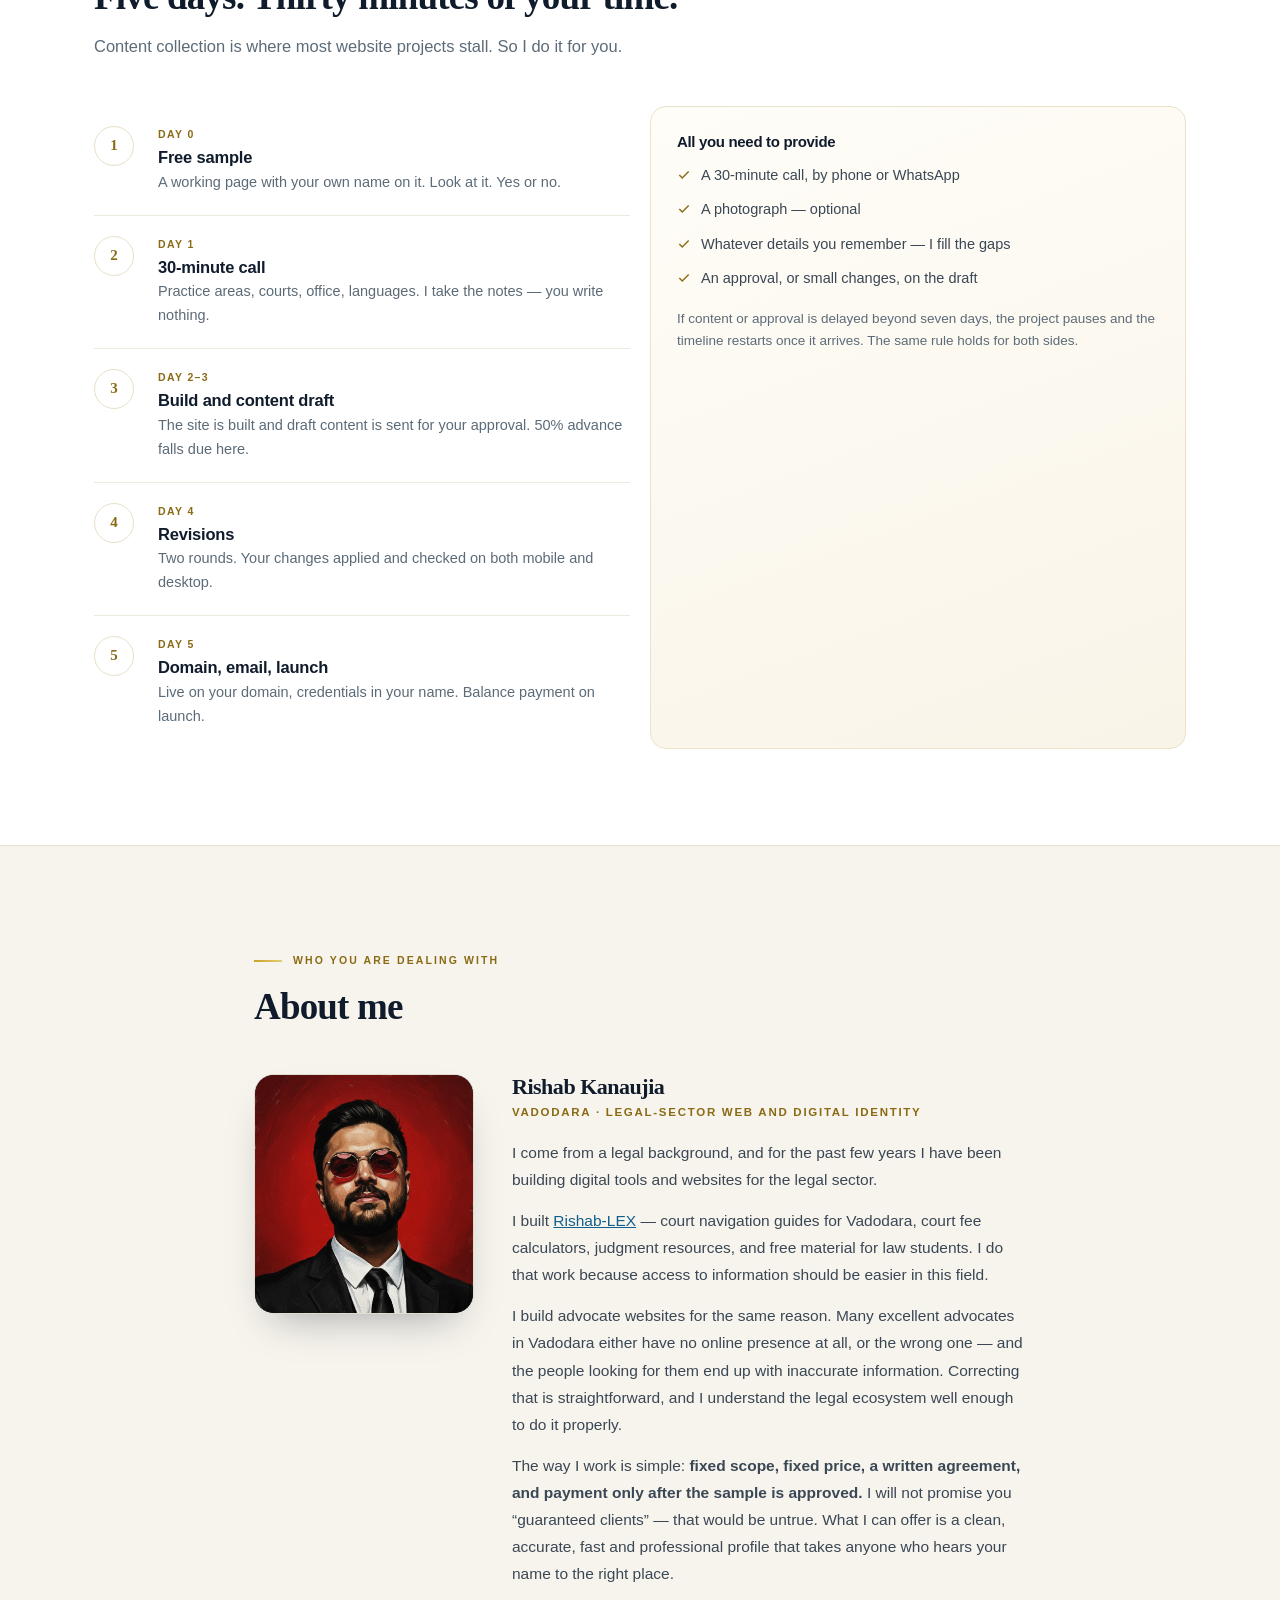
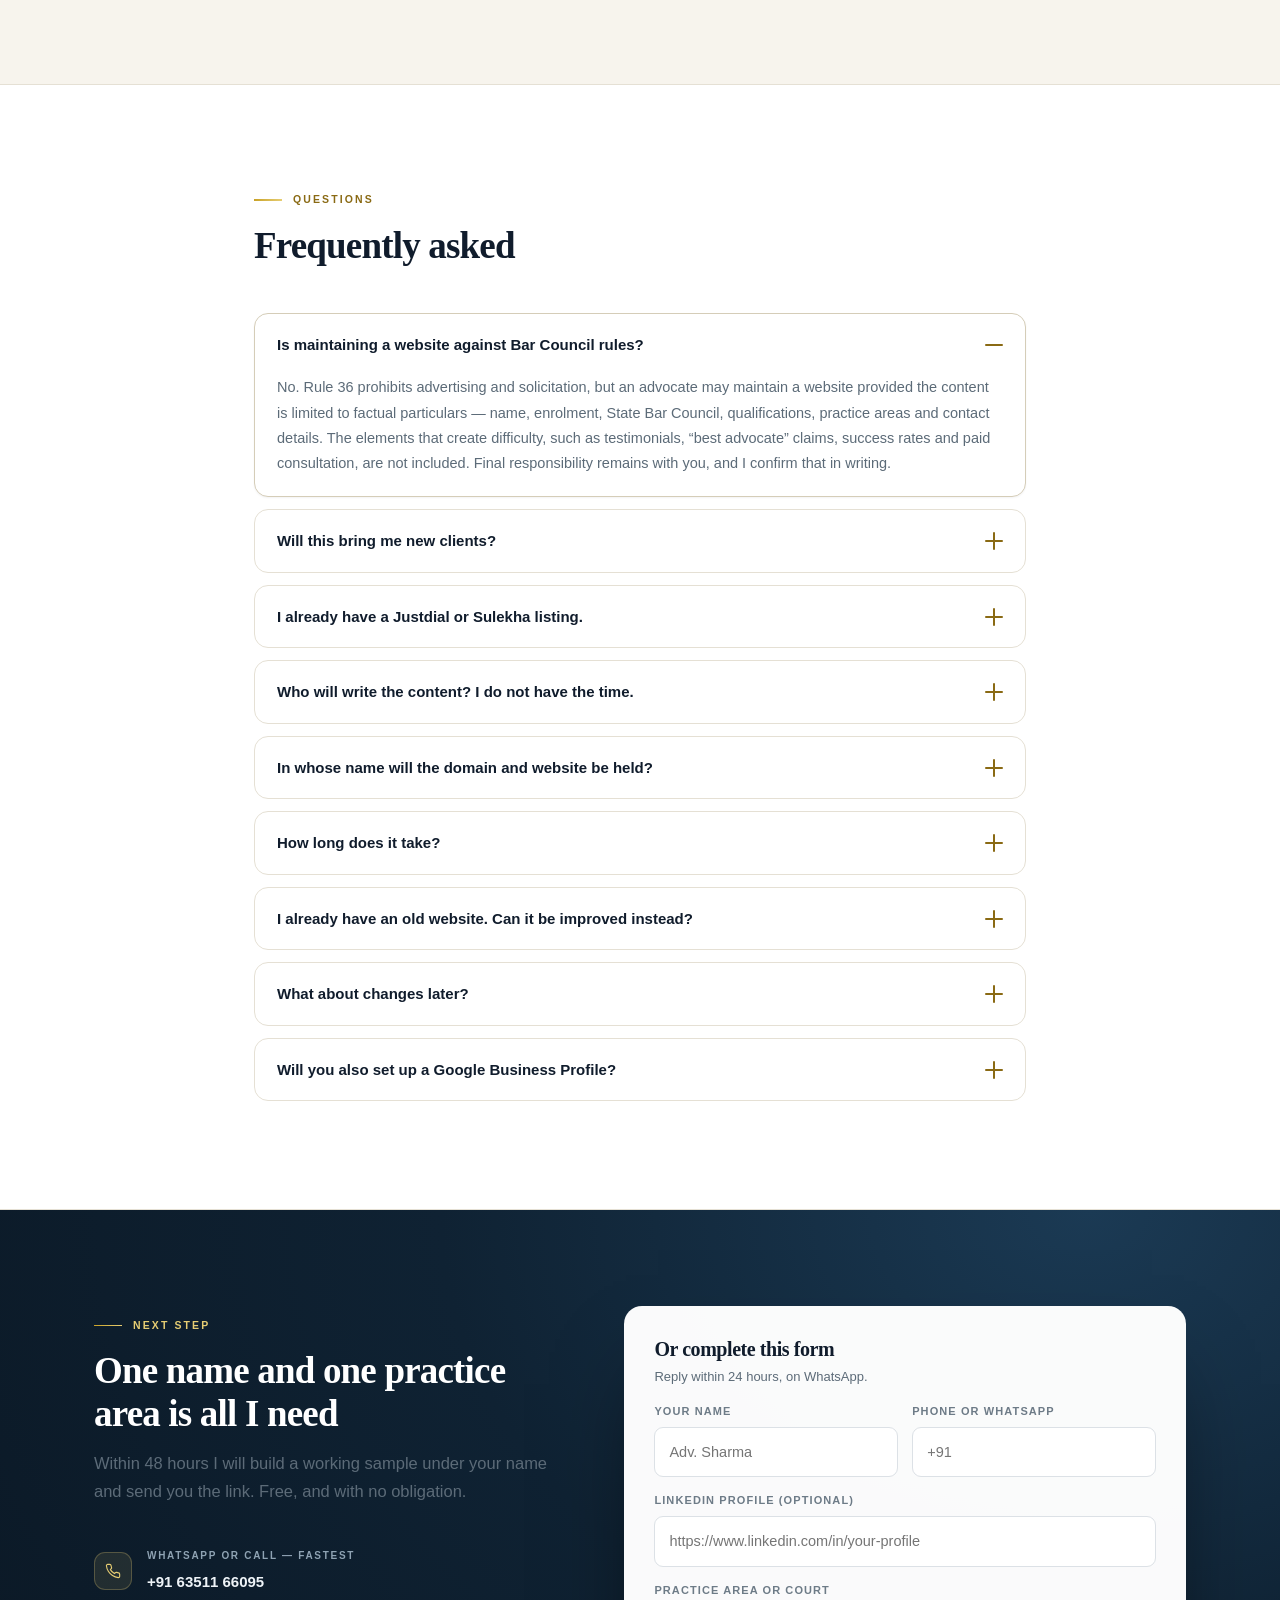
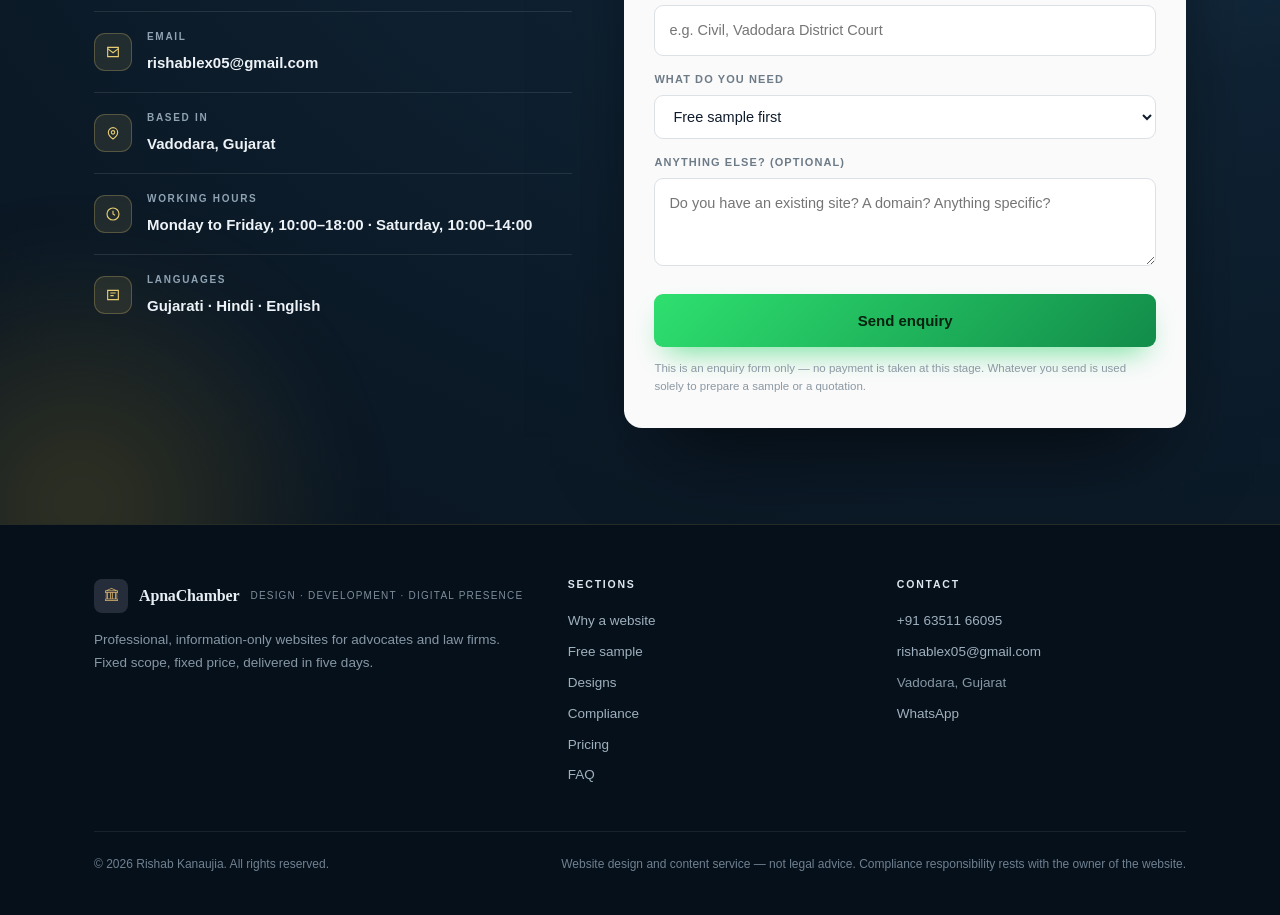
==== commit f3286685: "changes" ====
--- a/index.html
+++ b/index.html
@@ -5,20 +5,20 @@
   <meta charset="utf-8" />
   <meta name="viewport" content="width=device-width, initial-scale=1" />
 
-  <title>BriefCraft — Professional Websites for Advocates & Law Firms</title>
+  <title>ApnaChamber — Professional Websites for Advocates & Law Firms</title>
 
   <meta name="description"
-    content="BriefCraft creates clean, professional websites for advocates and law firms. Get a custom-designed website, professionally written content, domain and business email. Free sample before payment." />
+    content="ApnaChamber creates clean, professional websites for advocates and law firms. Get a custom-designed website, professionally written content, domain and business email. Free sample before payment." />
 
   <meta name="robots" content="index, follow" />
-  <meta name="author" content="BriefCraft" />
+  <meta name="author" content="ApnaChamber" />
 
   <!-- Open Graph -->
-  <meta property="og:title" content="BriefCraft — Websites for Advocates & Law Firms" />
+  <meta property="og:title" content="ApnaChamber — Websites for Advocates & Law Firms" />
   <meta property="og:description"
     content="A professional digital presence for your legal practice. Custom websites, content, domain and business email. See your free sample before you pay." />
   <meta property="og:type" content="website" />
-  <meta property="og:site_name" content="BriefCraft" />
+  <meta property="og:site_name" content="ApnaChamber" />
   <!-- <meta property="og:image" content="https://YOUR-DOMAIN/og-image.jpg" /> -->
   <meta property="og:image:width" content="1200" />
   <meta property="og:image:height" content="630" />
@@ -27,6 +27,7 @@
   <meta name="theme-color" content="#0a1622" />
 
   <!-- Canonical: replace with your actual homepage URL -->
+  <link rel="stylesheet" href="https://cdn.jsdelivr.net/npm/bootstrap-icons@1.11.3/font/bootstrap-icons.min.css">
   <link rel="canonical" href="https://YOUR-DOMAIN/" />
   <link rel="icon" type="image/svg+xml" href="https://api.iconify.design/ph/pen-nib-fill.svg?color=%23c9a84c" />
 </head>
@@ -213,6 +214,22 @@
     flex: 0 0 auto;
   }
 
+  .mk {
+    display: inline-flex;
+    align-items: center;
+    justify-content: center;
+    width: 42px;
+    height: 42px;
+    border-radius: 11px;
+    background: #252d3a;
+    color: #d2ad6c;
+    font-size: 23px;
+  }
+
+  .mk i {
+    display: block;
+  }
+
   .brand .mk {
     width: 36px;
     height: 36px;
@@ -347,22 +364,38 @@
   }
 
   @media (max-width: 920px) {
+
+    nav.site .wrap,
+    nav.site.solid .wrap {
+      height: 66px;
+      gap: 12px;
+    }
+
     .navlinks {
       position: fixed;
       top: 66px;
       left: 0;
       right: 0;
+      width: 100%;
+      max-height: calc(100vh - 66px);
+      overflow-y: auto;
+
+      display: flex;
       flex-direction: column;
       align-items: stretch;
       gap: 0;
-      padding: 10px 24px 26px;
+
+      padding: 12px 24px 24px;
       background: rgba(10, 22, 34, 0.98);
       backdrop-filter: blur(18px);
       -webkit-backdrop-filter: blur(18px);
       border-bottom: 1px solid rgba(230, 205, 115, 0.2);
+
       opacity: 0;
       visibility: hidden;
+      pointer-events: none;
       transform: translateY(-10px);
+
       transition:
         opacity 0.28s var(--ease),
         transform 0.28s var(--ease),
@@ -372,10 +405,12 @@
     .navlinks.open {
       opacity: 1;
       visibility: visible;
+      pointer-events: auto;
       transform: translateY(0);
     }
 
     .navlinks a:not(.navcta) {
+      display: block;
       padding: 14px 0;
       border-bottom: 1px solid rgba(255, 255, 255, 0.08);
       font-size: 15px;
@@ -387,18 +422,52 @@
     }
 
     .navcta {
-      margin-top: 18px;
+      display: block;
+      margin-top: 16px;
       text-align: center;
       padding: 13px 20px;
     }
 
     .burger {
       display: block;
-    }
+      flex: 0 0 auto;
+    }
+  }
+
+  @media (max-width: 480px) {
 
     nav.site .wrap,
     nav.site.solid .wrap {
-      height: 66px;
+      height: 62px;
+    }
+
+    .navlinks {
+      top: 62px;
+      max-height: calc(100vh - 62px);
+      padding: 10px 20px 22px;
+    }
+
+    .brand {
+      gap: 9px;
+    }
+
+    .brand .mk {
+      width: 32px;
+      height: 32px;
+      font-size: 13px;
+    }
+
+    .brand b {
+      font-size: 15px;
+    }
+
+    .brand small {
+      font-size: 9px;
+      letter-spacing: 0.1em;
+    }
+
+    .burger {
+      padding: 8px;
     }
   }
 
@@ -1383,6 +1452,7 @@
     transform: none;
   }
 
+
   .formnote {
     font-size: 11.5px;
     color: #8b98a3;
@@ -2745,9 +2815,11 @@
   <nav class="site" id="nav">
     <div class="wrap">
       <a class="brand" href="#top">
-        <span class="mk">RK</span>
+        <span class="mk" aria-hidden="true">
+          <i class="bi bi-bank"></i>
+        </span>
         <span>
-          <b>BriefCraft</b>
+          <b>ApnaChamber</b>
           <small>DESIGN · DEVELOPMENT · DIGITAL PRESENCE</small>
         </span>
       </a>
@@ -3306,7 +3378,7 @@
                 An expansive digital presence for established law firms and multi-advocate chambers, with dedicated
                 sections for associates, practice areas, professional credentials and client engagement.
               </p>
-              <a href="/template/tier3/type3.html" target="_blank">Open the live sample
+              <a href="/template/tier2/tier2web/index.html" target="_blank">Open the live sample
                 <svg viewBox="0 0 24 24" aria-hidden="true">
                   <path d="M5 12h14M13 6l6 6-6 6" />
                 </svg>
@@ -4055,10 +4127,11 @@
       <div class="cols">
         <div>
           <div class="fbrand">
-            <span class="mk">RK</span>
-            <span>
-              <b>BriefCraft</b>
-              <small>DESIGN · DEVELOPMENT · DIGITAL PRESENCE</small>
+            <span class="mk" aria-hidden="true">
+              <i class="bi bi-bank"></i>
+            </span>
+            <b>ApnaChamber</b>
+            <small>DESIGN · DEVELOPMENT · DIGITAL PRESENCE</small>
             </span>
           </div>
           <p style="margin: 0; line-height: 1.75">
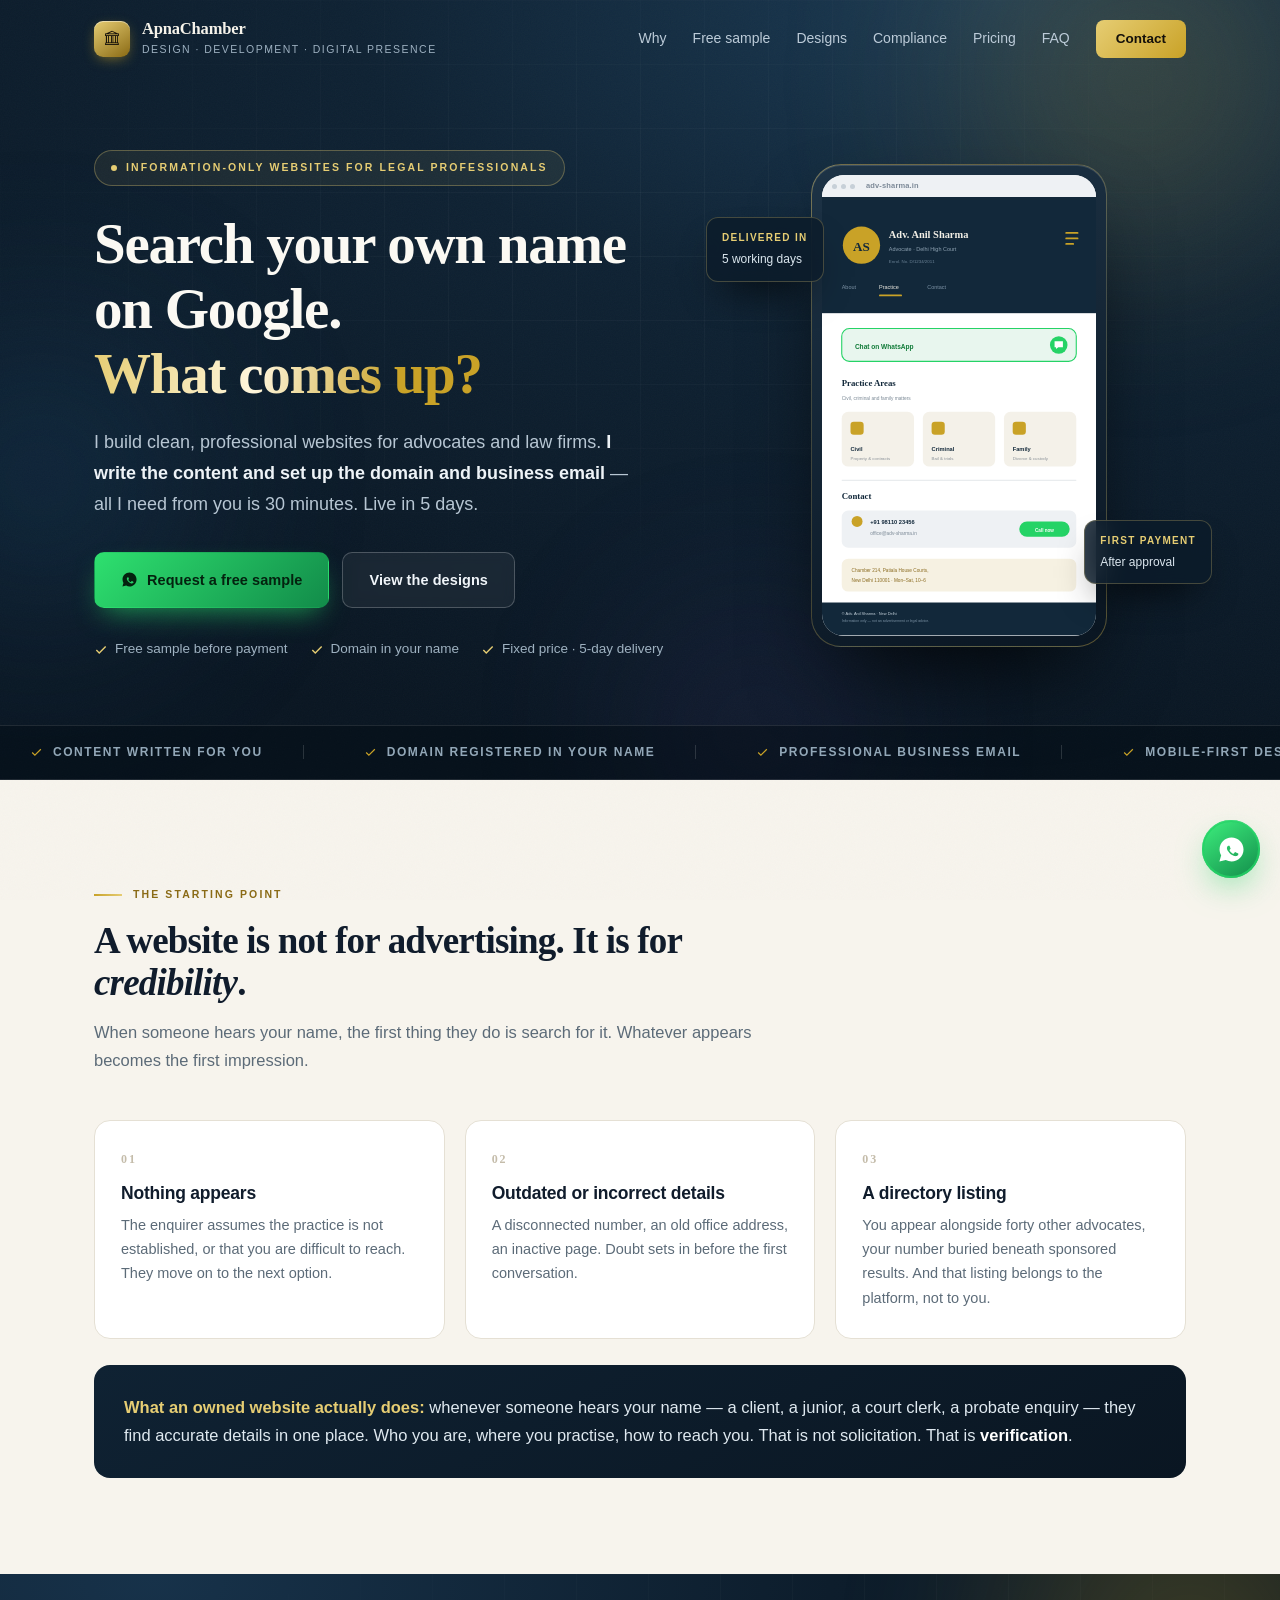
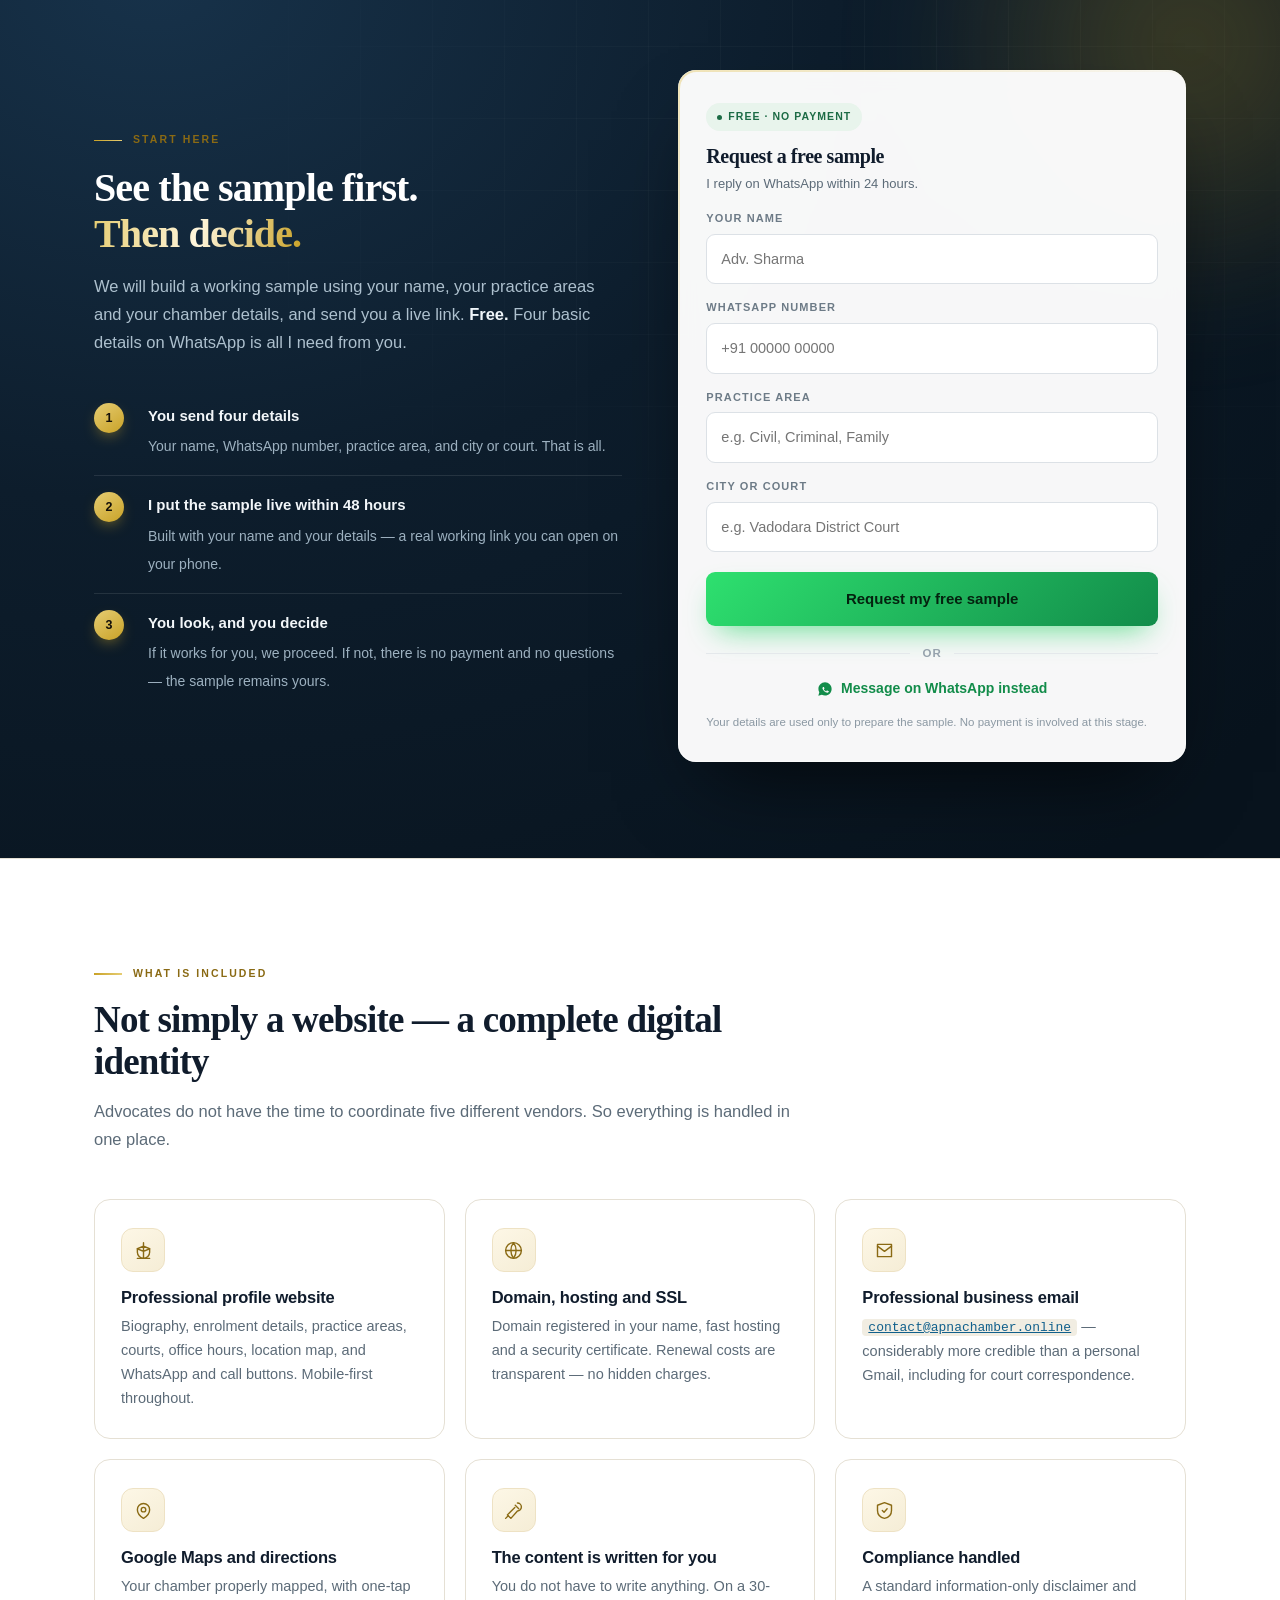
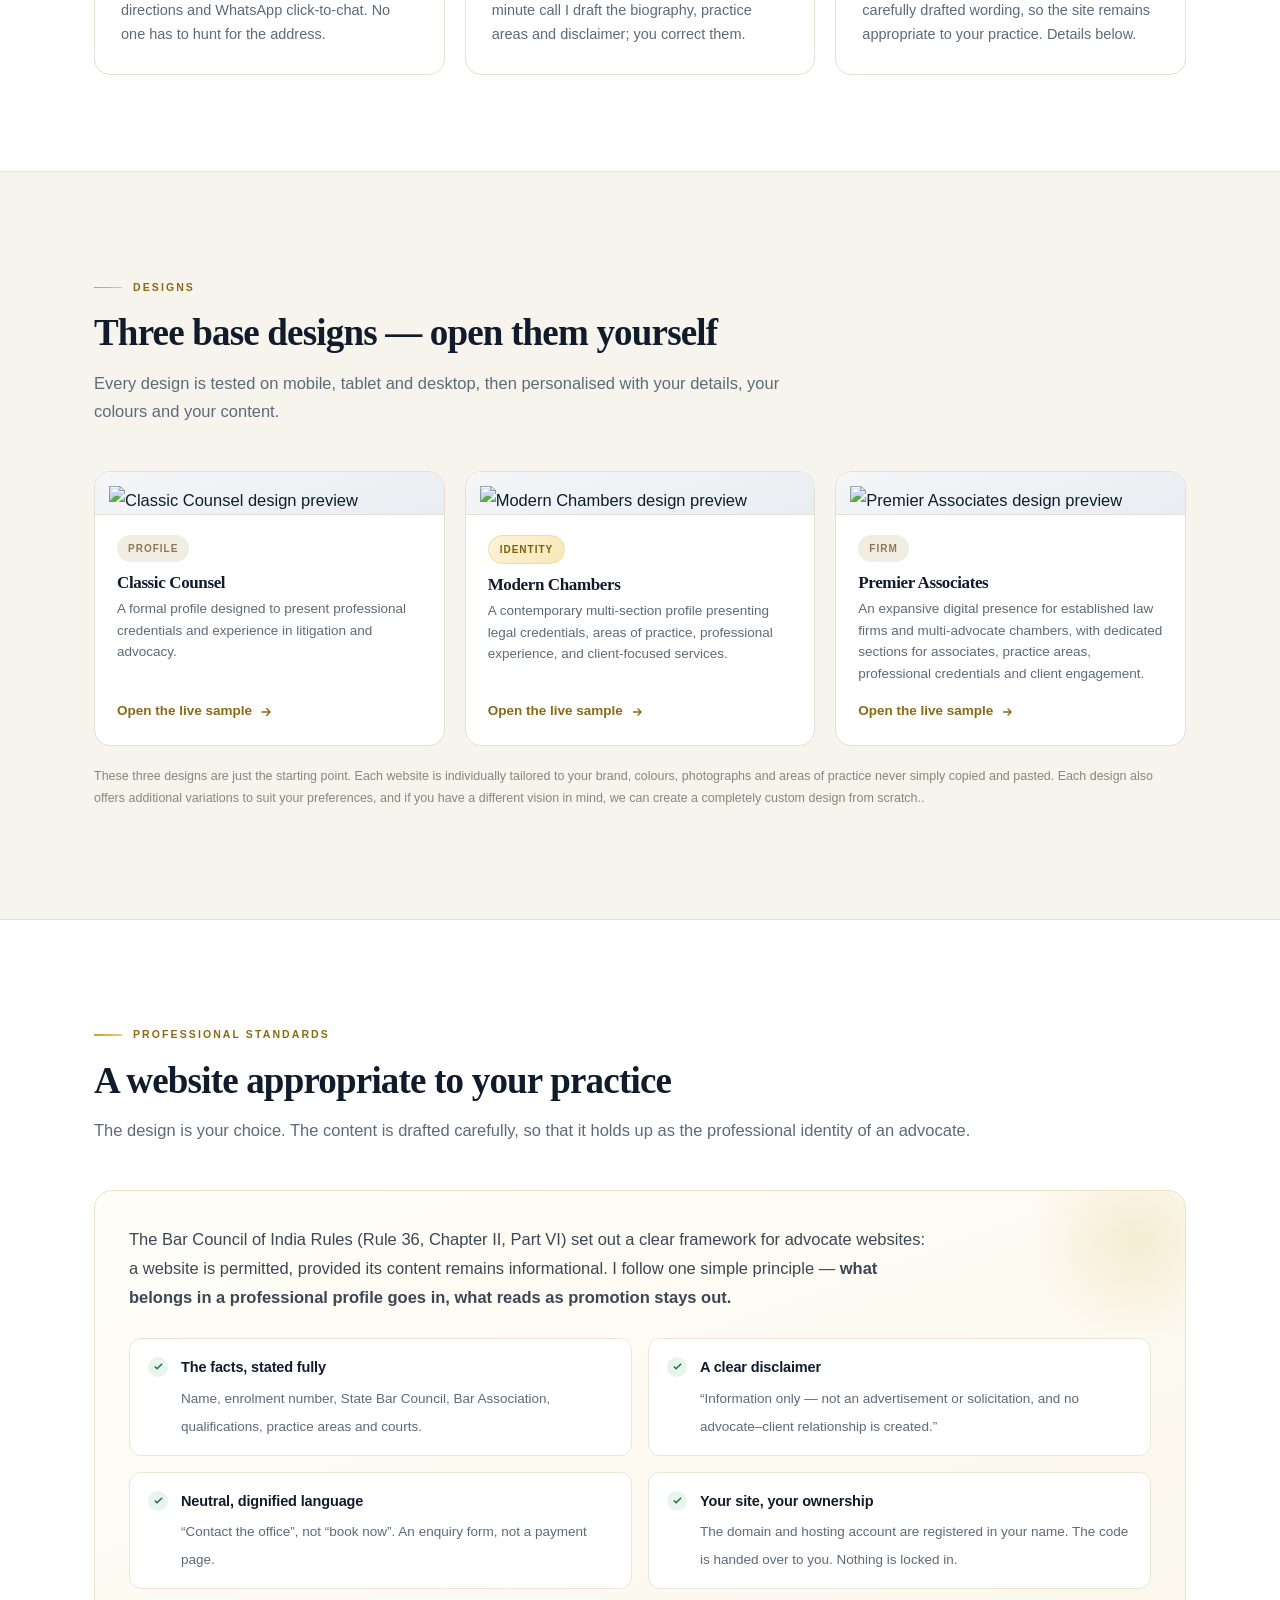
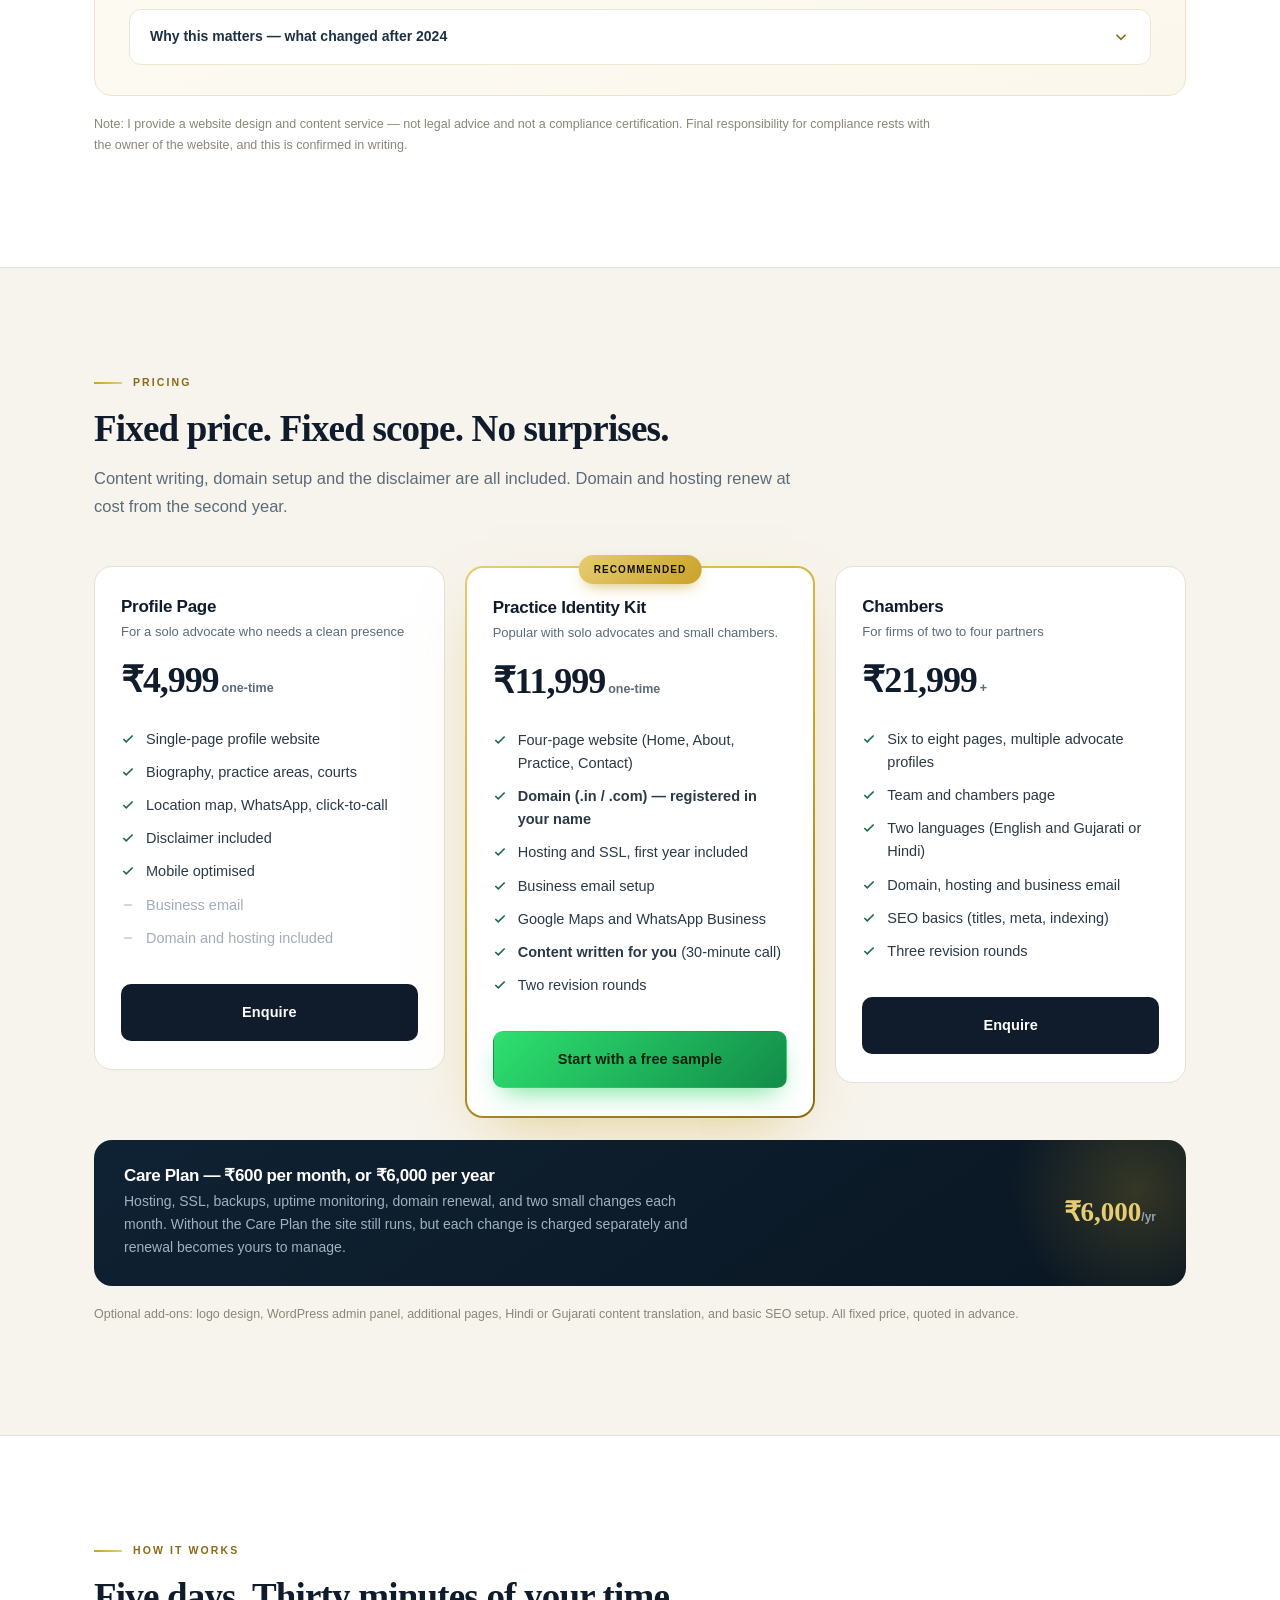
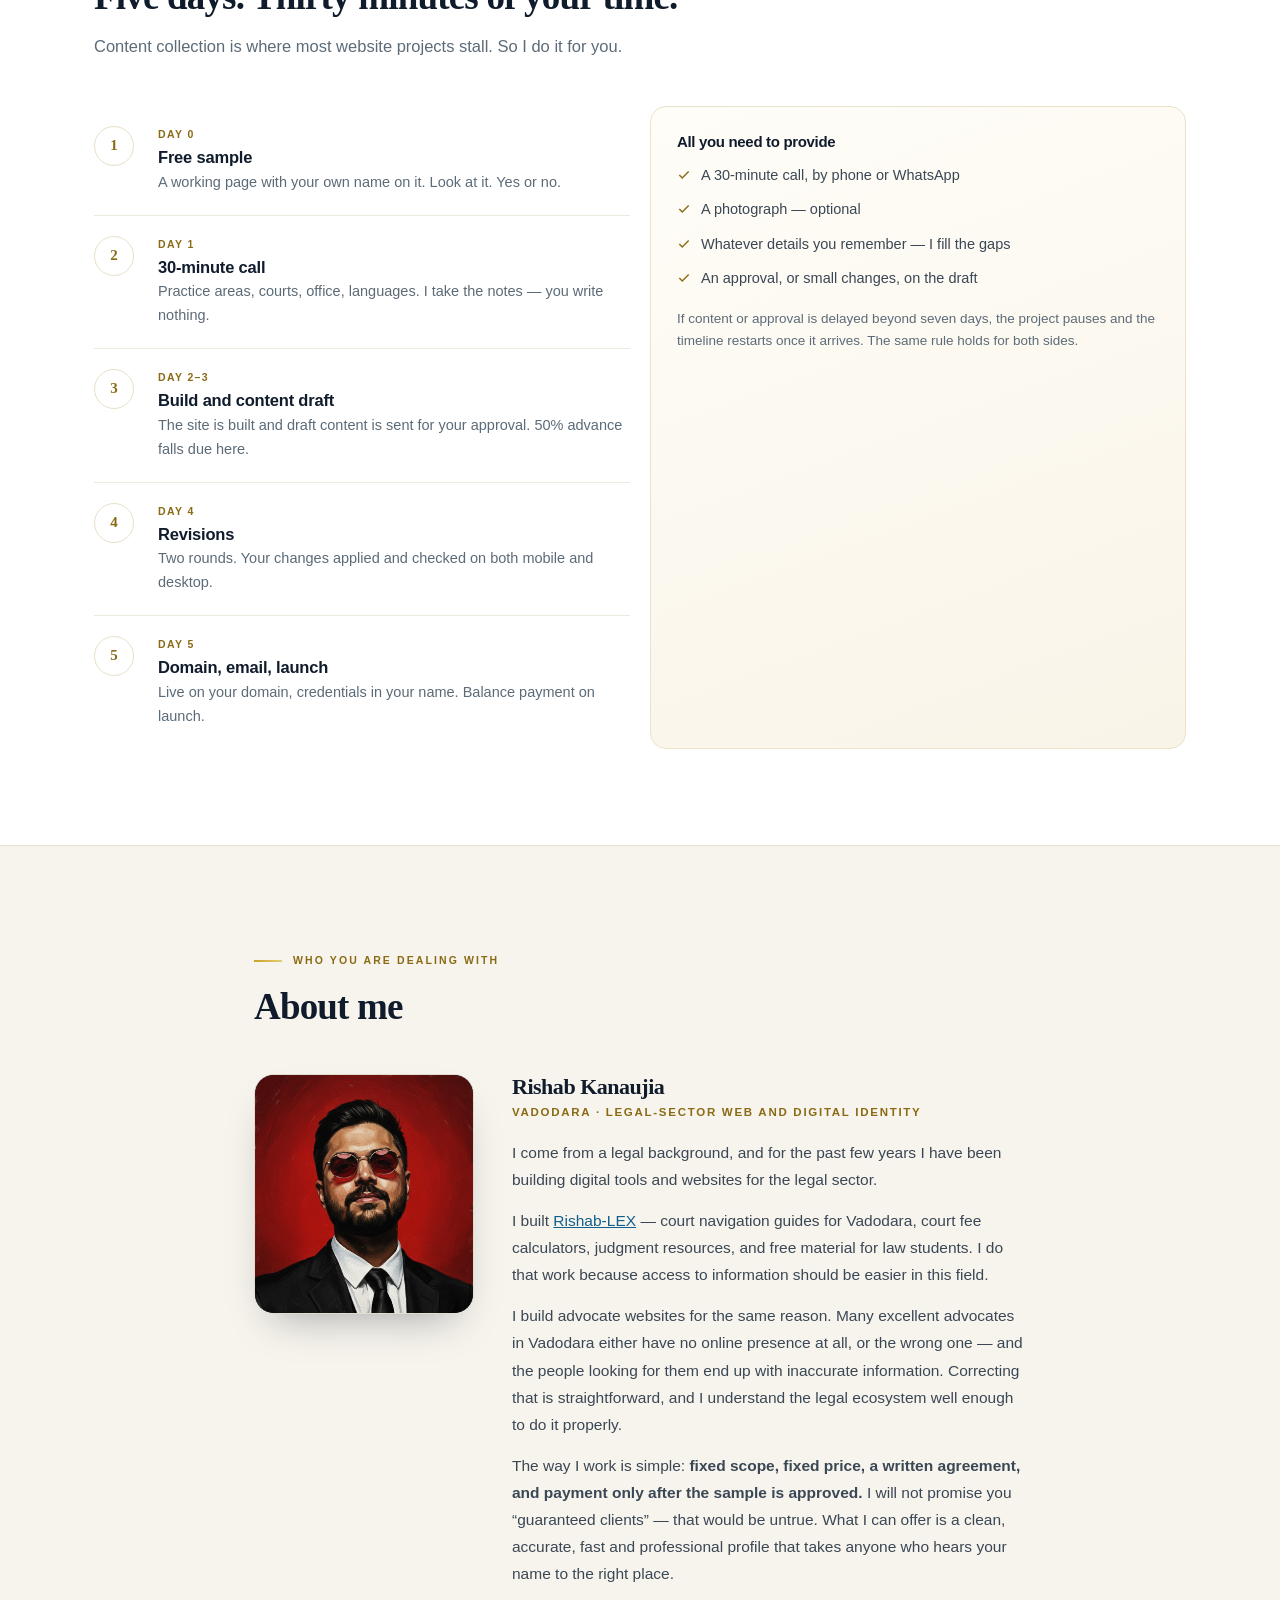
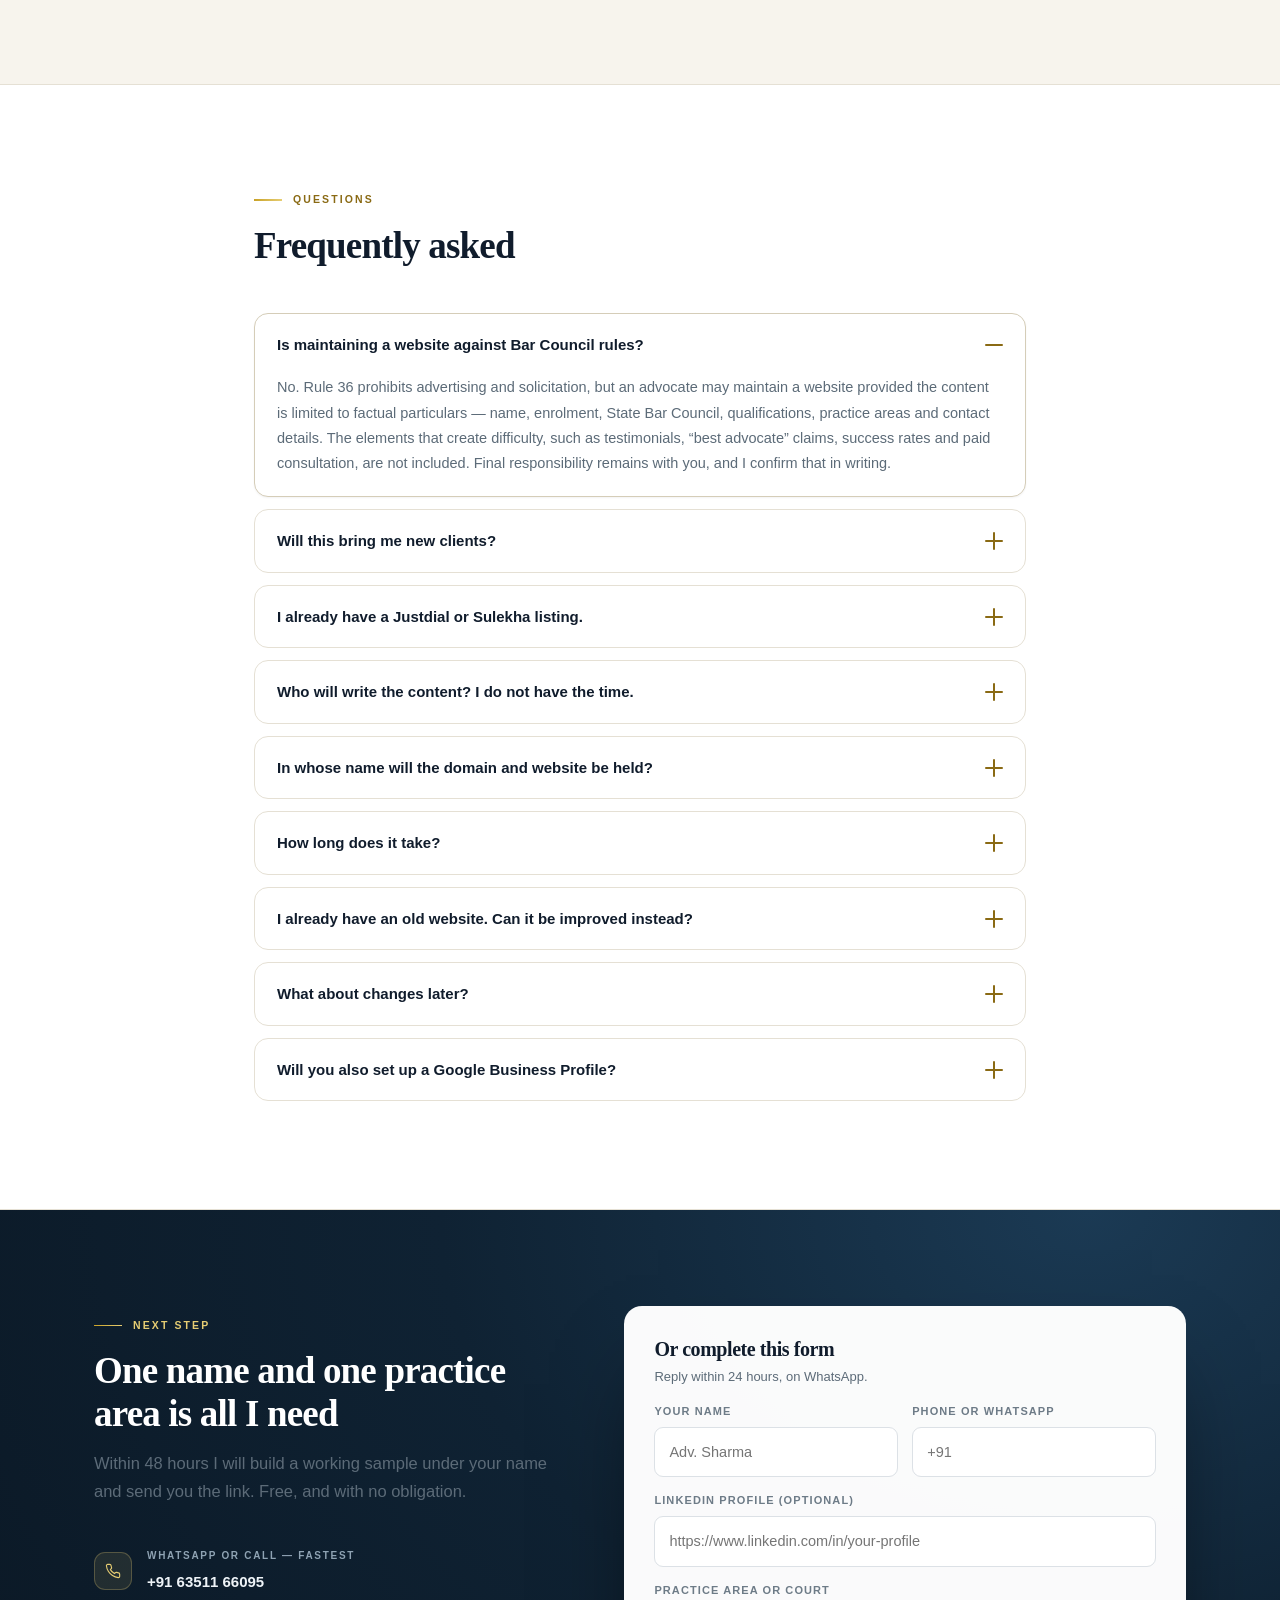
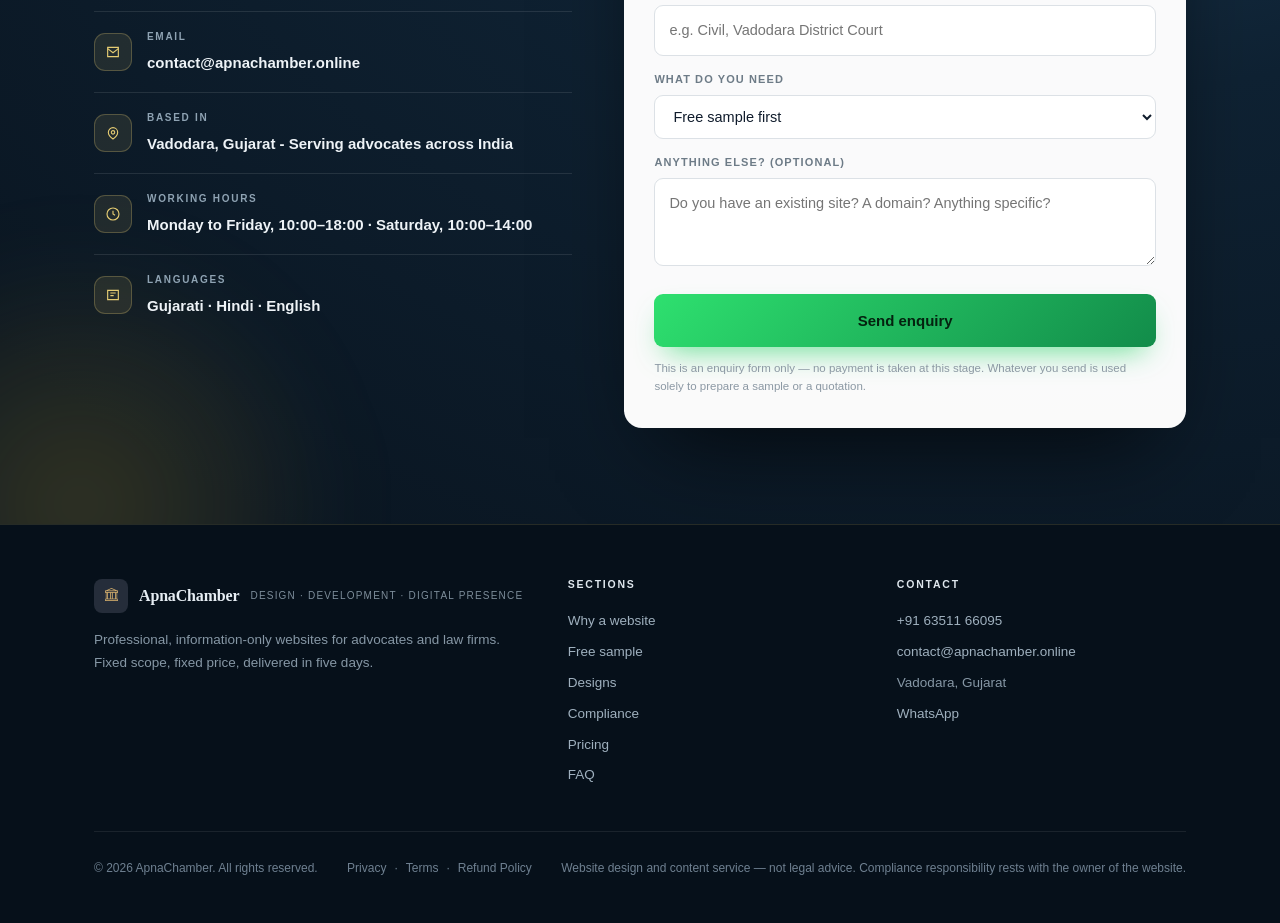
==== commit 8f509ccd: "new changes" ====
--- a/index.html
+++ b/index.html
@@ -19,2793 +19,231 @@
     content="A professional digital presence for your legal practice. Custom websites, content, domain and business email. See your free sample before you pay." />
   <meta property="og:type" content="website" />
   <meta property="og:site_name" content="ApnaChamber" />
-  <!-- <meta property="og:image" content="https://YOUR-DOMAIN/og-image.jpg" /> -->
+
+  <meta property="og:image" content="https://www.apnachamber.online/og-image.jpg" />
   <meta property="og:image:width" content="1200" />
   <meta property="og:image:height" content="630" />
+  <meta property="og:image:alt" content="ApnaChamber — professional websites for advocates and law firms" />
+  <meta name="twitter:card" content="summary_large_image" />
+  <meta name="twitter:title" content="ApnaChamber — Websites for Advocates & Law Firms" />
+  <meta name="twitter:description" content="Free sample website before payment. Content, domain and email included." />
+  <meta name="twitter:image" content="https://www.apnachamber.online/og-image.jpg" />
+  <meta name="robots" content="noindex, follow" />
 
   <!-- Theme -->
   <meta name="theme-color" content="#0a1622" />
 
   <!-- Canonical: replace with your actual homepage URL -->
   <link rel="stylesheet" href="https://cdn.jsdelivr.net/npm/bootstrap-icons@1.11.3/font/bootstrap-icons.min.css">
-  <link rel="canonical" href="https://YOUR-DOMAIN/" />
   <link rel="icon" type="image/svg+xml" href="https://api.iconify.design/ph/pen-nib-fill.svg?color=%23c9a84c" />
+  <link rel="canonical" href="https://www.apnachamber.online/" />
+  <meta property="og:url" content="https://www.apnachamber.online/" />
+  <!-- ═══════════════════════════════════════════════════════════════
+     JSON-LD STRUCTURED DATA — paste into <head>, after the meta tags.
+     Edit the marked values (city, LinkedIn URL, prices) before deploy.
+     Validate at: https://validator.schema.org/
+     ═══════════════════════════════════════════════════════════════ -->
+  <script type="application/ld+json">
+{
+  "@context": "https://schema.org",
+  "@graph": [
+    {
+      "@type": "ProfessionalService",
+      "@id": "https://www.apnachamber.online/#business",
+      "name": "ApnaChamber",
+      "description": "Website design, development and content service for advocates and law firms in India. Information-only websites built within Bar Council of India Rule 36.",
+      "url": "https://www.apnachamber.online/",
+      "image": "https://www.apnachamber.online/og-image.jpg",
+      "logo": "https://www.apnachamber.online/apple-touch-icon.png",
+      "telephone": "+91-6351166095",
+      "email": "contact@apnachamber.online",
+      "priceRange": "₹4,999 – ₹21,999+",
+      "currenciesAccepted": "INR",
+      "paymentAccepted": "Bank transfer, UPI",
+      "founder": { "@id": "https://www.apnachamber.online/#person" },
+      "address": {
+        "@type": "PostalAddress",
+        "addressLocality": "Vadodara",
+        "addressRegion": "Gujarat",
+        "addressCountry": "IN"
+      },
+      "areaServed": [
+        { "@type": "Country", "name": "India" },
+        { "@type": "City", "name": "Vadodara" },
+        { "@type": "City", "name": "Ahmedabad" },
+        { "@type": "City", "name": "Surat" },
+        { "@type": "City", "name": "Kanpur" }
+      ],
+      "openingHoursSpecification": [
+        {
+          "@type": "OpeningHoursSpecification",
+          "dayOfWeek": ["Monday", "Tuesday", "Wednesday", "Thursday", "Friday"],
+          "opens": "10:00",
+          "closes": "18:00"
+        },
+        {
+          "@type": "OpeningHoursSpecification",
+          "dayOfWeek": "Saturday",
+          "opens": "10:00",
+          "closes": "14:00"
+        }
+      ],
+      "knowsLanguage": ["en", "hi", "gu"],
+      "sameAs": [
+        "https://rishab-lex.vercel.app/",
+        "https://www.linkedin.com/in/rishab910"
+      ],
+      "hasOfferCatalog": {
+        "@type": "OfferCatalog",
+        "name": "Website packages for advocates",
+        "itemListElement": [
+          {
+            "@type": "Offer",
+            "itemOffered": {
+              "@type": "Service",
+              "name": "Profile Page — single-page advocate website",
+              "description": "Single-page advocate profile with biography, practice areas, courts, location map, WhatsApp and click-to-call."
+            },
+            "price": "4999",
+            "priceCurrency": "INR"
+          },
+          {
+            "@type": "Offer",
+            "itemOffered": {
+              "@type": "Service",
+              "name": "Practice Identity Kit — four-page advocate website",
+              "description": "Four-page website (Home, About, Practice, Contact) with written content, domain, hosting, SSL and business email."
+            },
+            "price": "11999",
+            "priceCurrency": "INR"
+          },
+          {
+            "@type": "Offer",
+            "itemOffered": {
+              "@type": "Service",
+              "name": "Chambers — website for law firms of two to four partners",
+              "description": "Six to eight pages, multiple advocate profiles, team page and bilingual content for law firms and chambers."
+            },
+            "price": "21999",
+            "priceCurrency": "INR"
+          }
+        ]
+      }
+    },
+    {
+      "@type": "Person",
+      "@id": "https://www.apnachamber.online/#person",
+      "name": "Rishab Kanaujia",
+      "jobTitle": "Website designer and content writer for the legal sector",
+      "url": "https://www.apnachamber.online/#about",
+      "image": "https://www.apnachamber.online/img/rishab.jpeg",
+      "email": "contact@apnachamber.online",
+      "telephone": "+91-6351166095",
+      "knowsAbout": ["legal website design", "advocate profile websites", "Bar Council of India Rule 36 compliance"],
+      "worksFor": { "@id": "https://www.apnachamber.online/#business" }
+    },
+    {
+      "@type": "WebSite",
+      "@id": "https://www.apnachamber.online/#website",
+      "url": "https://www.apnachamber.online/",
+      "name": "ApnaChamber",
+      "inLanguage": "en-IN",
+      "publisher": { "@id": "https://www.apnachamber.online/#business" }
+    },
+    {
+      "@type": "FAQPage",
+      "@id": "https://www.apnachamber.online/#faq",
+      "mainEntity": [
+        {
+          "@type": "Question",
+          "name": "Is maintaining a website against Bar Council of India rules?",
+          "acceptedAnswer": {
+            "@type": "Answer",
+            "text": "No. Rule 36 of Chapter II, Part VI of the Bar Council of India Rules prohibits advertising and solicitation, but an advocate may maintain a website provided the content is limited to factual particulars such as name, enrolment number, State Bar Council, qualifications, practice areas and contact details. Testimonials, comparative claims, success rates and paid consultation are not included."
+          }
+        },
+        {
+          "@type": "Question",
+          "name": "Will a website bring me new clients?",
+          "acceptedAnswer": {
+            "@type": "Answer",
+            "text": "No guarantee is given. A website ensures that when someone hears your name or looks for your chamber, they find accurate, clean and credible information. That is credibility and accessibility rather than lead generation."
+          }
+        },
+        {
+          "@type": "Question",
+          "name": "How much does an advocate website cost?",
+          "acceptedAnswer": {
+            "@type": "Answer",
+            "text": "A single-page profile starts at ₹4,999, a four-page website is ₹11,999, and firm websites for two to four partners start at ₹21,999. Domain, hosting, business email and written content are included. Optional Care Plan is ₹600 per month or ₹6,000 per year."
+          }
+        },
+        {
+          "@type": "Question",
+          "name": "How long does it take to build the website?",
+          "acceptedAnswer": {
+            "@type": "Answer",
+            "text": "A free working sample is delivered within 48 hours. Once the sample is approved, the website goes live in five working days. Complex setups or additional pages may take longer, which is stated upfront."
+          }
+        },
+        {
+          "@type": "Question",
+          "name": "In whose name will the domain and website be registered?",
+          "acceptedAnswer": {
+            "@type": "Answer",
+            "text": "In the advocate's name. The domain registrar and hosting account are registered in the client's name and email; the service provider holds manager access only, and the site code is handed over on completion."
+          }
+        },
+        {
+          "@type": "Question",
+          "name": "Who writes the content for the website?",
+          "acceptedAnswer": {
+            "@type": "Answer",
+            "text": "The biography, practice areas and disclaimer are written on the client's behalf after a 30-minute call. The client only reviews and corrects the draft; no writing is required from the advocate."
+          }
+        },
+        {
+          "@type": "Question",
+          "name": "Can an existing old website be improved instead of rebuilt?",
+          "acceptedAnswer": {
+            "@type": "Answer",
+            "text": "Yes. The process starts with a free audit covering mobile speed, content quality, professional presentation and current Google visibility, after which the client decides whether to rebuild or improve the existing site."
+          }
+        },
+        {
+          "@type": "Question",
+          "name": "Is a Google Business Profile included?",
+          "acceptedAnswer": {
+            "@type": "Answer",
+            "text": "Yes, but only where there is a genuine office that clients can visit, because Google does not accept virtual offices for legal services. Verification is conducted by Google, so it is offered as a best-effort optional add-on."
+          }
+        },
+        {
+          "@type": "Question",
+          "name": "What happens if I need changes after launch?",
+          "acceptedAnswer": {
+            "@type": "Answer",
+            "text": "Two revision rounds are included before launch. After launch, changes are covered by the Care Plan at ₹600 per month, which includes two small changes each month, or charged at ₹500 per change without the plan."
+          }
+        },
+        {
+          "@type": "Question",
+          "name": "Do you provide legal advice or compliance certification?",
+          "acceptedAnswer": {
+            "@type": "Answer",
+            "text": "No. The service is website design, development and content writing only. It is not legal advice and not a compliance certification; final responsibility for compliance rests with the owner of the website."
+          }
+        }
+      ]
+    }
+  ]
+}
+  </script>
+  <script>(function () { function c() { var b = a.contentDocument || (a.contentWindow && a.contentWindow.document); if (b) { var d = b.createElement('script'); d.innerHTML = "window.__CF$cv$params={r:'a59c616d6f1a95fd',t:'MTc5NDU1ODI3MQ=='};var l=window.parent.location,o;try{o=new URL(l.origin).origin}catch(e){try{o=new URL(new URL(l.href).origin).origin}catch(e){o=''}}var u='/cdn-cgi/challenge-platform/scripts/jsd/main.js?ray=a59c616d6f1a95fd',a=document.createElement('script');a.src=o?new URL(u,o).href:u;document.getElementsByTagName('head')[0].appendChild(a);"; b.getElementsByTagName('head')[0].appendChild(d) } } if (document.body) { var a = document.createElement('iframe'); a.height = 1; a.width = 1; a.style.position = 'absolute'; a.style.top = 0; a.style.left = 0; a.style.border = 'none'; a.style.visibility = 'hidden'; document.body.appendChild(a); if ('loading' !== document.readyState) c(); else if (window.addEventListener) document.addEventListener('DOMContentLoaded', c); else { var e = document.onreadystatechange || function () { }; document.onreadystatechange = function (b) { e(b); 'loading' !== document.readyState && (document.onreadystatechange = e, c()) } } } })();</script>
 </head>
 
 
-<style>
-  /* ═══════════════════════════════════════════════════════════════
-   01 · TOKENS
-   ═══════════════════════════════════════════════════════════════ */
-  :root {
-    --navy: #0a1622;
-    --navy-2: #0f2233;
-    --navy-3: #17324a;
-    --gold: #c9a227;
-    --gold-2: #e6cd73;
-    --gold-3: #8a6a14;
-    --cream: #f7f4ed;
-    --cream-2: #f1ece1;
-    --paper: #ffffff;
-    --ink: #101c2c;
-    --ink-2: #1d2f42;
-    --muted: #5c6b78;
-    --line: #e5e0d4;
-    --line-2: #efeae0;
-    --wa: #25d366;
-    --wa-dark: #128c4a;
-    --ok: #1c6b45;
-    --max: 1140px;
-    --serif:
-      "Iowan Old Style", "Palatino Linotype", Palatino, "Book Antiqua",
-      Georgia, "Times New Roman", serif;
-    --sans:
-      -apple-system, BlinkMacSystemFont, "Segoe UI", Roboto,
-      "Helvetica Neue", Arial, "Noto Sans", sans-serif;
-    --ease: cubic-bezier(0.22, 0.61, 0.36, 1);
-    --shadow-sm: 0 1px 2px rgba(16, 28, 44, 0.05);
-    --shadow-md: 0 10px 30px -8px rgba(16, 28, 44, 0.16);
-    --shadow-lg: 0 28px 64px -16px rgba(16, 28, 44, 0.28);
-  }
-
-  *,
-  *::before,
-  *::after {
-    box-sizing: border-box;
-  }
-
-  html {
-    scroll-behavior: smooth;
-    -webkit-text-size-adjust: 100%;
-  }
-
-  body {
-    margin: 0;
-    background: var(--cream);
-    color: var(--ink);
-    font: 16.5px/1.7 var(--sans);
-    -webkit-font-smoothing: antialiased;
-    -moz-osx-font-smoothing: grayscale;
-    overflow-x: hidden;
-  }
-
-  img,
-  svg {
-    display: block;
-    max-width: 100%;
-  }
-
-  a {
-    color: #11608c;
-  }
-
-  h1,
-  h2,
-  h3,
-  h4 {
-    font-family: var(--serif);
-    color: var(--ink);
-    line-height: 1.14;
-    letter-spacing: -0.022em;
-    margin: 0;
-    font-weight: 700;
-  }
-
-  p {
-    margin: 0 0 14px;
-  }
-
-  .wrap {
-    max-width: var(--max);
-    margin: 0 auto;
-    padding: 0 24px;
-  }
-
-  .narrow {
-    max-width: 820px;
-  }
-
-  section {
-    scroll-margin-top: 88px;
-  }
-
-  .sr {
-    position: absolute;
-    width: 1px;
-    height: 1px;
-    overflow: hidden;
-    clip: rect(0 0 0 0);
-    white-space: nowrap;
-  }
-
-  /* grain overlay for a premium print feel */
-  body::after {
-    content: "";
-    position: fixed;
-    inset: 0;
-    pointer-events: none;
-    z-index: 1;
-    opacity: 0.028;
-    background-image: url("data:image/svg+xml,%3Csvg xmlns='http://www.w3.org/2000/svg' width='140' height='140'%3E%3Cfilter id='n'%3E%3CfeTurbulence type='fractalNoise' baseFrequency='.85' numOctaves='3'/%3E%3C/filter%3E%3Crect width='140' height='140' filter='url(%23n)'/%3E%3C/svg%3E");
-  }
-
-  /* ═══════════════════════════════════════════════════════════════
-   02 · SCROLL PROGRESS
-   ═══════════════════════════════════════════════════════════════ */
-  #progress {
-    position: fixed;
-    top: 0;
-    left: 0;
-    height: 2px;
-    width: 0;
-    z-index: 120;
-    background: linear-gradient(90deg,
-        var(--gold-3),
-        var(--gold-2),
-        var(--gold));
-    box-shadow: 0 0 12px rgba(201, 162, 39, 0.6);
-    transition: width 0.1s linear;
-  }
-
-  /* ═══════════════════════════════════════════════════════════════
-   03 · NAV
-   ═══════════════════════════════════════════════════════════════ */
-  nav.site {
-    position: fixed;
-    top: 0;
-    left: 0;
-    right: 0;
-    z-index: 100;
-    transition:
-      background 0.35s var(--ease),
-      box-shadow 0.35s var(--ease),
-      backdrop-filter 0.35s var(--ease),
-      border-color 0.35s var(--ease);
-    border-bottom: 1px solid transparent;
-  }
-
-  nav.site.solid {
-    background: rgba(10, 22, 34, 0.88);
-    backdrop-filter: blur(16px) saturate(160%);
-    -webkit-backdrop-filter: blur(16px) saturate(160%);
-    border-bottom-color: rgba(230, 205, 115, 0.18);
-    box-shadow: 0 10px 34px -18px rgba(0, 0, 0, 0.6);
-  }
-
-  nav.site .wrap {
-    display: flex;
-    align-items: center;
-    justify-content: space-between;
-    gap: 18px;
-    height: 78px;
-    transition: height 0.3s var(--ease);
-  }
-
-  nav.site.solid .wrap {
-    height: 66px;
-  }
-
-  .brand {
-    display: flex;
-    align-items: center;
-    gap: 12px;
-    text-decoration: none;
-    color: #f6f3ea;
-    flex: 0 0 auto;
-  }
-
-  .mk {
-    display: inline-flex;
-    align-items: center;
-    justify-content: center;
-    width: 42px;
-    height: 42px;
-    border-radius: 11px;
-    background: #252d3a;
-    color: #d2ad6c;
-    font-size: 23px;
-  }
-
-  .mk i {
-    display: block;
-  }
-
-  .brand .mk {
-    width: 36px;
-    height: 36px;
-    border-radius: 9px;
-    flex: 0 0 auto;
-    background: linear-gradient(145deg, var(--gold-2), var(--gold-3));
-    display: grid;
-    place-items: center;
-    font-family: var(--serif);
-    font-weight: 700;
-    font-size: 14px;
-    color: #14100a;
-    letter-spacing: 0.02em;
-    box-shadow:
-      0 4px 14px -4px rgba(201, 162, 39, 0.7),
-      inset 0 1px 0 rgba(255, 255, 255, 0.45);
-  }
-
-  .brand b {
-    display: block;
-    font-family: var(--serif);
-    font-size: 16.5px;
-    line-height: 1.15;
-    letter-spacing: -0.01em;
-  }
-
-  .brand small {
-    display: block;
-    font-size: 10.5px;
-    letter-spacing: 0.14em;
-    text-transform: uppercase;
-    color: #9db0c0;
-    margin-top: 2px;
-  }
-
-  .navlinks {
-    display: flex;
-    align-items: center;
-    gap: 26px;
-    font-size: 14px;
-  }
-
-  .navlinks a:not(.navcta) {
-    color: #bccbd8;
-    text-decoration: none;
-    font-weight: 500;
-    position: relative;
-    padding: 4px 0;
-    transition: color 0.2s;
-  }
-
-  .navlinks a:not(.navcta):hover {
-    color: #fff;
-  }
-
-  .navlinks a:not(.navcta)::after {
-    content: "";
-    position: absolute;
-    left: 0;
-    bottom: -1px;
-    height: 1.5px;
-    width: 0;
-    background: linear-gradient(90deg, var(--gold), var(--gold-2));
-    transition: width 0.28s var(--ease);
-  }
-
-  .navlinks a:not(.navcta):hover::after {
-    width: 100%;
-  }
-
-  .navcta {
-    position: relative;
-    overflow: hidden;
-    flex: 0 0 auto;
-    background: linear-gradient(135deg, var(--gold-2), var(--gold));
-    color: #14100a !important;
-    padding: 10px 20px;
-    border-radius: 8px;
-    font-weight: 800;
-    font-size: 13.5px;
-    line-height: 1.4;
-    text-decoration: none;
-    white-space: nowrap;
-    transition:
-      transform 0.2s var(--ease),
-      box-shadow 0.25s;
-  }
-
-  .navcta:hover {
-    transform: translateY(-1px);
-    box-shadow: 0 10px 22px -8px rgba(201, 162, 39, 0.9);
-  }
-
-  .navcta::after {
-    display: none !important;
-  }
-
-  .burger {
-    display: none;
-    background: rgba(255, 255, 255, 0.06);
-    border: 1px solid rgba(255, 255, 255, 0.16);
-    border-radius: 8px;
-    padding: 9px;
-    cursor: pointer;
-    transition: 0.2s;
-  }
-
-  .burger:hover {
-    background: rgba(255, 255, 255, 0.12);
-  }
-
-  .burger span {
-    display: block;
-    width: 18px;
-    height: 1.8px;
-    background: #e8eef3;
-    margin: 4px 0;
-    transition: 0.26s var(--ease);
-    border-radius: 2px;
-  }
-
-  .burger[aria-expanded="true"] span:nth-child(1) {
-    transform: translateY(5.8px) rotate(45deg);
-  }
-
-  .burger[aria-expanded="true"] span:nth-child(2) {
-    opacity: 0;
-  }
-
-  .burger[aria-expanded="true"] span:nth-child(3) {
-    transform: translateY(-5.8px) rotate(-45deg);
-  }
-
-  @media (max-width: 920px) {
-
-    nav.site .wrap,
-    nav.site.solid .wrap {
-      height: 66px;
-      gap: 12px;
-    }
-
-    .navlinks {
-      position: fixed;
-      top: 66px;
-      left: 0;
-      right: 0;
-      width: 100%;
-      max-height: calc(100vh - 66px);
-      overflow-y: auto;
-
-      display: flex;
-      flex-direction: column;
-      align-items: stretch;
-      gap: 0;
-
-      padding: 12px 24px 24px;
-      background: rgba(10, 22, 34, 0.98);
-      backdrop-filter: blur(18px);
-      -webkit-backdrop-filter: blur(18px);
-      border-bottom: 1px solid rgba(230, 205, 115, 0.2);
-
-      opacity: 0;
-      visibility: hidden;
-      pointer-events: none;
-      transform: translateY(-10px);
-
-      transition:
-        opacity 0.28s var(--ease),
-        transform 0.28s var(--ease),
-        visibility 0.28s;
-    }
-
-    .navlinks.open {
-      opacity: 1;
-      visibility: visible;
-      pointer-events: auto;
-      transform: translateY(0);
-    }
-
-    .navlinks a:not(.navcta) {
-      display: block;
-      padding: 14px 0;
-      border-bottom: 1px solid rgba(255, 255, 255, 0.08);
-      font-size: 15px;
-      color: #d3dfe9;
-    }
-
-    .navlinks a:not(.navcta)::after {
-      display: none;
-    }
-
-    .navcta {
-      display: block;
-      margin-top: 16px;
-      text-align: center;
-      padding: 13px 20px;
-    }
-
-    .burger {
-      display: block;
-      flex: 0 0 auto;
-    }
-  }
-
-  @media (max-width: 480px) {
-
-    nav.site .wrap,
-    nav.site.solid .wrap {
-      height: 62px;
-    }
-
-    .navlinks {
-      top: 62px;
-      max-height: calc(100vh - 62px);
-      padding: 10px 20px 22px;
-    }
-
-    .brand {
-      gap: 9px;
-    }
-
-    .brand .mk {
-      width: 32px;
-      height: 32px;
-      font-size: 13px;
-    }
-
-    .brand b {
-      font-size: 15px;
-    }
-
-    .brand small {
-      font-size: 9px;
-      letter-spacing: 0.1em;
-    }
-
-    .burger {
-      padding: 8px;
-    }
-  }
-
-  /* ═══════════════════════════════════════════════════════════════
-   04 · HERO
-   ═══════════════════════════════════════════════════════════════ */
-  header.hero {
-    position: relative;
-    overflow: hidden;
-    padding: 150px 0 0;
-    color: #eef3f7;
-    background: radial-gradient(120% 100% at 78% 0%,
-        #1b3a54 0%,
-        #0f2233 42%,
-        #0a1622 100%);
-  }
-
-  .hero::before {
-    content: "";
-    position: absolute;
-    inset: 0;
-    pointer-events: none;
-    opacity: 0.85;
-    background-image:
-      linear-gradient(rgba(255, 255, 255, 0.045) 1px, transparent 1px),
-      linear-gradient(90deg,
-        rgba(255, 255, 255, 0.045) 1px,
-        transparent 1px);
-    background-size: 64px 64px;
-    mask-image: radial-gradient(75% 62% at 50% 30%,
-        #000 5%,
-        transparent 78%);
-    -webkit-mask-image: radial-gradient(75% 62% at 50% 30%,
-        #000 5%,
-        transparent 78%);
-  }
-
-  .aurora {
-    position: absolute;
-    border-radius: 50%;
-    filter: blur(90px);
-    opacity: 0.5;
-    pointer-events: none;
-    will-change: transform;
-  }
-
-  .a1 {
-    width: 520px;
-    height: 520px;
-    top: -180px;
-    right: -120px;
-    background: radial-gradient(circle,
-        rgba(201, 162, 39, 0.55),
-        transparent 68%);
-    animation: drift1 20s ease-in-out infinite;
-  }
-
-  .a2 {
-    width: 460px;
-    height: 460px;
-    top: 32%;
-    left: -190px;
-    background: radial-gradient(circle,
-        rgba(46, 120, 180, 0.5),
-        transparent 68%);
-    animation: drift2 26s ease-in-out infinite;
-  }
-
-  .a3 {
-    width: 380px;
-    height: 380px;
-    bottom: -140px;
-    right: 26%;
-    background: radial-gradient(circle,
-        rgba(120, 90, 200, 0.32),
-        transparent 68%);
-    animation: drift1 30s ease-in-out infinite reverse;
-  }
-
-  @keyframes drift1 {
-
-    0%,
-    100% {
-      transform: translate3d(0, 0, 0) scale(1);
-    }
-
-    50% {
-      transform: translate3d(-46px, 42px, 0) scale(1.12);
-    }
-  }
-
-  @keyframes drift2 {
-
-    0%,
-    100% {
-      transform: translate3d(0, 0, 0) scale(1.05);
-    }
-
-    50% {
-      transform: translate3d(52px, -38px, 0) scale(0.94);
-    }
-  }
-
-  .hero .wrap {
-    position: relative;
-    z-index: 2;
-  }
-
-  .hero-grid {
-    display: grid;
-    grid-template-columns: 1.12fr 0.88fr;
-    gap: 60px;
-    align-items: center;
-  }
-
-  @media (max-width: 940px) {
-    .hero-grid {
-      grid-template-columns: 1fr;
-      gap: 44px;
-    }
-  }
-
-  .pill {
-    display: inline-flex;
-    align-items: center;
-    gap: 9px;
-    font-size: 10.5px;
-    font-weight: 800;
-    letter-spacing: 0.2em;
-    text-transform: uppercase;
-    color: var(--gold-2);
-    border: 1px solid rgba(230, 205, 115, 0.32);
-    background: rgba(230, 205, 115, 0.07);
-    padding: 8px 16px;
-    border-radius: 100px;
-    margin-bottom: 26px;
-  }
-
-  .pill {
-    max-width: 100%;
-  }
-
-  .pill i {
-    width: 6px;
-    height: 6px;
-    border-radius: 50%;
-    background: var(--gold-2);
-    display: block;
-    flex: 0 0 auto;
-    box-shadow: 0 0 0 0 rgba(230, 205, 115, 0.8);
-    animation: pulseDot 2.4s ease-out infinite;
-  }
-
-  @keyframes pulseDot {
-    0% {
-      box-shadow: 0 0 0 0 rgba(230, 205, 115, 0.7);
-    }
-
-    70% {
-      box-shadow: 0 0 0 9px rgba(230, 205, 115, 0);
-    }
-
-    100% {
-      box-shadow: 0 0 0 0 rgba(230, 205, 115, 0);
-    }
-  }
-
-  .hero h1 {
-    font-size: clamp(32px, 5vw, 57px);
-    color: #fbf9f3;
-    margin-bottom: 20px;
-  }
-
-  .hero h1 .grad {
-    background: linear-gradient(100deg,
-        var(--gold-2) 0%,
-        #fff6dc 42%,
-        var(--gold) 78%);
-    -webkit-background-clip: text;
-    background-clip: text;
-    -webkit-text-fill-color: transparent;
-    color: transparent;
-    display: inline-block;
-  }
-
-  .hero .sub {
-    color: #b7c6d3;
-    font-size: 18px;
-    max-width: 540px;
-    line-height: 1.72;
-    margin-bottom: 32px;
-  }
-
-  .hero .sub strong {
-    color: #eef3f7;
-    font-weight: 600;
-  }
-
-  .btnrow {
-    display: flex;
-    gap: 13px;
-    flex-wrap: wrap;
-    align-items: center;
-  }
-
-  .btn {
-    position: relative;
-    display: inline-flex;
-    align-items: center;
-    justify-content: center;
-    gap: 9px;
-    padding: 15px 26px;
-    border-radius: 10px;
-    font: inherit;
-    font-size: 14.5px;
-    font-weight: 700;
-    text-decoration: none;
-    border: 1px solid transparent;
-    cursor: pointer;
-    overflow: hidden;
-    transition:
-      transform 0.22s var(--ease),
-      box-shadow 0.28s var(--ease),
-      background 0.22s,
-      color 0.22s;
-    letter-spacing: 0.005em;
-  }
-
-  .btn:active {
-    transform: translateY(1px) scale(0.995);
-  }
-
-  .btn-wa {
-    background: linear-gradient(135deg, #2ee06f, var(--wa-dark));
-    color: #04220f;
-    box-shadow: 0 12px 28px -10px rgba(37, 211, 102, 0.7);
-  }
-
-  .btn-wa:hover {
-    transform: translateY(-2px);
-    box-shadow: 0 18px 36px -12px rgba(37, 211, 102, 0.8);
-  }
-
-  .btn-gold {
-    background: linear-gradient(135deg, var(--gold-2), var(--gold));
-    color: #14100a;
-    box-shadow: 0 12px 28px -12px rgba(201, 162, 39, 0.85);
-  }
-
-  .btn-gold:hover {
-    transform: translateY(-2px);
-    box-shadow: 0 18px 38px -14px rgba(201, 162, 39, 0.95);
-  }
-
-  .btn-ghost {
-    background: rgba(255, 255, 255, 0.055);
-    border-color: rgba(255, 255, 255, 0.22);
-    color: #f0f5f9;
-    backdrop-filter: blur(6px);
-  }
-
-  .btn-ghost:hover {
-    background: rgba(255, 255, 255, 0.12);
-    border-color: rgba(255, 255, 255, 0.4);
-    transform: translateY(-2px);
-  }
-
-  .btn-ink {
-    background: var(--ink);
-    color: #fff;
-  }
-
-  .btn-ink:hover {
-    background: var(--ink-2);
-    transform: translateY(-2px);
-    box-shadow: var(--shadow-md);
-  }
-
-  /* sheen sweep */
-  .btn::after {
-    content: "";
-    position: absolute;
-    top: 0;
-    left: -120%;
-    width: 60%;
-    height: 100%;
-    background: linear-gradient(100deg,
-        transparent,
-        rgba(255, 255, 255, 0.42),
-        transparent);
-    transform: skewX(-18deg);
-    transition: left 0.6s var(--ease);
-    pointer-events: none;
-  }
-
-  .btn:hover::after {
-    left: 150%;
-  }
-
-  .microtrust {
-    display: flex;
-    flex-wrap: wrap;
-    gap: 10px 22px;
-    margin-top: 30px;
-    font-size: 13.5px;
-    color: #9fb2c1;
-  }
-
-  .microtrust span {
-    display: inline-flex;
-    align-items: center;
-    gap: 7px;
-  }
-
-  .microtrust svg {
-    width: 14px;
-    height: 14px;
-    stroke: var(--gold-2);
-    stroke-width: 2.4;
-    fill: none;
-    flex: 0 0 auto;
-  }
-
-  /* hero visual */
-  .hero-visual {
-    position: relative;
-    display: grid;
-    place-items: center;
-    perspective: 1200px;
-  }
-
-  .device {
-    width: 100%;
-    max-width: 296px;
-    border-radius: 30px;
-    padding: 10px;
-    position: relative;
-    background: linear-gradient(160deg, #1d3346, #0a1622);
-    border: 1px solid rgba(230, 205, 115, 0.22);
-    box-shadow:
-      0 42px 90px -30px rgba(0, 0, 0, 0.85),
-      inset 0 1px 0 rgba(255, 255, 255, 0.14);
-    animation: floaty 7s ease-in-out infinite;
-    transform-style: preserve-3d;
-  }
-
-  @keyframes floaty {
-
-    0%,
-    100% {
-      transform: translateY(0) rotateZ(0deg);
-    }
-
-    50% {
-      transform: translateY(-14px) rotateZ(-0.5deg);
-    }
-  }
-
-  .device .scr {
-    border-radius: 22px;
-    overflow: hidden;
-    background: #fff;
-  }
-
-  .device .bar {
-    height: 22px;
-    background: #eef1f4;
-    display: flex;
-    align-items: center;
-    gap: 4px;
-    padding: 0 10px;
-  }
-
-  .device .bar i {
-    width: 5px;
-    height: 5px;
-    border-radius: 50%;
-    background: #c7d0d8;
-    display: block;
-  }
-
-  .device .bar b {
-    font-size: 7.5px;
-    color: #7b8896;
-    margin-left: 7px;
-    font-weight: 600;
-    letter-spacing: 0.02em;
-  }
-
-  .device .glow {
-    position: absolute;
-    inset: -1px;
-    border-radius: 30px;
-    pointer-events: none;
-    background: linear-gradient(160deg,
-        rgba(230, 205, 115, 0.34),
-        transparent 38%,
-        transparent 66%,
-        rgba(201, 162, 39, 0.22));
-    mask:
-      linear-gradient(#000, #000) content-box,
-      linear-gradient(#000, #000);
-    -webkit-mask:
-      linear-gradient(#000, #000) content-box,
-      linear-gradient(#000, #000);
-    mask-composite: exclude;
-    -webkit-mask-composite: xor;
-    padding: 1px;
-  }
-
-  .floatcard {
-    position: absolute;
-    background: rgba(12, 28, 42, 0.82);
-    backdrop-filter: blur(14px);
-    -webkit-backdrop-filter: blur(14px);
-    border: 1px solid rgba(230, 205, 115, 0.26);
-    border-radius: 12px;
-    padding: 11px 15px;
-    font-size: 12px;
-    color: #dbe6ee;
-    box-shadow: 0 20px 40px -18px rgba(0, 0, 0, 0.9);
-    white-space: nowrap;
-    z-index: 3;
-  }
-
-  .floatcard b {
-    display: block;
-    font-size: 10px;
-    letter-spacing: 0.13em;
-    text-transform: uppercase;
-    color: var(--gold-2);
-    margin-bottom: 3px;
-    font-weight: 800;
-  }
-
-  .fc-1 {
-    top: 11%;
-    left: -26px;
-    animation: floaty 6s ease-in-out infinite 0.4s;
-  }
-
-  .fc-2 {
-    bottom: 13%;
-    right: -26px;
-    animation: floaty 8s ease-in-out infinite 0.9s;
-  }
-
-  @media (max-width: 1080px) {
-
-    .fc-1,
-    .fc-2 {
-      display: none;
-    }
-  }
-
-  @media (max-width: 940px) {
-    .device {
-      max-width: 272px;
-    }
-  }
-
-  /* marquee */
-  .marquee {
-    margin-top: 64px;
-    border-top: 1px solid rgba(255, 255, 255, 0.1);
-    border-bottom: 1px solid rgba(255, 255, 255, 0.1);
-    background: rgba(4, 12, 20, 0.42);
-    overflow: hidden;
-    position: relative;
-    z-index: 2;
-  }
-
-  .marquee .track {
-    display: flex;
-    width: max-content;
-    animation: slide 34s linear infinite;
-  }
-
-  .marquee:hover .track {
-    animation-play-state: paused;
-  }
-
-  @keyframes slide {
-    from {
-      transform: translateX(0);
-    }
-
-    to {
-      transform: translateX(-50%);
-    }
-  }
-
-  .marquee .item {
-    display: inline-flex;
-    align-items: center;
-    gap: 10px;
-    padding: 16px 30px;
-    font-size: 12px;
-    letter-spacing: 0.13em;
-    text-transform: uppercase;
-    color: #93a8b8;
-    font-weight: 600;
-    white-space: nowrap;
-  }
-
-  .marquee .item svg {
-    width: 13px;
-    height: 13px;
-    stroke: var(--gold);
-    stroke-width: 2.2;
-    fill: none;
-  }
-
-  .marquee .item::after {
-    content: "";
-    width: 1px;
-    height: 14px;
-    background: rgba(255, 255, 255, 0.14);
-    margin-left: 30px;
-  }
-
-  /* ═══════════════════════════════════════════════════════════════
-   05 · SECTION SHELL
-   ═══════════════════════════════════════════════════════════════ */
-  section.pad {
-    padding: 96px 0;
-  }
-
-  section.alt {
-    background: var(--paper);
-    border-top: 1px solid var(--line);
-    border-bottom: 1px solid var(--line);
-  }
-
-  .sechead {
-    max-width: 720px;
-    margin-bottom: 46px;
-  }
-
-  .lab {
-    display: inline-flex;
-    align-items: center;
-    gap: 11px;
-    font-size: 10.5px;
-    letter-spacing: 0.2em;
-    text-transform: uppercase;
-    color: var(--gold-3);
-    font-weight: 800;
-    margin-bottom: 16px;
-  }
-
-  .lab::before {
-    content: "";
-    width: 28px;
-    height: 1.5px;
-    background: linear-gradient(90deg, var(--gold), var(--gold-2));
-  }
-
-  section.alt .lab {
-    color: var(--gold-3);
-  }
-
-  .sechead h2 {
-    font-size: clamp(25px, 3.5vw, 37px);
-    margin-bottom: 14px;
-  }
-
-  .sechead p {
-    color: var(--muted);
-    font-size: 16.5px;
-    margin: 0;
-  }
-
-  .on-dark .lab {
-    color: var(--gold-2);
-  }
-
-  .on-dark .sechead h2 {
-    color: #fff;
-  }
-
-  .on-dark .sechead p {
-    color: #a8bac8;
-  }
-
-  /* reveal */
-  .reveal {
-    opacity: 0;
-    transform: translateY(26px);
-    transition:
-      opacity 0.72s var(--ease),
-      transform 0.72s var(--ease);
-  }
-
-  .reveal.in {
-    opacity: 1;
-    transform: none;
-  }
-
-  .reveal[data-d="1"] {
-    transition-delay: 0.09s;
-  }
-
-  .reveal[data-d="2"] {
-    transition-delay: 0.18s;
-  }
-
-  .reveal[data-d="3"] {
-    transition-delay: 0.27s;
-  }
-
-  .reveal[data-d="4"] {
-    transition-delay: 0.36s;
-  }
-
-  .reveal[data-d="5"] {
-    transition-delay: 0.45s;
-  }
-
-  /* ═══════════════════════════════════════════════════════════════
-   06 · PROBLEM CARDS
-   ═══════════════════════════════════════════════════════════════ */
-  .grid3 {
-    display: grid;
-    grid-template-columns: repeat(3, 1fr);
-    gap: 20px;
-  }
-
-  .grid2 {
-    display: grid;
-    grid-template-columns: 1fr 1fr;
-    gap: 20px;
-  }
-
-  @media (max-width: 880px) {
-    .grid3 {
-      grid-template-columns: 1fr;
-    }
-  }
-
-  @media (max-width: 760px) {
-    .grid2 {
-      grid-template-columns: 1fr;
-    }
-  }
-
-  .pcard {
-    position: relative;
-    background: var(--paper);
-    border: 1px solid var(--line);
-    border-radius: 16px;
-    padding: 28px 26px;
-    overflow: hidden;
-    transition:
-      transform 0.35s var(--ease),
-      box-shadow 0.35s var(--ease),
-      border-color 0.35s;
-  }
-
-  .pcard::before {
-    content: "";
-    position: absolute;
-    top: 0;
-    left: 0;
-    right: 0;
-    height: 2px;
-    background: linear-gradient(90deg,
-        var(--gold),
-        var(--gold-2),
-        transparent);
-    transform: scaleX(0);
-    transform-origin: left;
-    transition: transform 0.45s var(--ease);
-  }
-
-  .pcard:hover {
-    transform: translateY(-5px);
-    box-shadow: var(--shadow-md);
-    border-color: #d9d2c0;
-  }
-
-  .pcard:hover::before {
-    transform: scaleX(1);
-  }
-
-  .pcard .num {
-    font-family: var(--serif);
-    font-size: 12px;
-    letter-spacing: 0.16em;
-    color: #c4bcaa;
-    font-weight: 700;
-    margin-bottom: 14px;
-    display: block;
-  }
-
-  .pcard h4 {
-    font-size: 17.5px;
-    margin-bottom: 9px;
-    font-family: var(--sans);
-    font-weight: 700;
-    letter-spacing: -0.012em;
-  }
-
-  .pcard p {
-    font-size: 14.5px;
-    color: var(--muted);
-    margin: 0;
-    line-height: 1.68;
-  }
-
-  /* ═══════════════════════════════════════════════════════════════
-   07 · FREE SAMPLE (hero feature)
-   ═══════════════════════════════════════════════════════════════ */
-  section.freesample {
-    position: relative;
-    overflow: hidden;
-    color: #eef3f7;
-    background: radial-gradient(115% 130% at 12% 0%,
-        #17324a 0%,
-        #0d1d2c 46%,
-        #08131d 100%);
-  }
-
-  section.freesample::before {
-    content: "";
-    position: absolute;
-    inset: 0;
-    pointer-events: none;
-    background-image:
-      linear-gradient(rgba(255, 255, 255, 0.04) 1px, transparent 1px),
-      linear-gradient(90deg, rgba(255, 255, 255, 0.04) 1px, transparent 1px);
-    background-size: 72px 72px;
-    mask-image: radial-gradient(80% 70% at 70% 20%, #000, transparent 76%);
-    -webkit-mask-image: radial-gradient(80% 70% at 70% 20%,
-        #000,
-        transparent 76%);
-  }
-
-  section.freesample::after {
-    content: "";
-    position: absolute;
-    width: 620px;
-    height: 620px;
-    right: -220px;
-    top: -240px;
-    border-radius: 50%;
-    pointer-events: none;
-    background: radial-gradient(circle,
-        rgba(201, 162, 39, 0.28),
-        transparent 66%);
-    filter: blur(50px);
-  }
-
-  .fs-grid {
-    position: relative;
-    z-index: 2;
-    display: grid;
-    grid-template-columns: 1.02fr 0.98fr;
-    gap: 56px;
-    align-items: center;
-  }
-
-  @media (max-width: 900px) {
-    .fs-grid {
-      grid-template-columns: 1fr;
-      gap: 40px;
-    }
-  }
-
-  .fs-grid h2 {
-    color: #fff;
-    font-size: clamp(26px, 3.7vw, 40px);
-    margin-bottom: 16px;
-  }
-
-  .fs-grid h2 .grad {
-    background: linear-gradient(100deg,
-        var(--gold-2),
-        #fff6dc 50%,
-        var(--gold));
-    -webkit-background-clip: text;
-    background-clip: text;
-    -webkit-text-fill-color: transparent;
-    color: transparent;
-  }
-
-  .fs-grid>div>p {
-    color: #adc0ce;
-    font-size: 16.5px;
-    max-width: 520px;
-  }
-
-  .steps {
-    list-style: none;
-    padding: 0;
-    margin: 30px 0 0;
-    display: grid;
-    gap: 0;
-  }
-
-  .steps li {
-    display: grid;
-    grid-template-columns: 38px 1fr;
-    gap: 16px;
-    padding: 16px 0;
-    border-bottom: 1px solid rgba(255, 255, 255, 0.1);
-  }
-
-  .steps li:last-child {
-    border-bottom: 0;
-  }
-
-  .steps .dot {
-    width: 30px;
-    height: 30px;
-    border-radius: 50%;
-    display: grid;
-    place-items: center;
-    font-size: 12.5px;
-    font-weight: 800;
-    color: #14100a;
-    background: linear-gradient(145deg, var(--gold-2), var(--gold));
-    flex: 0 0 auto;
-    box-shadow: 0 6px 16px -6px rgba(201, 162, 39, 0.85);
-  }
-
-  .steps b {
-    display: block;
-    color: #f2f6f9;
-    font-size: 15px;
-    margin-bottom: 3px;
-    font-weight: 700;
-  }
-
-  .steps span {
-    color: #9db1c0;
-    font-size: 14px;
-    line-height: 1.6;
-  }
-
-  .fsform {
-    background: rgba(255, 255, 255, 0.97);
-    border-radius: 18px;
-    padding: 30px 28px;
-    color: var(--ink);
-    box-shadow:
-      0 40px 80px -30px rgba(0, 0, 0, 0.7),
-      0 0 0 1px rgba(255, 255, 255, 0.5) inset;
-    backdrop-filter: blur(10px);
-    position: relative;
-  }
-
-  .fsform::before {
-    content: "";
-    position: absolute;
-    inset: 0;
-    border-radius: 18px;
-    pointer-events: none;
-    background: linear-gradient(150deg,
-        rgba(230, 205, 115, 0.5),
-        transparent 34%);
-    mask:
-      linear-gradient(#000, #000) content-box,
-      linear-gradient(#000, #000);
-    -webkit-mask:
-      linear-gradient(#000, #000) content-box,
-      linear-gradient(#000, #000);
-    mask-composite: exclude;
-    -webkit-mask-composite: xor;
-    padding: 1.5px;
-  }
-
-  .fsform h3 {
-    font-size: 20px;
-    margin-bottom: 5px;
-  }
-
-  .fsform .fsub {
-    font-size: 13px;
-    color: var(--muted);
-    margin: 0 0 4px;
-  }
-
-  .fsform .badge {
-    display: inline-flex;
-    align-items: center;
-    gap: 6px;
-    font-size: 10.5px;
-    font-weight: 800;
-    letter-spacing: 0.1em;
-    text-transform: uppercase;
-    color: var(--ok);
-    background: #e8f4ec;
-    padding: 5px 11px;
-    border-radius: 100px;
-    margin-bottom: 14px;
-  }
-
-  .fsform .badge::before {
-    content: "";
-    width: 5px;
-    height: 5px;
-    border-radius: 50%;
-    background: var(--ok);
-  }
-
-  label {
-    display: block;
-    font-size: 11px;
-    font-weight: 800;
-    letter-spacing: 0.1em;
-    text-transform: uppercase;
-    color: #6d7b87;
-    margin: 14px 0 6px;
-  }
-
-  input,
-  select,
-  textarea {
-    width: 100%;
-    padding: 12px 14px;
-    border: 1.5px solid #dce1e6;
-    border-radius: 9px;
-    font: inherit;
-    font-size: 14.5px;
-    color: var(--ink);
-    background: #fff;
-    transition:
-      border-color 0.2s,
-      box-shadow 0.2s,
-      background 0.2s;
-  }
-
-  input:hover,
-  select:hover,
-  textarea:hover {
-    border-color: #c9d2da;
-  }
-
-  input:focus,
-  select:focus,
-  textarea:focus {
-    outline: none;
-    border-color: var(--gold);
-    box-shadow: 0 0 0 4px rgba(201, 162, 39, 0.15);
-    background: #fffefb;
-  }
-
-  textarea {
-    resize: vertical;
-    min-height: 88px;
-  }
-
-  form button[type="submit"] {
-    margin-top: 20px;
-    width: 100%;
-    background: linear-gradient(135deg, #2ee06f, var(--wa-dark));
-    color: #04220f;
-    border: 0;
-    border-radius: 9px;
-    padding: 14px;
-    font: inherit;
-    font-size: 15px;
-    font-weight: 800;
-    cursor: pointer;
-    transition:
-      transform 0.2s var(--ease),
-      box-shadow 0.25s,
-      filter 0.2s;
-    box-shadow: 0 14px 30px -12px rgba(37, 211, 102, 0.75);
-  }
-
-  form button[type="submit"]:hover {
-    transform: translateY(-2px);
-    filter: brightness(1.05);
-    box-shadow: 0 20px 38px -14px rgba(37, 211, 102, 0.85);
-  }
-
-  form button[type="submit"]:disabled {
-    opacity: 0.65;
-    cursor: wait;
-    transform: none;
-  }
-
-
-  .formnote {
-    font-size: 11.5px;
-    color: #8b98a3;
-    margin: 12px 0 0;
-    line-height: 1.6;
-  }
-
-  .orline {
-    display: flex;
-    align-items: center;
-    gap: 12px;
-    margin: 18px 0 0;
-    font-size: 11.5px;
-    color: #96a2ad;
-    letter-spacing: 0.1em;
-    text-transform: uppercase;
-    font-weight: 700;
-  }
-
-  .orline::before,
-  .orline::after {
-    content: "";
-    flex: 1;
-    height: 1px;
-    background: #e4e8eb;
-  }
-
-  .walink {
-    display: flex;
-    align-items: center;
-    justify-content: center;
-    gap: 8px;
-    margin-top: 14px;
-    font-size: 14px;
-    font-weight: 700;
-    color: var(--wa-dark);
-    text-decoration: none;
-  }
-
-  .walink:hover {
-    text-decoration: underline;
-  }
-
-  /* ═══════════════════════════════════════════════════════════════
-   08 · FEATURE CARDS
-   ═══════════════════════════════════════════════════════════════ */
-  .fcard {
-    position: relative;
-    background: var(--paper);
-    border: 1px solid var(--line);
-    border-radius: 16px;
-    padding: 28px 26px;
-    transition:
-      transform 0.35s var(--ease),
-      box-shadow 0.35s var(--ease),
-      border-color 0.35s;
-  }
-
-  .fcard:hover {
-    transform: translateY(-4px);
-    box-shadow: var(--shadow-md);
-    border-color: #d9d2c0;
-  }
-
-  .fcard .ico {
-    width: 44px;
-    height: 44px;
-    border-radius: 12px;
-    display: grid;
-    place-items: center;
-    margin-bottom: 16px;
-    background: linear-gradient(145deg, #fdf7e6, #f5edd6);
-    border: 1px solid #eee2c4;
-    transition: transform 0.35s var(--ease);
-  }
-
-  .fcard:hover .ico {
-    transform: scale(1.07) rotate(-3deg);
-  }
-
-  .fcard .ico svg {
-    width: 21px;
-    height: 21px;
-    stroke: var(--gold-3);
-    stroke-width: 1.6;
-    fill: none;
-    stroke-linecap: round;
-    stroke-linejoin: round;
-  }
-
-  .fcard h4 {
-    font-family: var(--sans);
-    font-size: 16.5px;
-    font-weight: 700;
-    margin-bottom: 7px;
-    letter-spacing: -0.012em;
-  }
-
-  .fcard p {
-    font-size: 14.5px;
-    color: var(--muted);
-    margin: 0;
-    line-height: 1.66;
-  }
-
-  .fcard code {
-    background: #f1ede2;
-    padding: 1px 6px;
-    border-radius: 4px;
-    font-size: 13px;
-    color: var(--ink-2);
-  }
-
-  /* ═══════════════════════════════════════════════════════════════
-   09 · SAMPLES
-   ═══════════════════════════════════════════════════════════════ */
-  .sample {
-    position: relative;
-    background: var(--paper);
-    border: 1px solid var(--line);
-    border-radius: 16px;
-    overflow: hidden;
-    display: flex;
-    flex-direction: column;
-    transition:
-      transform 0.38s var(--ease),
-      box-shadow 0.38s var(--ease),
-      border-color 0.38s;
-  }
-
-  .sample:hover {
-    transform: translateY(-6px);
-    box-shadow: var(--shadow-lg);
-    border-color: #d5cdb8;
-  }
-
-  .sample .shot {
-    background: linear-gradient(160deg, #f4f6f8, #e9edf1);
-    padding: 14px 14px 0;
-    border-bottom: 1px solid var(--line);
-    position: relative;
-    overflow: hidden;
-  }
-
-  .sample .shot svg {
-    transition: transform 0.5s var(--ease);
-  }
-
-  .sample:hover .shot svg {
-    transform: scale(1.035) translateY(-2px);
-  }
-
-  .sample .meta {
-    padding: 20px 22px 22px;
-    display: flex;
-    flex-direction: column;
-    flex: 1;
-  }
-
-  .badge2 {
-    display: inline-flex;
-    align-items: center;
-    font-size: 10px;
-    font-weight: 800;
-    letter-spacing: 0.1em;
-    text-transform: uppercase;
-    padding: 5px 11px;
-    border-radius: 100px;
-    background: #f1ede2;
-    color: #8a7a55;
-    margin-bottom: 11px;
-    align-self: flex-start;
-  }
-
-  .badge2.hot {
-    background: linear-gradient(135deg, #fdf3d9, #f8e8b6);
-    color: #7d5f0c;
-    border: 1px solid #eddca5;
-  }
-
-  .sample .meta h4 {
-    font-size: 17px;
-    margin-bottom: 6px;
-  }
-
-  .sample .meta p {
-    font-size: 13.5px;
-    color: var(--muted);
-    margin: 0 0 16px;
-    line-height: 1.6;
-  }
-
-  .sample .meta a {
-    margin-top: auto;
-    font-size: 13.5px;
-    font-weight: 800;
-    color: var(--gold-3);
-    text-decoration: none;
-    display: inline-flex;
-    align-items: center;
-    gap: 7px;
-    transition: gap 0.25s var(--ease);
-  }
-
-  .sample .meta a:hover {
-    gap: 12px;
-  }
-
-  .sample .meta a svg {
-    width: 14px;
-    height: 14px;
-    stroke: currentColor;
-    stroke-width: 2.2;
-    fill: none;
-  }
-
-  /* ═══════════════════════════════════════════════════════════════
-   10 · COMPLIANCE (compact + positive)
-   ═══════════════════════════════════════════════════════════════ */
-  .comp-box {
-    background: linear-gradient(160deg, #fffdf8, #fbf7ec);
-    border: 1px solid #ece2c9;
-    border-radius: 18px;
-    padding: 34px 34px 30px;
-    position: relative;
-    overflow: hidden;
-  }
-
-  .comp-box::before {
-    content: "";
-    position: absolute;
-    top: -60px;
-    right: -60px;
-    width: 220px;
-    height: 220px;
-    border-radius: 50%;
-    background: radial-gradient(circle,
-        rgba(201, 162, 39, 0.16),
-        transparent 68%);
-  }
-
-  .comp-grid {
-    display: grid;
-    grid-template-columns: repeat(2, 1fr);
-    gap: 16px;
-    margin-top: 26px;
-    position: relative;
-    z-index: 1;
-  }
-
-  @media (max-width: 700px) {
-    .comp-grid {
-      grid-template-columns: 1fr;
-    }
-  }
-
-  .citem {
-    display: flex;
-    gap: 13px;
-    align-items: flex-start;
-    background: #fff;
-    border: 1px solid #eee6d5;
-    border-radius: 12px;
-    padding: 16px 18px;
-    transition:
-      transform 0.3s var(--ease),
-      box-shadow 0.3s;
-  }
-
-  .citem:hover {
-    transform: translateY(-2px);
-    box-shadow: 0 10px 24px -14px rgba(16, 28, 44, 0.24);
-  }
-
-  .citem .tick {
-    width: 20px;
-    height: 20px;
-    border-radius: 50%;
-    background: #e8f4ec;
-    display: grid;
-    place-items: center;
-    flex: 0 0 auto;
-    margin-top: 2px;
-  }
-
-  .citem .tick svg {
-    width: 11px;
-    height: 11px;
-    stroke: var(--ok);
-    stroke-width: 3;
-    fill: none;
-  }
-
-  .citem b {
-    display: block;
-    font-size: 14.5px;
-    margin-bottom: 3px;
-    font-weight: 700;
-    letter-spacing: -0.01em;
-  }
-
-  .citem span {
-    font-size: 13.5px;
-    color: var(--muted);
-    line-height: 1.6;
-  }
-
-  details.comp-more {
-    margin-top: 20px;
-    background: #fff;
-    border: 1px solid #eee6d5;
-    border-radius: 12px;
-    overflow: hidden;
-    position: relative;
-    z-index: 1;
-  }
-
-  details.comp-more summary {
-    cursor: pointer;
-    list-style: none;
-    padding: 15px 20px;
-    font-size: 14px;
-    font-weight: 700;
-    color: var(--ink-2);
-    display: flex;
-    justify-content: space-between;
-    gap: 14px;
-    align-items: center;
-    transition: background 0.2s;
-  }
-
-  details.comp-more summary:hover {
-    background: #fdfbf5;
-  }
-
-  details.comp-more summary::-webkit-details-marker {
-    display: none;
-  }
-
-  details.comp-more summary .chev {
-    width: 18px;
-    height: 18px;
-    stroke: var(--gold-3);
-    stroke-width: 2.2;
-    fill: none;
-    flex: 0 0 auto;
-    transition: transform 0.3s var(--ease);
-  }
-
-  details.comp-more[open] summary .chev {
-    transform: rotate(180deg);
-  }
-
-  details.comp-more .body {
-    padding: 0 20px 20px;
-    font-size: 14px;
-    color: var(--muted);
-    line-height: 1.72;
-  }
-
-  details.comp-more .body ul {
-    margin: 6px 0 0;
-    padding-left: 20px;
-  }
-
-  details.comp-more .body li {
-    margin: 6px 0;
-  }
-
-  details.comp-more .body strong {
-    color: var(--ink-2);
-  }
-
-  /* ═══════════════════════════════════════════════════════════════
-   11 · PRICING
-   ═══════════════════════════════════════════════════════════════ */
-  .plans {
-    display: grid;
-    grid-template-columns: repeat(3, 1fr);
-    gap: 20px;
-    align-items: start;
-  }
-
-  @media (max-width: 940px) {
-    .plans {
-      grid-template-columns: 1fr;
-      max-width: 520px;
-      margin: 0 auto;
-    }
-  }
-
-  .plan {
-    position: relative;
-    background: var(--paper);
-    border: 1px solid var(--line);
-    border-radius: 18px;
-    padding: 30px 26px 28px;
-    display: flex;
-    flex-direction: column;
-    transition:
-      transform 0.35s var(--ease),
-      box-shadow 0.35s var(--ease),
-      border-color 0.35s;
-  }
-
-  .plan:hover {
-    transform: translateY(-4px);
-    box-shadow: var(--shadow-md);
-  }
-
-  .plan.featured {
-    border: 2px solid transparent;
-    background:
-      linear-gradient(var(--paper), var(--paper)) padding-box,
-      linear-gradient(150deg, var(--gold-2), var(--gold), #8a6a14) border-box;
-    box-shadow: 0 24px 60px -24px rgba(201, 162, 39, 0.5);
-  }
-
-  .plan.featured:hover {
-    transform: translateY(-6px);
-  }
-
-  .plan .flag {
-    position: absolute;
-    top: -13px;
-    left: 50%;
-    transform: translateX(-50%);
-    background: linear-gradient(135deg, var(--gold-2), var(--gold));
-    color: #14100a;
-    font-size: 10px;
-    font-weight: 800;
-    letter-spacing: 0.11em;
-    text-transform: uppercase;
-    padding: 6px 15px;
-    border-radius: 100px;
-    white-space: nowrap;
-    box-shadow: 0 6px 16px -6px rgba(201, 162, 39, 0.8);
-  }
-
-  .plan h4 {
-    font-family: var(--sans);
-    font-size: 17px;
-    font-weight: 700;
-    letter-spacing: -0.015em;
-  }
-
-  .plan .who {
-    font-size: 13px;
-    color: var(--muted);
-    margin: 5px 0 18px;
-  }
-
-  .plan .price {
-    font-family: var(--serif);
-    font-size: 36px;
-    font-weight: 700;
-    letter-spacing: -0.03em;
-    line-height: 1;
-    color: var(--ink);
-  }
-
-  .plan .price small {
-    font-family: var(--sans);
-    font-size: 12.5px;
-    font-weight: 600;
-    color: var(--muted);
-    letter-spacing: 0;
-    margin-left: 3px;
-  }
-
-  .plan ul {
-    list-style: none;
-    padding: 0;
-    margin: 20px 0 24px;
-    font-size: 14.5px;
-  }
-
-  .plan li {
-    padding-left: 25px;
-    position: relative;
-    margin: 10px 0;
-    color: #2b3946;
-    line-height: 1.6;
-  }
-
-  .plan li svg {
-    position: absolute;
-    left: 0;
-    top: 4px;
-    width: 14px;
-    height: 14px;
-    stroke: var(--ok);
-    stroke-width: 2.8;
-    fill: none;
-  }
-
-  .plan li.off {
-    color: #a3adb6;
-  }
-
-  .plan li.off svg {
-    stroke: #c9d1d8;
-  }
-
-  .plan .btn {
-    margin-top: auto;
-    width: 100%;
-  }
-
-  .care {
-    margin-top: 22px;
-    background: linear-gradient(145deg, var(--navy-2), var(--navy));
-    border-radius: 18px;
-    padding: 26px 30px;
-    display: flex;
-    gap: 26px;
-    align-items: center;
-    justify-content: space-between;
-    flex-wrap: wrap;
-    color: #e7eef3;
-    position: relative;
-    overflow: hidden;
-  }
-
-  .care::before {
-    content: "";
-    position: absolute;
-    right: -80px;
-    top: -80px;
-    width: 260px;
-    height: 260px;
-    border-radius: 50%;
-    background: radial-gradient(circle,
-        rgba(201, 162, 39, 0.22),
-        transparent 68%);
-  }
-
-  .care h4 {
-    font-family: var(--sans);
-    font-size: 17px;
-    color: #fff;
-    margin-bottom: 5px;
-    position: relative;
-  }
-
-  .care p {
-    font-size: 14px;
-    color: #9fb2c1;
-    margin: 0;
-    max-width: 580px;
-    position: relative;
-    line-height: 1.65;
-  }
-
-  .care .cprice {
-    font-family: var(--serif);
-    font-size: 27px;
-    font-weight: 700;
-    color: var(--gold-2);
-    white-space: nowrap;
-    position: relative;
-  }
-
-  .care .cprice small {
-    font-family: var(--sans);
-    font-size: 12px;
-    color: #8fa3b3;
-    font-weight: 600;
-  }
-
-  .finenote {
-    font-size: 12.5px;
-    color: #8b8677;
-    margin-top: 18px;
-    line-height: 1.7;
-  }
-
-  /* ═══════════════════════════════════════════════════════════════
-   12 · PROCESS
-   ═══════════════════════════════════════════════════════════════ */
-  .proc {
-    display: grid;
-    gap: 0;
-    position: relative;
-  }
-
-  .proc::before {
-    content: "";
-    position: absolute;
-    left: 19px;
-    top: 14px;
-    bottom: 14px;
-    width: 1.5px;
-    background: linear-gradient(180deg,
-        rgba(201, 162, 39, 0.55),
-        rgba(201, 162, 39, 0.12));
-    display: none;
-  }
-
-  .pstep {
-    display: grid;
-    grid-template-columns: 44px 1fr;
-    gap: 20px;
-    padding: 20px 0;
-    border-bottom: 1px solid var(--line-2);
-    transition: padding-left 0.3s var(--ease);
-  }
-
-  .pstep:last-child {
-    border-bottom: 0;
-  }
-
-  .pstep:hover {
-    padding-left: 6px;
-  }
-
-  .pstep .n {
-    width: 40px;
-    height: 40px;
-    border-radius: 50%;
-    display: grid;
-    place-items: center;
-    font-family: var(--serif);
-    font-size: 15px;
-    font-weight: 700;
-    color: var(--gold-3);
-    background: #fff;
-    border: 1.5px solid #e8dfc8;
-    transition:
-      background 0.3s,
-      color 0.3s,
-      transform 0.3s var(--ease),
-      border-color 0.3s;
-    flex: 0 0 auto;
-  }
-
-  .pstep:hover .n {
-    background: linear-gradient(145deg, var(--gold-2), var(--gold));
-    color: #14100a;
-    border-color: transparent;
-    transform: scale(1.08);
-  }
-
-  .pstep .t {
-    font-size: 10.5px;
-    font-weight: 800;
-    letter-spacing: 0.13em;
-    text-transform: uppercase;
-    color: var(--gold-3);
-    display: block;
-    margin-bottom: 4px;
-  }
-
-  .pstep h4 {
-    font-family: var(--sans);
-    font-size: 16.5px;
-    font-weight: 700;
-    margin-bottom: 4px;
-    letter-spacing: -0.012em;
-  }
-
-  .pstep p {
-    font-size: 14.5px;
-    color: var(--muted);
-    margin: 0;
-    line-height: 1.65;
-  }
-
-  .procside {
-    background: linear-gradient(160deg, #fffdf8, #f9f4e8);
-    border: 1px solid #ece2c9;
-    border-radius: 16px;
-    padding: 26px;
-  }
-
-  .procside h4 {
-    font-family: var(--sans);
-    font-size: 15px;
-    margin-bottom: 14px;
-    font-weight: 700;
-  }
-
-  .procside ul {
-    list-style: none;
-    padding: 0;
-    margin: 0;
-    font-size: 14.5px;
-  }
-
-  .procside li {
-    padding-left: 24px;
-    position: relative;
-    margin: 11px 0;
-    color: #3a4754;
-    line-height: 1.6;
-  }
-
-  .procside li svg {
-    position: absolute;
-    left: 0;
-    top: 4px;
-    width: 14px;
-    height: 14px;
-    stroke: var(--gold-3);
-    stroke-width: 2.4;
-    fill: none;
-  }
-
-  /* ═══════════════════════════════════════════════════════════════
-   13 · ABOUT
-   ═══════════════════════════════════════════════════════════════ */
-  .aboutbox {
-    display: grid;
-    grid-template-columns: 220px 1fr;
-    gap: 38px;
-    align-items: start;
-  }
-
-  .avatar {
-    width: 220px;
-    height: 240px;
-    border-radius: 20px;
-    position: relative;
-    overflow: hidden;
-    background: linear-gradient(150deg, var(--navy-3), var(--navy));
-    display: grid;
-    place-items: center;
-    border: 1px solid #e2dccd;
-    box-shadow: 0 20px 40px -20px rgba(16, 28, 44, 0.4);
-  }
-
-  .avatar img {
-    width: 100%;
-    height: 100%;
-    object-fit: cover;
-    object-position: center top;
-    display: block;
-  }
-
-  @media (max-width: 680px) {
-    .aboutbox {
-      grid-template-columns: 1fr;
-      gap: 24px;
-    }
-
-    .avatar {
-      width: 190px;
-      height: 210px;
-    }
-  }
-
-  .avatar .init {
-    font-family: var(--serif);
-    font-size: 44px;
-    font-weight: 700;
-    background: linear-gradient(145deg, var(--gold-2), var(--gold-3));
-    -webkit-background-clip: text;
-    background-clip: text;
-    -webkit-text-fill-color: transparent;
-    color: transparent;
-    letter-spacing: 0.02em;
-  }
-
-  .aboutbox h3 {
-    font-size: 22px;
-    margin-bottom: 4px;
-  }
-
-  .aboutbox .role {
-    font-size: 11.5px;
-    letter-spacing: 0.15em;
-    text-transform: uppercase;
-    color: var(--gold-3);
-    font-weight: 800;
-    margin-bottom: 16px;
-  }
-
-  .aboutbox p {
-    font-size: 15.5px;
-    color: #3a4754;
-    line-height: 1.75;
-  }
-
-  .aboutbox p:last-child {
-    margin-bottom: 0;
-  }
-
-  /* ═══════════════════════════════════════════════════════════════
-   14 · FAQ
-   ═══════════════════════════════════════════════════════════════ */
-  details.faq {
-    background: var(--paper);
-    border: 1px solid var(--line);
-    border-radius: 14px;
-    margin-bottom: 12px;
-    overflow: hidden;
-    transition:
-      border-color 0.3s,
-      box-shadow 0.3s;
-  }
-
-  details.faq:hover {
-    border-color: #d9d2c0;
-  }
-
-  details.faq[open] {
-    border-color: #d5cdb8;
-    box-shadow: var(--shadow-sm);
-  }
-
-  details.faq summary {
-    cursor: pointer;
-    list-style: none;
-    padding: 18px 22px;
-    font-weight: 700;
-    font-size: 15px;
-    color: var(--ink);
-    display: flex;
-    justify-content: space-between;
-    gap: 16px;
-    align-items: center;
-    transition: background 0.2s;
-  }
-
-  details.faq summary:hover {
-    background: #fdfbf6;
-  }
-
-  details.faq summary::-webkit-details-marker {
-    display: none;
-  }
-
-  details.faq summary .pm {
-    position: relative;
-    width: 18px;
-    height: 18px;
-    flex: 0 0 auto;
-  }
-
-  details.faq summary .pm::before,
-  details.faq summary .pm::after {
-    content: "";
-    position: absolute;
-    background: var(--gold-3);
-    border-radius: 2px;
-    transition:
-      transform 0.3s var(--ease),
-      opacity 0.3s;
-  }
-
-  details.faq summary .pm::before {
-    left: 0;
-    top: 8px;
-    width: 18px;
-    height: 2px;
-  }
-
-  details.faq summary .pm::after {
-    left: 8px;
-    top: 0;
-    width: 2px;
-    height: 18px;
-  }
-
-  details.faq[open] summary .pm::after {
-    transform: rotate(90deg);
-    opacity: 0;
-  }
-
-  details.faq .a {
-    padding: 0 22px 20px;
-    font-size: 14.5px;
-    color: var(--muted);
-    line-height: 1.74;
-  }
-
-  /* Status message styling */
-  .form-status {
-    display: none;
-    margin-top: 16px;
-    padding: 13px 15px;
-    font-size: 14px;
-    line-height: 1.6;
-    border-radius: 4px;
-  }
-
-  .form-status.success {
-    display: block;
-    color: #155724;
-    background: #dff3e4;
-    border: 1px solid #b8dfc2;
-  }
-
-  .form-status.error {
-    display: block;
-    color: #842029;
-    background: #f8d7da;
-    border: 1px solid #f1aeb5;
-  }
-
-  /* ═══════════════════════════════════════════════════════════════
-   15 · CONTACT
-   ═══════════════════════════════════════════════════════════════ */
-  section.contact {
-    position: relative;
-    overflow: hidden;
-    color: #eef3f7;
-    background: radial-gradient(115% 120% at 85% 0%,
-        #1b3a54 0%,
-        #0f2233 44%,
-        #0a1622 100%);
-  }
-
-  section.contact::before {
-    content: "";
-    position: absolute;
-    width: 560px;
-    height: 560px;
-    left: -200px;
-    bottom: -260px;
-    border-radius: 50%;
-    pointer-events: none;
-    background: radial-gradient(circle,
-        rgba(201, 162, 39, 0.22),
-        transparent 66%);
-    filter: blur(46px);
-  }
-
-  .cgrid {
-    position: relative;
-    z-index: 2;
-    display: grid;
-    grid-template-columns: 0.92fr 1.08fr;
-    gap: 52px;
-    align-items: start;
-  }
-
-  @media (max-width: 880px) {
-    .cgrid {
-      grid-template-columns: 1fr;
-      gap: 38px;
-    }
-  }
-
-  .crow {
-    display: flex;
-    align-items: center;
-    gap: 15px;
-    padding: 16px 0;
-    border-bottom: 1px solid rgba(255, 255, 255, 0.1);
-    transition: padding-left 0.28s var(--ease);
-  }
-
-  .crow:hover {
-    padding-left: 6px;
-  }
-
-  .crow .ci {
-    width: 38px;
-    height: 38px;
-    flex: 0 0 auto;
-    border-radius: 11px;
-    display: grid;
-    place-items: center;
-    background: rgba(230, 205, 115, 0.1);
-    border: 1px solid rgba(230, 205, 115, 0.26);
-    color: var(--gold-2);
-    transition:
-      background 0.28s,
-      transform 0.28s var(--ease);
-  }
-
-  .crow:hover .ci {
-    background: rgba(230, 205, 115, 0.2);
-    transform: scale(1.06);
-  }
-
-  .crow .ci svg {
-    width: 16px;
-    height: 16px;
-    stroke: currentColor;
-    stroke-width: 1.7;
-    fill: none;
-  }
-
-  .crow small {
-    display: block;
-    font-size: 10px;
-    letter-spacing: 0.17em;
-    text-transform: uppercase;
-    color: #8fa3b3;
-    margin-bottom: 3px;
-    font-weight: 700;
-  }
-
-  .crow a,
-  .crow .val {
-    color: #eef3f7;
-    font-size: 15px;
-    text-decoration: none;
-    font-weight: 600;
-    transition: color 0.2s;
-  }
-
-  .crow a:hover {
-    color: var(--gold-2);
-  }
-
-  .enq {
-    background: rgba(255, 255, 255, 0.98);
-    border-radius: 18px;
-    padding: 32px 30px;
-    color: var(--ink);
-    box-shadow: 0 44px 90px -34px rgba(0, 0, 0, 0.72);
-  }
-
-  .enq h3 {
-    font-size: 20px;
-    margin-bottom: 5px;
-  }
-
-  .enq .fsub {
-    font-size: 13px;
-    color: var(--muted);
-    margin: 0;
-  }
-
-  .frow {
-    display: grid;
-    grid-template-columns: 1fr 1fr;
-    gap: 14px;
-  }
-
-  @media (max-width: 560px) {
-    .frow {
-      grid-template-columns: 1fr;
-    }
-  }
-
-  /* ═══════════════════════════════════════════════════════════════
-   16 · FOOTER
-   ═══════════════════════════════════════════════════════════════ */
-  footer {
-    background: #06101a;
-    color: #8697a5;
-    padding: 54px 0 40px;
-    font-size: 13.5px;
-    border-top: 1px solid rgba(230, 205, 115, 0.14);
-  }
-
-  footer .cols {
-    display: grid;
-    grid-template-columns: 1.5fr 1fr 1fr;
-    gap: 40px;
-  }
-
-  @media (max-width: 780px) {
-    footer .cols {
-      grid-template-columns: 1fr;
-      gap: 28px;
-    }
-  }
-
-  footer h4 {
-    font-family: var(--sans);
-    color: #dfe7ee;
-    font-size: 10.5px;
-    letter-spacing: 0.17em;
-    text-transform: uppercase;
-    margin-bottom: 15px;
-    font-weight: 800;
-  }
-
-  footer a {
-    color: #9fb0be;
-    text-decoration: none;
-    display: inline-block;
-    padding: 4px 0;
-    transition: color 0.2s;
-  }
-
-  footer a:hover {
-    color: #fff;
-  }
-
-  footer .fbrand {
-    display: flex;
-    align-items: center;
-    gap: 11px;
-    margin-bottom: 15px;
-  }
-
-  footer .fbrand .mk {
-    width: 34px;
-    height: 34px;
-    border-radius: 8px;
-    font-size: 13px;
-  }
-
-  footer .fbrand b {
-    font-family: var(--serif);
-    color: #e6edf3;
-    font-size: 16px;
-    display: block;
-    letter-spacing: -0.01em;
-  }
-
-  footer .fbrand small {
-    font-size: 10px;
-    letter-spacing: 0.12em;
-    text-transform: uppercase;
-    color: #7d8d9a;
-  }
-
-  .bottombar {
-    margin-top: 40px;
-    padding-top: 22px;
-    border-top: 1px solid rgba(255, 255, 255, 0.08);
-    display: flex;
-    justify-content: space-between;
-    gap: 16px;
-    flex-wrap: wrap;
-    font-size: 12px;
-    color: #6f8091;
-  }
-
-  /* ═══════════════════════════════════════════════════════════════
-   17 · FLOATING WHATSAPP
-   ═══════════════════════════════════════════════════════════════ */
-  .fab {
-    position: fixed;
-    right: 20px;
-    bottom: 22px;
-    z-index: 110;
-    display: flex;
-    align-items: center;
-    justify-content: flex-end;
-    gap: 0;
-    text-decoration: none;
-  }
-
-  .fab .lbl {
-    background: var(--navy);
-    color: #eef3f7;
-    font-size: 12.5px;
-    font-weight: 700;
-    padding: 10px 14px;
-    border-radius: 10px;
-    white-space: nowrap;
-    margin-right: 5px;
-    border: 1px solid rgba(230, 205, 115, 0.3);
-    box-shadow: 0 14px 30px -14px rgba(0, 0, 0, 0.7);
-    opacity: 0;
-    transform: translateX(14px) scale(0.94);
-    pointer-events: none;
-    transition:
-      opacity 0.3s var(--ease),
-      transform 0.3s var(--ease);
-  }
-
-  .fab:hover .lbl,
-  .fab:focus-visible .lbl {
-    opacity: 1;
-    transform: translateX(0) scale(1);
-  }
-
-  .fab .bubble {
-    position: relative;
-    width: 58px;
-    height: 58px;
-    border-radius: 50%;
-    display: grid;
-    place-items: center;
-    flex: 0 0 auto;
-    background: linear-gradient(145deg, #3ef07e, var(--wa-dark));
-    box-shadow:
-      0 14px 34px -10px rgba(37, 211, 102, 0.65),
-      inset 0 1px 0 rgba(255, 255, 255, 0.4);
-    transition:
-      transform 0.26s var(--ease),
-      box-shadow 0.26s var(--ease);
-  }
-
-  .fab:hover .bubble {
-    transform: scale(1.07) rotate(-4deg);
-    box-shadow:
-      0 20px 42px -12px rgba(37, 211, 102, 0.8),
-      inset 0 1px 0 rgba(255, 255, 255, 0.5);
-  }
-
-  .fab .bubble svg {
-    width: 29px;
-    height: 29px;
-    fill: #fff;
-  }
-
-  .fab .bubble::before,
-  .fab .bubble::after {
-    content: "";
-    position: absolute;
-    inset: 0;
-    border-radius: 50%;
-    border: 2px solid rgba(37, 211, 102, 0.55);
-    animation: sonar 2.8s ease-out infinite;
-    pointer-events: none;
-  }
-
-  .fab .bubble::after {
-    animation-delay: 1.4s;
-  }
-
-  @keyframes sonar {
-    0% {
-      transform: scale(1);
-      opacity: 0.7;
-    }
-
-    80% {
-      transform: scale(1.75);
-      opacity: 0;
-    }
-
-    100% {
-      transform: scale(1.75);
-      opacity: 0;
-    }
-  }
-
-  @media (max-width: 620px) {
-    .fab {
-      right: 16px;
-      bottom: 18px;
-    }
-
-    .fab .bubble {
-      width: 54px;
-      height: 54px;
-    }
-
-    .fab .bubble svg {
-      width: 26px;
-      height: 26px;
-    }
-
-    .fab .lbl {
-      display: none;
-    }
-  }
-
-  /* ── small-screen polish ── */
-  @media (max-width: 560px) {
-    header.hero {
-      padding-top: 118px;
-    }
-
-    .pill {
-      font-size: 9.5px;
-      letter-spacing: 0.13em;
-      padding: 7px 13px;
-      gap: 7px;
-    }
-
-    .hero h1 {
-      font-size: clamp(28px, 8.4vw, 38px);
-    }
-
-    .hero .sub {
-      font-size: 16.5px;
-    }
-
-    .btnrow {
-      flex-direction: column;
-      align-items: stretch;
-    }
-
-    .btnrow .btn {
-      width: 100%;
-    }
-
-    .microtrust {
-      gap: 9px 16px;
-      font-size: 12.5px;
-    }
-
-    .sechead h2 {
-      font-size: clamp(23px, 6.6vw, 29px);
-    }
-
-    .plan {
-      padding: 26px 22px;
-    }
-
-    .comp-box {
-      padding: 26px 20px 24px;
-    }
-
-    .care {
-      padding: 22px;
-    }
-
-    .fsform,
-    .enq {
-      padding: 26px 20px;
-    }
-
-    .aboutbox p {
-      font-size: 15px;
-    }
-
-    .citem {
-      padding: 14px 15px;
-    }
-
-    .pstep {
-      grid-template-columns: 38px 1fr;
-      gap: 14px;
-    }
-
-    .pstep .n {
-      width: 34px;
-      height: 34px;
-      font-size: 13.5px;
-    }
-
-    .marquee .item {
-      padding: 14px 22px;
-      font-size: 11px;
-    }
-  }
-
-  @media (prefers-reduced-motion: reduce) {
-
-    *,
-    *::before,
-    *::after {
-      animation-duration: 0.001ms !important;
-      animation-iteration-count: 1 !important;
-      transition-duration: 0.001ms !important;
-      scroll-behavior: auto !important;
-    }
-
-    .reveal {
-      opacity: 1;
-      transform: none;
-    }
-
-    .device,
-    .fc-1,
-    .fc-2 {
-      animation: none;
-    }
-  }
-</style>
+<link rel="stylesheet" href="css/style.css">
 </head>
 
 <body>
@@ -3252,12 +690,7 @@
             </div>
             <h4>Professional business email</h4>
             <p>
-              <code><a
-                    href="/cdn-cgi/l/email-protection"
-                    class="__cf_email__"
-                    data-cfemail="55363a3b21343621152c3a20273b3438307b3c3b"
-                    >[email&#160;protected]</a
-                  ></code>
+              <code><a href="mailto:contact@apnachamber.online">contact@apnachamber.online</a></code>
               — considerably more credible than a personal Gmail, including
               for court correspondence.
             </p>
@@ -3327,7 +760,7 @@
                 alt="Classic Counsel design preview" width="100%" style="width: 100%; height: auto; display: block;" />
             </div>
             <div class="meta">
-              <span class="badge2">Classic</span>
+              <span class="badge2">Profile</span>
               <h4>Classic Counsel</h4>
               <p>
                 A formal profile designed to present professional credentials and experience in litigation and advocacy.
@@ -3351,7 +784,7 @@
                 alt="Modern Chambers design preview" width="100%" style="width: 100%; height: auto; display: block;" />
             </div>
             <div class="meta">
-              <span class="badge2 hot">Most chosen</span>
+              <span class="badge2 hot">Identity</span>
               <h4>Modern Chambers</h4>
               <p>
                 A contemporary multi-section profile presenting legal credentials, areas of practice, professional
@@ -3369,10 +802,11 @@
             <div class="shot">
               <img
                 src="https://images.unsplash.com/photo-1642132652860-471b4228023e?q=80&w=1460&auto=format&fit=crop&ixlib=rb-4.1.0&ixid=M3wxMjA3fDB8MHxwaG90by1wYWdlfHx8fGVufDB8fHx8fA%3D%3D"
-                alt="Classic Counsel design preview" width="100%" style="width: 100%; height: auto; display: block;" />
+                alt="Premier Associates design preview" width="100%"
+                style="width: 100%; height: auto; display: block;" />
             </div>
             <div class="meta">
-              <span class="badge2">Starter</span>
+              <span class="badge2">Firm</span>
               <h4>Premier Associates</h4>
               <p>
                 An expansive digital presence for established law firms and multi-advocate chambers, with dedicated
@@ -3590,7 +1024,7 @@
           <div class="plan featured reveal" data-d="1">
             <span class="flag">Recommended</span>
             <h4>Practice Identity Kit</h4>
-            <p class="who">Chosen by four out of five clients</p>
+            <p class="who">Popular with solo advocates and small chambers.</p>
             <div class="price">₹11,999<small>one-time</small></div>
             <ul>
               <li>
@@ -4026,9 +1460,7 @@
               <div>
                 <small>Email</small>
                 <!-- REPLACE: business email on your own domain, e.g. hello@rishablex.in -->
-                <a href="/cdn-cgi/l/email-protection#1a687369727b78767f622a2f5a7d777b737634797577"><span
-                    class="__cf_email__"
-                    data-cfemail="483a213b20292a242d30787d082f25292124662b2725">rishablex05@gmail.com</span></a>
+                <a href="mailto:contact@apnachamber.online">contact@apnachamber.online</a>
               </div>
             </div>
 
@@ -4039,7 +1471,7 @@
                 </svg></span>
               <div>
                 <small>Based in</small>
-                <span class="val">Vadodara, Gujarat</span>
+                <span class="val">Vadodara, Gujarat - Serving advocates across India</span>
               </div>
             </div>
 
@@ -4074,6 +1506,8 @@
 
               <input type="hidden" name="_subject" value="Enquiry — advocate websites page" />
               <input type="hidden" name="source" value="contact-form" />
+              <input type="text" name="_gotcha" style="display:none" tabindex="-1" autocomplete="off" />
+              <input type="hidden" name="_next" value="https://www.apnachamber.online/thank-you" />
 
               <div class="frow">
                 <div>
@@ -4151,19 +1585,26 @@
         <div>
           <h4>Contact</h4>
           <a href="tel:+916351166095">+91 63511 66095</a><br />
-          <a href="/cdn-cgi/l/email-protection#cbb9a2b8a3aaa9a7aeb3fbfe8baca6aaa2a7e5a8a4a6"><span class="__cf_email__"
-              data-cfemail="106279637871727c7568202550777d71797c3e737f7d">rishablex05@gmail.com</span></a><br />
+          <a href="mailto:contact@apnachamber.online">contact@apnachamber.online</a><br />
           <span style="display: inline-block; padding: 4px 0">Vadodara, Gujarat</span><br />
           <a href="https://wa.me/916351166095">WhatsApp</a>
         </div>
       </div>
 
       <div class="bottombar">
-        <span>© <span id="yr">2026</span> Rishab Kanaujia. All rights
-          reserved.</span>
         <span>
-          Website design and content service — not legal advice. Compliance
-          responsibility rests with the owner of the website.
+          © <span id="yr">2026</span> ApnaChamber. All rights reserved.
+        </span>
+
+        <span class="footer-links">
+          <a href="/privacypolicy.html">Privacy</a> ·
+          <a href="/privacypolicy.html#terms">Terms</a> ·
+          <a href="/privacypolicy.html#refund">Refund Policy</a>
+        </span>
+
+        <span>
+          Website design and content service — not legal advice.
+          Compliance responsibility rests with the owner of the website.
         </span>
       </div>
     </div>
@@ -4182,167 +1623,7 @@
     </span>
   </a>
 
-  <script data-cfasync="false" src="/cdn-cgi/scripts/5c5dd728/cloudflare-static/email-decode.min.js"></script>
-  <script>
-    (function () {
-      "use strict";
-      var reduce = window.matchMedia(
-        "(prefers-reduced-motion: reduce)",
-      ).matches;
-
-      /* ── Year ── */
-      var yr = document.getElementById("yr");
-      if (yr) yr.textContent = new Date().getFullYear();
-
-      /* ── Sticky nav state + progress bar ── */
-      var nav = document.getElementById("nav");
-      var bar = document.getElementById("progress");
-      var ticking = false;
-
-      function onScroll() {
-        var y = window.pageYOffset || document.documentElement.scrollTop;
-        if (nav) nav.classList.toggle("solid", y > 24);
-        if (bar) {
-          var h = document.documentElement.scrollHeight - window.innerHeight;
-          bar.style.width = (h > 0 ? (y / h) * 100 : 0) + "%";
-        }
-        ticking = false;
-      }
-      window.addEventListener(
-        "scroll",
-        function () {
-          if (!ticking) {
-            ticking = true;
-            window.requestAnimationFrame(onScroll);
-          }
-        },
-        { passive: true },
-      );
-      onScroll();
-
-      /* ── Mobile menu ── */
-      var burger = document.getElementById("burger");
-      var links = document.getElementById("navlinks");
-      if (burger && links) {
-        burger.addEventListener("click", function () {
-          var open = links.classList.toggle("open");
-          burger.setAttribute("aria-expanded", open ? "true" : "false");
-          burger.setAttribute(
-            "aria-label",
-            open ? "Close menu" : "Open menu",
-          );
-        });
-        Array.prototype.forEach.call(
-          links.querySelectorAll("a"),
-          function (a) {
-            a.addEventListener("click", function () {
-              links.classList.remove("open");
-              burger.setAttribute("aria-expanded", "false");
-            });
-          },
-        );
-        document.addEventListener("keydown", function (e) {
-          if (e.key === "Escape" && links.classList.contains("open")) {
-            links.classList.remove("open");
-            burger.setAttribute("aria-expanded", "false");
-            burger.focus();
-          }
-        });
-      }
-
-      /* ── Scroll reveal ── */
-      var revealEls = document.querySelectorAll(".reveal");
-      if (!("IntersectionObserver" in window) || reduce) {
-        Array.prototype.forEach.call(revealEls, function (el) {
-          el.classList.add("in");
-        });
-      } else {
-        var io = new IntersectionObserver(
-          function (entries) {
-            entries.forEach(function (en) {
-              if (en.isIntersecting) {
-                en.target.classList.add("in");
-                io.unobserve(en.target);
-              }
-            });
-          },
-          { threshold: 0.12, rootMargin: "0px 0px -60px 0px" },
-        );
-        Array.prototype.forEach.call(revealEls, function (el) {
-          io.observe(el);
-        });
-      }
-
-      /* ── Form submit state (both forms) ── */
-
-      document.querySelectorAll(".fsform, .enq").forEach(function (form) {
-        form.addEventListener("submit", async function (event) {
-          event.preventDefault();
-
-          if (!form.checkValidity()) {
-            form.reportValidity();
-            return;
-          }
-
-          const button = form.querySelector('button[type="submit"]');
-          const status = form.querySelector(".form-status");
-          const originalText = button.textContent;
-
-          button.disabled = true;
-          button.textContent = "Sending...";
-
-          status.textContent = "";
-          status.className = "form-status";
-
-          try {
-            const response = await fetch(form.action, {
-              method: "POST",
-              body: new FormData(form),
-              headers: {
-                Accept: "application/json"
-              }
-            });
-
-            if (response.ok) {
-              form.reset();
-
-              status.textContent =
-                "Thank you! Your enquiry has been sent successfully. I'll contact you on WhatsApp within 24 hours.";
-
-              status.classList.add("success");
-            } else {
-              throw new Error("Form submission failed");
-            }
-          } catch (error) {
-            status.textContent =
-              "Unable to send your enquiry right now. Please try again or contact me directly on WhatsApp.";
-
-            status.classList.add("error");
-          } finally {
-            button.disabled = false;
-            button.textContent = originalText;
-          }
-        });
-      });
-      /* ── Subtle hero parallax on the device ── */
-      if (!reduce && window.matchMedia("(min-width: 941px)").matches) {
-        var device = document.querySelector(".device");
-        var hero = document.querySelector("header.hero");
-        if (device && hero) {
-          window.addEventListener(
-            "scroll",
-            function () {
-              var y = window.pageYOffset || 0;
-              if (y > 900) return;
-              var shift = Math.max(-26, y * -0.035); // clamped: max 26px upward
-              device.style.translate = "0 " + shift + "px";
-            },
-            { passive: true },
-          );
-        }
-      }
-    })();
-  </script>
+  <script src="js/script.js"></script>
   <script>
     (function () {
       function c() {
--- a/css/style.css
+++ b/css/style.css
@@ -0,0 +1,2801 @@
+  /* ═══════════════════════════════════════════════════════════════
+   01 · TOKENS
+   ═══════════════════════════════════════════════════════════════ */
+  :root {
+    --navy: #0a1622;
+    --navy-2: #0f2233;
+    --navy-3: #17324a;
+    --gold: #c9a227;
+    --gold-2: #e6cd73;
+    --gold-3: #8a6a14;
+    --cream: #f7f4ed;
+    --cream-2: #f1ece1;
+    --paper: #ffffff;
+    --ink: #101c2c;
+    --ink-2: #1d2f42;
+    --muted: #5c6b78;
+    --line: #e5e0d4;
+    --line-2: #efeae0;
+    --wa: #25d366;
+    --wa-dark: #128c4a;
+    --ok: #1c6b45;
+    --max: 1140px;
+    --serif:
+      "Iowan Old Style", "Palatino Linotype", Palatino, "Book Antiqua",
+      Georgia, "Times New Roman", serif;
+    --sans:
+      -apple-system, BlinkMacSystemFont, "Segoe UI", Roboto,
+      "Helvetica Neue", Arial, "Noto Sans", sans-serif;
+    --ease: cubic-bezier(0.22, 0.61, 0.36, 1);
+    --shadow-sm: 0 1px 2px rgba(16, 28, 44, 0.05);
+    --shadow-md: 0 10px 30px -8px rgba(16, 28, 44, 0.16);
+    --shadow-lg: 0 28px 64px -16px rgba(16, 28, 44, 0.28);
+  }
+
+  *,
+  *::before,
+  *::after {
+    box-sizing: border-box;
+  }
+
+  html {
+    scroll-behavior: smooth;
+    -webkit-text-size-adjust: 100%;
+  }
+
+  body {
+    margin: 0;
+    background: var(--cream);
+    color: var(--ink);
+    font: 16.5px/1.7 var(--sans);
+    -webkit-font-smoothing: antialiased;
+    -moz-osx-font-smoothing: grayscale;
+    overflow-x: hidden;
+  }
+
+  img,
+  svg {
+    display: block;
+    max-width: 100%;
+  }
+
+  a {
+    color: #11608c;
+  }
+
+  h1,
+  h2,
+  h3,
+  h4 {
+    font-family: var(--serif);
+    color: var(--ink);
+    line-height: 1.14;
+    letter-spacing: -0.022em;
+    margin: 0;
+    font-weight: 700;
+  }
+
+  p {
+    margin: 0 0 14px;
+  }
+
+  .wrap {
+    max-width: var(--max);
+    margin: 0 auto;
+    padding: 0 24px;
+  }
+
+  .narrow {
+    max-width: 820px;
+  }
+
+  section {
+    scroll-margin-top: 88px;
+  }
+
+  .sr {
+    position: absolute;
+    width: 1px;
+    height: 1px;
+    overflow: hidden;
+    clip: rect(0 0 0 0);
+    white-space: nowrap;
+  }
+
+  /* grain overlay for a premium print feel */
+  body::after {
+    content: "";
+    position: fixed;
+    inset: 0;
+    pointer-events: none;
+    z-index: 1;
+    opacity: 0.028;
+    background-image: url("data:image/svg+xml,%3Csvg xmlns='http://www.w3.org/2000/svg' width='140' height='140'%3E%3Cfilter id='n'%3E%3CfeTurbulence type='fractalNoise' baseFrequency='.85' numOctaves='3'/%3E%3C/filter%3E%3Crect width='140' height='140' filter='url(%23n)'/%3E%3C/svg%3E");
+  }
+
+  /* ═══════════════════════════════════════════════════════════════
+   02 · SCROLL PROGRESS
+   ═══════════════════════════════════════════════════════════════ */
+  #progress {
+    position: fixed;
+    top: 0;
+    left: 0;
+    height: 2px;
+    width: 0;
+    z-index: 120;
+    background: linear-gradient(90deg,
+        var(--gold-3),
+        var(--gold-2),
+        var(--gold));
+    box-shadow: 0 0 12px rgba(201, 162, 39, 0.6);
+    transition: width 0.1s linear;
+  }
+
+  /* ═══════════════════════════════════════════════════════════════
+   03 · NAV
+   ═══════════════════════════════════════════════════════════════ */
+  nav.site {
+    position: fixed;
+    top: 0;
+    left: 0;
+    right: 0;
+    z-index: 100;
+    transition:
+      background 0.35s var(--ease),
+      box-shadow 0.35s var(--ease),
+      backdrop-filter 0.35s var(--ease),
+      border-color 0.35s var(--ease);
+    border-bottom: 1px solid transparent;
+  }
+
+  nav.site.solid {
+    background: rgba(10, 22, 34, 0.88);
+    backdrop-filter: blur(16px) saturate(160%);
+    -webkit-backdrop-filter: blur(16px) saturate(160%);
+    border-bottom-color: rgba(230, 205, 115, 0.18);
+    box-shadow: 0 10px 34px -18px rgba(0, 0, 0, 0.6);
+  }
+
+  nav.site .wrap {
+    display: flex;
+    align-items: center;
+    justify-content: space-between;
+    gap: 18px;
+    height: 78px;
+    transition: height 0.3s var(--ease);
+  }
+
+  nav.site.solid .wrap {
+    height: 66px;
+  }
+
+  .brand {
+    display: flex;
+    align-items: center;
+    gap: 12px;
+    text-decoration: none;
+    color: #f6f3ea;
+    flex: 0 0 auto;
+  }
+
+  .mk {
+    display: inline-flex;
+    align-items: center;
+    justify-content: center;
+    width: 42px;
+    height: 42px;
+    border-radius: 11px;
+    background: #252d3a;
+    color: #d2ad6c;
+    font-size: 23px;
+  }
+
+  .mk i {
+    display: block;
+  }
+
+  .brand .mk {
+    width: 36px;
+    height: 36px;
+    border-radius: 9px;
+    flex: 0 0 auto;
+    background: linear-gradient(145deg, var(--gold-2), var(--gold-3));
+    display: grid;
+    place-items: center;
+    font-family: var(--serif);
+    font-weight: 700;
+    font-size: 14px;
+    color: #14100a;
+    letter-spacing: 0.02em;
+    box-shadow:
+      0 4px 14px -4px rgba(201, 162, 39, 0.7),
+      inset 0 1px 0 rgba(255, 255, 255, 0.45);
+  }
+
+  .brand b {
+    display: block;
+    font-family: var(--serif);
+    font-size: 16.5px;
+    line-height: 1.15;
+    letter-spacing: -0.01em;
+  }
+
+  .brand small {
+    display: block;
+    font-size: 10.5px;
+    letter-spacing: 0.14em;
+    text-transform: uppercase;
+    color: #9db0c0;
+    margin-top: 2px;
+  }
+
+  .navlinks {
+    display: flex;
+    align-items: center;
+    gap: 26px;
+    font-size: 14px;
+  }
+
+  .navlinks a:not(.navcta) {
+    color: #bccbd8;
+    text-decoration: none;
+    font-weight: 500;
+    position: relative;
+    padding: 4px 0;
+    transition: color 0.2s;
+  }
+
+  .navlinks a:not(.navcta):hover {
+    color: #fff;
+  }
+
+  .navlinks a:not(.navcta)::after {
+    content: "";
+    position: absolute;
+    left: 0;
+    bottom: -1px;
+    height: 1.5px;
+    width: 0;
+    background: linear-gradient(90deg, var(--gold), var(--gold-2));
+    transition: width 0.28s var(--ease);
+  }
+
+  .navlinks a:not(.navcta):hover::after {
+    width: 100%;
+  }
+
+  .navcta {
+    position: relative;
+    overflow: hidden;
+    flex: 0 0 auto;
+    background: linear-gradient(135deg, var(--gold-2), var(--gold));
+    color: #14100a !important;
+    padding: 10px 20px;
+    border-radius: 8px;
+    font-weight: 800;
+    font-size: 13.5px;
+    line-height: 1.4;
+    text-decoration: none;
+    white-space: nowrap;
+    transition:
+      transform 0.2s var(--ease),
+      box-shadow 0.25s;
+  }
+
+  .navcta:hover {
+    transform: translateY(-1px);
+    box-shadow: 0 10px 22px -8px rgba(201, 162, 39, 0.9);
+  }
+
+  .navcta::after {
+    display: none !important;
+  }
+
+  .burger {
+    display: none;
+    background: rgba(255, 255, 255, 0.06);
+    border: 1px solid rgba(255, 255, 255, 0.16);
+    border-radius: 8px;
+    padding: 9px;
+    cursor: pointer;
+    transition: 0.2s;
+  }
+
+  .burger:hover {
+    background: rgba(255, 255, 255, 0.12);
+  }
+
+  .burger span {
+    display: block;
+    width: 18px;
+    height: 1.8px;
+    background: #e8eef3;
+    margin: 4px 0;
+    transition: 0.26s var(--ease);
+    border-radius: 2px;
+  }
+
+  .burger[aria-expanded="true"] span:nth-child(1) {
+    transform: translateY(5.8px) rotate(45deg);
+  }
+
+  .burger[aria-expanded="true"] span:nth-child(2) {
+    opacity: 0;
+  }
+
+  .burger[aria-expanded="true"] span:nth-child(3) {
+    transform: translateY(-5.8px) rotate(-45deg);
+  }
+
+  @media (max-width: 920px) {
+
+    nav.site .wrap,
+    nav.site.solid .wrap {
+      height: 66px;
+      gap: 12px;
+    }
+
+    .navlinks {
+      position: fixed;
+      top: 66px;
+      left: 0;
+      right: 0;
+      width: 100%;
+      max-height: calc(100vh - 66px);
+      overflow-y: auto;
+
+      display: flex;
+      flex-direction: column;
+      align-items: stretch;
+      gap: 0;
+
+      padding: 12px 24px 24px;
+      background: rgba(10, 22, 34, 0.98);
+      backdrop-filter: blur(18px);
+      -webkit-backdrop-filter: blur(18px);
+      border-bottom: 1px solid rgba(230, 205, 115, 0.2);
+
+      opacity: 0;
+      visibility: hidden;
+      pointer-events: none;
+      transform: translateY(-10px);
+
+      transition:
+        opacity 0.28s var(--ease),
+        transform 0.28s var(--ease),
+        visibility 0.28s;
+    }
+
+    .navlinks.open {
+      opacity: 1;
+      visibility: visible;
+      pointer-events: auto;
+      transform: translateY(0);
+    }
+
+    .navlinks a:not(.navcta) {
+      display: block;
+      padding: 14px 0;
+      border-bottom: 1px solid rgba(255, 255, 255, 0.08);
+      font-size: 15px;
+      color: #d3dfe9;
+    }
+
+    .navlinks a:not(.navcta)::after {
+      display: none;
+    }
+
+    .navcta {
+      display: block;
+      margin-top: 16px;
+      text-align: center;
+      padding: 13px 20px;
+    }
+
+    .burger {
+      display: block;
+      flex: 0 0 auto;
+    }
+  }
+
+  @media (max-width: 480px) {
+
+    nav.site .wrap,
+    nav.site.solid .wrap {
+      height: 62px;
+    }
+
+    .navlinks {
+      top: 62px;
+      max-height: calc(100vh - 62px);
+      padding: 10px 20px 22px;
+    }
+
+    .brand {
+      gap: 9px;
+    }
+
+    .brand .mk {
+      width: 32px;
+      height: 32px;
+      font-size: 13px;
+    }
+
+    .brand b {
+      font-size: 15px;
+    }
+
+    .brand small {
+      font-size: 9px;
+      letter-spacing: 0.1em;
+    }
+
+    .burger {
+      padding: 8px;
+    }
+  }
+
+  /* ═══════════════════════════════════════════════════════════════
+   04 · HERO
+   ═══════════════════════════════════════════════════════════════ */
+  header.hero {
+    position: relative;
+    overflow: hidden;
+    padding: 150px 0 0;
+    color: #eef3f7;
+    background: radial-gradient(120% 100% at 78% 0%,
+        #1b3a54 0%,
+        #0f2233 42%,
+        #0a1622 100%);
+  }
+
+  .hero::before {
+    content: "";
+    position: absolute;
+    inset: 0;
+    pointer-events: none;
+    opacity: 0.85;
+    background-image:
+      linear-gradient(rgba(255, 255, 255, 0.045) 1px, transparent 1px),
+      linear-gradient(90deg,
+        rgba(255, 255, 255, 0.045) 1px,
+        transparent 1px);
+    background-size: 64px 64px;
+    mask-image: radial-gradient(75% 62% at 50% 30%,
+        #000 5%,
+        transparent 78%);
+    -webkit-mask-image: radial-gradient(75% 62% at 50% 30%,
+        #000 5%,
+        transparent 78%);
+  }
+
+  .aurora {
+    position: absolute;
+    border-radius: 50%;
+    filter: blur(90px);
+    opacity: 0.5;
+    pointer-events: none;
+    will-change: transform;
+  }
+
+  .a1 {
+    width: 520px;
+    height: 520px;
+    top: -180px;
+    right: -120px;
+    background: radial-gradient(circle,
+        rgba(201, 162, 39, 0.55),
+        transparent 68%);
+    animation: drift1 20s ease-in-out infinite;
+  }
+
+  .a2 {
+    width: 460px;
+    height: 460px;
+    top: 32%;
+    left: -190px;
+    background: radial-gradient(circle,
+        rgba(46, 120, 180, 0.5),
+        transparent 68%);
+    animation: drift2 26s ease-in-out infinite;
+  }
+
+  .a3 {
+    width: 380px;
+    height: 380px;
+    bottom: -140px;
+    right: 26%;
+    background: radial-gradient(circle,
+        rgba(120, 90, 200, 0.32),
+        transparent 68%);
+    animation: drift1 30s ease-in-out infinite reverse;
+  }
+
+  @keyframes drift1 {
+
+    0%,
+    100% {
+      transform: translate3d(0, 0, 0) scale(1);
+    }
+
+    50% {
+      transform: translate3d(-46px, 42px, 0) scale(1.12);
+    }
+  }
+
+  @keyframes drift2 {
+
+    0%,
+    100% {
+      transform: translate3d(0, 0, 0) scale(1.05);
+    }
+
+    50% {
+      transform: translate3d(52px, -38px, 0) scale(0.94);
+    }
+  }
+
+  .hero .wrap {
+    position: relative;
+    z-index: 2;
+  }
+
+  .hero-grid {
+    display: grid;
+    grid-template-columns: 1.12fr 0.88fr;
+    gap: 60px;
+    align-items: center;
+  }
+
+  @media (max-width: 940px) {
+    .hero-grid {
+      grid-template-columns: 1fr;
+      gap: 44px;
+    }
+  }
+
+  .pill {
+    display: inline-flex;
+    align-items: center;
+    gap: 9px;
+    font-size: 10.5px;
+    font-weight: 800;
+    letter-spacing: 0.2em;
+    text-transform: uppercase;
+    color: var(--gold-2);
+    border: 1px solid rgba(230, 205, 115, 0.32);
+    background: rgba(230, 205, 115, 0.07);
+    padding: 8px 16px;
+    border-radius: 100px;
+    margin-bottom: 26px;
+  }
+
+  .pill {
+    max-width: 100%;
+  }
+
+  .pill i {
+    width: 6px;
+    height: 6px;
+    border-radius: 50%;
+    background: var(--gold-2);
+    display: block;
+    flex: 0 0 auto;
+    box-shadow: 0 0 0 0 rgba(230, 205, 115, 0.8);
+    animation: pulseDot 2.4s ease-out infinite;
+  }
+
+  @keyframes pulseDot {
+    0% {
+      box-shadow: 0 0 0 0 rgba(230, 205, 115, 0.7);
+    }
+
+    70% {
+      box-shadow: 0 0 0 9px rgba(230, 205, 115, 0);
+    }
+
+    100% {
+      box-shadow: 0 0 0 0 rgba(230, 205, 115, 0);
+    }
+  }
+
+  .hero h1 {
+    font-size: clamp(32px, 5vw, 57px);
+    color: #fbf9f3;
+    margin-bottom: 20px;
+  }
+
+  .hero h1 .grad {
+    background: linear-gradient(100deg,
+        var(--gold-2) 0%,
+        #fff6dc 42%,
+        var(--gold) 78%);
+    -webkit-background-clip: text;
+    background-clip: text;
+    -webkit-text-fill-color: transparent;
+    color: transparent;
+    display: inline-block;
+  }
+
+  .hero .sub {
+    color: #b7c6d3;
+    font-size: 18px;
+    max-width: 540px;
+    line-height: 1.72;
+    margin-bottom: 32px;
+  }
+
+  .hero .sub strong {
+    color: #eef3f7;
+    font-weight: 600;
+  }
+
+  .btnrow {
+    display: flex;
+    gap: 13px;
+    flex-wrap: wrap;
+    align-items: center;
+  }
+
+  .btn {
+    position: relative;
+    display: inline-flex;
+    align-items: center;
+    justify-content: center;
+    gap: 9px;
+    padding: 15px 26px;
+    border-radius: 10px;
+    font: inherit;
+    font-size: 14.5px;
+    font-weight: 700;
+    text-decoration: none;
+    border: 1px solid transparent;
+    cursor: pointer;
+    overflow: hidden;
+    transition:
+      transform 0.22s var(--ease),
+      box-shadow 0.28s var(--ease),
+      background 0.22s,
+      color 0.22s;
+    letter-spacing: 0.005em;
+  }
+
+  .btn:active {
+    transform: translateY(1px) scale(0.995);
+  }
+
+  .btn-wa {
+    background: linear-gradient(135deg, #2ee06f, var(--wa-dark));
+    color: #04220f;
+    box-shadow: 0 12px 28px -10px rgba(37, 211, 102, 0.7);
+  }
+
+  .btn-wa:hover {
+    transform: translateY(-2px);
+    box-shadow: 0 18px 36px -12px rgba(37, 211, 102, 0.8);
+  }
+
+  .btn-gold {
+    background: linear-gradient(135deg, var(--gold-2), var(--gold));
+    color: #14100a;
+    box-shadow: 0 12px 28px -12px rgba(201, 162, 39, 0.85);
+  }
+
+  .btn-gold:hover {
+    transform: translateY(-2px);
+    box-shadow: 0 18px 38px -14px rgba(201, 162, 39, 0.95);
+  }
+
+  .btn-ghost {
+    background: rgba(255, 255, 255, 0.055);
+    border-color: rgba(255, 255, 255, 0.22);
+    color: #f0f5f9;
+    backdrop-filter: blur(6px);
+  }
+
+  .btn-ghost:hover {
+    background: rgba(255, 255, 255, 0.12);
+    border-color: rgba(255, 255, 255, 0.4);
+    transform: translateY(-2px);
+  }
+
+  .btn-ink {
+    background: var(--ink);
+    color: #fff;
+  }
+
+  .btn-ink:hover {
+    background: var(--ink-2);
+    transform: translateY(-2px);
+    box-shadow: var(--shadow-md);
+  }
+
+  /* sheen sweep */
+  .btn::after {
+    content: "";
+    position: absolute;
+    top: 0;
+    left: -120%;
+    width: 60%;
+    height: 100%;
+    background: linear-gradient(100deg,
+        transparent,
+        rgba(255, 255, 255, 0.42),
+        transparent);
+    transform: skewX(-18deg);
+    transition: left 0.6s var(--ease);
+    pointer-events: none;
+  }
+
+  .btn:hover::after {
+    left: 150%;
+  }
+
+  .microtrust {
+    display: flex;
+    flex-wrap: wrap;
+    gap: 10px 22px;
+    margin-top: 30px;
+    font-size: 13.5px;
+    color: #9fb2c1;
+  }
+
+  .microtrust span {
+    display: inline-flex;
+    align-items: center;
+    gap: 7px;
+  }
+
+  .microtrust svg {
+    width: 14px;
+    height: 14px;
+    stroke: var(--gold-2);
+    stroke-width: 2.4;
+    fill: none;
+    flex: 0 0 auto;
+  }
+
+  /* hero visual */
+  .hero-visual {
+    position: relative;
+    display: grid;
+    place-items: center;
+    perspective: 1200px;
+  }
+
+  .device {
+    width: 100%;
+    max-width: 296px;
+    border-radius: 30px;
+    padding: 10px;
+    position: relative;
+    background: linear-gradient(160deg, #1d3346, #0a1622);
+    border: 1px solid rgba(230, 205, 115, 0.22);
+    box-shadow:
+      0 42px 90px -30px rgba(0, 0, 0, 0.85),
+      inset 0 1px 0 rgba(255, 255, 255, 0.14);
+    animation: floaty 7s ease-in-out infinite;
+    transform-style: preserve-3d;
+  }
+
+  @keyframes floaty {
+
+    0%,
+    100% {
+      transform: translateY(0) rotateZ(0deg);
+    }
+
+    50% {
+      transform: translateY(-14px) rotateZ(-0.5deg);
+    }
+  }
+
+  .device .scr {
+    border-radius: 22px;
+    overflow: hidden;
+    background: #fff;
+  }
+
+  .device .bar {
+    height: 22px;
+    background: #eef1f4;
+    display: flex;
+    align-items: center;
+    gap: 4px;
+    padding: 0 10px;
+  }
+
+  .device .bar i {
+    width: 5px;
+    height: 5px;
+    border-radius: 50%;
+    background: #c7d0d8;
+    display: block;
+  }
+
+  .device .bar b {
+    font-size: 7.5px;
+    color: #7b8896;
+    margin-left: 7px;
+    font-weight: 600;
+    letter-spacing: 0.02em;
+  }
+
+  .device .glow {
+    position: absolute;
+    inset: -1px;
+    border-radius: 30px;
+    pointer-events: none;
+    background: linear-gradient(160deg,
+        rgba(230, 205, 115, 0.34),
+        transparent 38%,
+        transparent 66%,
+        rgba(201, 162, 39, 0.22));
+    mask:
+      linear-gradient(#000, #000) content-box,
+      linear-gradient(#000, #000);
+    -webkit-mask:
+      linear-gradient(#000, #000) content-box,
+      linear-gradient(#000, #000);
+    mask-composite: exclude;
+    -webkit-mask-composite: xor;
+    padding: 1px;
+  }
+
+  .floatcard {
+    position: absolute;
+    background: rgba(12, 28, 42, 0.82);
+    backdrop-filter: blur(14px);
+    -webkit-backdrop-filter: blur(14px);
+    border: 1px solid rgba(230, 205, 115, 0.26);
+    border-radius: 12px;
+    padding: 11px 15px;
+    font-size: 12px;
+    color: #dbe6ee;
+    box-shadow: 0 20px 40px -18px rgba(0, 0, 0, 0.9);
+    white-space: nowrap;
+    z-index: 3;
+  }
+
+  .floatcard b {
+    display: block;
+    font-size: 10px;
+    letter-spacing: 0.13em;
+    text-transform: uppercase;
+    color: var(--gold-2);
+    margin-bottom: 3px;
+    font-weight: 800;
+  }
+
+  .fc-1 {
+    top: 11%;
+    left: -26px;
+    animation: floaty 6s ease-in-out infinite 0.4s;
+  }
+
+  .fc-2 {
+    bottom: 13%;
+    right: -26px;
+    animation: floaty 8s ease-in-out infinite 0.9s;
+  }
+
+  @media (max-width: 1080px) {
+
+    .fc-1,
+    .fc-2 {
+      display: none;
+    }
+  }
+
+  @media (max-width: 940px) {
+    .device {
+      max-width: 272px;
+    }
+  }
+
+  /* marquee */
+  .marquee {
+    margin-top: 64px;
+    border-top: 1px solid rgba(255, 255, 255, 0.1);
+    border-bottom: 1px solid rgba(255, 255, 255, 0.1);
+    background: rgba(4, 12, 20, 0.42);
+    overflow: hidden;
+    position: relative;
+    z-index: 2;
+  }
+
+  .marquee .track {
+    display: flex;
+    width: max-content;
+    animation: slide 34s linear infinite;
+  }
+
+  .marquee:hover .track {
+    animation-play-state: paused;
+  }
+
+  @keyframes slide {
+    from {
+      transform: translateX(0);
+    }
+
+    to {
+      transform: translateX(-50%);
+    }
+  }
+
+  .marquee .item {
+    display: inline-flex;
+    align-items: center;
+    gap: 10px;
+    padding: 16px 30px;
+    font-size: 12px;
+    letter-spacing: 0.13em;
+    text-transform: uppercase;
+    color: #93a8b8;
+    font-weight: 600;
+    white-space: nowrap;
+  }
+
+  .marquee .item svg {
+    width: 13px;
+    height: 13px;
+    stroke: var(--gold);
+    stroke-width: 2.2;
+    fill: none;
+  }
+
+  .marquee .item::after {
+    content: "";
+    width: 1px;
+    height: 14px;
+    background: rgba(255, 255, 255, 0.14);
+    margin-left: 30px;
+  }
+
+  /* ═══════════════════════════════════════════════════════════════
+   05 · SECTION SHELL
+   ═══════════════════════════════════════════════════════════════ */
+  section.pad {
+    padding: 96px 0;
+  }
+
+  section.alt {
+    background: var(--paper);
+    border-top: 1px solid var(--line);
+    border-bottom: 1px solid var(--line);
+  }
+
+  .sechead {
+    max-width: 720px;
+    margin-bottom: 46px;
+  }
+
+  .lab {
+    display: inline-flex;
+    align-items: center;
+    gap: 11px;
+    font-size: 10.5px;
+    letter-spacing: 0.2em;
+    text-transform: uppercase;
+    color: var(--gold-3);
+    font-weight: 800;
+    margin-bottom: 16px;
+  }
+
+  .lab::before {
+    content: "";
+    width: 28px;
+    height: 1.5px;
+    background: linear-gradient(90deg, var(--gold), var(--gold-2));
+  }
+
+  section.alt .lab {
+    color: var(--gold-3);
+  }
+
+  .sechead h2 {
+    font-size: clamp(25px, 3.5vw, 37px);
+    margin-bottom: 14px;
+  }
+
+  .sechead p {
+    color: var(--muted);
+    font-size: 16.5px;
+    margin: 0;
+  }
+
+  .on-dark .lab {
+    color: var(--gold-2);
+  }
+
+  .on-dark .sechead h2 {
+    color: #fff;
+  }
+
+  .on-dark .sechead p {
+    color: #a8bac8;
+  }
+
+  /* reveal */
+  .reveal {
+    opacity: 0;
+    transform: translateY(26px);
+    transition:
+      opacity 0.72s var(--ease),
+      transform 0.72s var(--ease);
+  }
+
+  .reveal.in {
+    opacity: 1;
+    transform: none;
+  }
+
+  .reveal[data-d="1"] {
+    transition-delay: 0.09s;
+  }
+
+  .reveal[data-d="2"] {
+    transition-delay: 0.18s;
+  }
+
+  .reveal[data-d="3"] {
+    transition-delay: 0.27s;
+  }
+
+  .reveal[data-d="4"] {
+    transition-delay: 0.36s;
+  }
+
+  .reveal[data-d="5"] {
+    transition-delay: 0.45s;
+  }
+
+  /* ═══════════════════════════════════════════════════════════════
+   06 · PROBLEM CARDS
+   ═══════════════════════════════════════════════════════════════ */
+  .grid3 {
+    display: grid;
+    grid-template-columns: repeat(3, 1fr);
+    gap: 20px;
+  }
+
+  .grid2 {
+    display: grid;
+    grid-template-columns: 1fr 1fr;
+    gap: 20px;
+  }
+
+  @media (max-width: 880px) {
+    .grid3 {
+      grid-template-columns: 1fr;
+    }
+  }
+
+  @media (max-width: 760px) {
+    .grid2 {
+      grid-template-columns: 1fr;
+    }
+  }
+
+  .pcard {
+    position: relative;
+    background: var(--paper);
+    border: 1px solid var(--line);
+    border-radius: 16px;
+    padding: 28px 26px;
+    overflow: hidden;
+    transition:
+      transform 0.35s var(--ease),
+      box-shadow 0.35s var(--ease),
+      border-color 0.35s;
+  }
+
+  .pcard::before {
+    content: "";
+    position: absolute;
+    top: 0;
+    left: 0;
+    right: 0;
+    height: 2px;
+    background: linear-gradient(90deg,
+        var(--gold),
+        var(--gold-2),
+        transparent);
+    transform: scaleX(0);
+    transform-origin: left;
+    transition: transform 0.45s var(--ease);
+  }
+
+  .pcard:hover {
+    transform: translateY(-5px);
+    box-shadow: var(--shadow-md);
+    border-color: #d9d2c0;
+  }
+
+  .pcard:hover::before {
+    transform: scaleX(1);
+  }
+
+  .pcard .num {
+    font-family: var(--serif);
+    font-size: 12px;
+    letter-spacing: 0.16em;
+    color: #c4bcaa;
+    font-weight: 700;
+    margin-bottom: 14px;
+    display: block;
+  }
+
+  .pcard h4 {
+    font-size: 17.5px;
+    margin-bottom: 9px;
+    font-family: var(--sans);
+    font-weight: 700;
+    letter-spacing: -0.012em;
+  }
+
+  .pcard p {
+    font-size: 14.5px;
+    color: var(--muted);
+    margin: 0;
+    line-height: 1.68;
+  }
+
+  /* ═══════════════════════════════════════════════════════════════
+   07 · FREE SAMPLE (hero feature)
+   ═══════════════════════════════════════════════════════════════ */
+  section.freesample {
+    position: relative;
+    overflow: hidden;
+    color: #eef3f7;
+    background: radial-gradient(115% 130% at 12% 0%,
+        #17324a 0%,
+        #0d1d2c 46%,
+        #08131d 100%);
+  }
+
+  section.freesample::before {
+    content: "";
+    position: absolute;
+    inset: 0;
+    pointer-events: none;
+    background-image:
+      linear-gradient(rgba(255, 255, 255, 0.04) 1px, transparent 1px),
+      linear-gradient(90deg, rgba(255, 255, 255, 0.04) 1px, transparent 1px);
+    background-size: 72px 72px;
+    mask-image: radial-gradient(80% 70% at 70% 20%, #000, transparent 76%);
+    -webkit-mask-image: radial-gradient(80% 70% at 70% 20%,
+        #000,
+        transparent 76%);
+  }
+
+  section.freesample::after {
+    content: "";
+    position: absolute;
+    width: 620px;
+    height: 620px;
+    right: -220px;
+    top: -240px;
+    border-radius: 50%;
+    pointer-events: none;
+    background: radial-gradient(circle,
+        rgba(201, 162, 39, 0.28),
+        transparent 66%);
+    filter: blur(50px);
+  }
+
+  .fs-grid {
+    position: relative;
+    z-index: 2;
+    display: grid;
+    grid-template-columns: 1.02fr 0.98fr;
+    gap: 56px;
+    align-items: center;
+  }
+
+  @media (max-width: 900px) {
+    .fs-grid {
+      grid-template-columns: 1fr;
+      gap: 40px;
+    }
+  }
+
+  .fs-grid h2 {
+    color: #fff;
+    font-size: clamp(26px, 3.7vw, 40px);
+    margin-bottom: 16px;
+  }
+
+  .fs-grid h2 .grad {
+    background: linear-gradient(100deg,
+        var(--gold-2),
+        #fff6dc 50%,
+        var(--gold));
+    -webkit-background-clip: text;
+    background-clip: text;
+    -webkit-text-fill-color: transparent;
+    color: transparent;
+  }
+
+  .fs-grid>div>p {
+    color: #adc0ce;
+    font-size: 16.5px;
+    max-width: 520px;
+  }
+
+  .steps {
+    list-style: none;
+    padding: 0;
+    margin: 30px 0 0;
+    display: grid;
+    gap: 0;
+  }
+
+  .steps li {
+    display: grid;
+    grid-template-columns: 38px 1fr;
+    gap: 16px;
+    padding: 16px 0;
+    border-bottom: 1px solid rgba(255, 255, 255, 0.1);
+  }
+
+  .steps li:last-child {
+    border-bottom: 0;
+  }
+
+  .steps .dot {
+    width: 30px;
+    height: 30px;
+    border-radius: 50%;
+    display: grid;
+    place-items: center;
+    font-size: 12.5px;
+    font-weight: 800;
+    color: #14100a;
+    background: linear-gradient(145deg, var(--gold-2), var(--gold));
+    flex: 0 0 auto;
+    box-shadow: 0 6px 16px -6px rgba(201, 162, 39, 0.85);
+  }
+
+  .steps b {
+    display: block;
+    color: #f2f6f9;
+    font-size: 15px;
+    margin-bottom: 3px;
+    font-weight: 700;
+  }
+
+  .steps span {
+    color: #9db1c0;
+    font-size: 14px;
+    line-height: 1.6;
+  }
+
+  .fsform {
+    background: rgba(255, 255, 255, 0.97);
+    border-radius: 18px;
+    padding: 30px 28px;
+    color: var(--ink);
+    box-shadow:
+      0 40px 80px -30px rgba(0, 0, 0, 0.7),
+      0 0 0 1px rgba(255, 255, 255, 0.5) inset;
+    backdrop-filter: blur(10px);
+    position: relative;
+  }
+
+  .fsform::before {
+    content: "";
+    position: absolute;
+    inset: 0;
+    border-radius: 18px;
+    pointer-events: none;
+    background: linear-gradient(150deg,
+        rgba(230, 205, 115, 0.5),
+        transparent 34%);
+    mask:
+      linear-gradient(#000, #000) content-box,
+      linear-gradient(#000, #000);
+    -webkit-mask:
+      linear-gradient(#000, #000) content-box,
+      linear-gradient(#000, #000);
+    mask-composite: exclude;
+    -webkit-mask-composite: xor;
+    padding: 1.5px;
+  }
+
+  .fsform h3 {
+    font-size: 20px;
+    margin-bottom: 5px;
+  }
+
+  .fsform .fsub {
+    font-size: 13px;
+    color: var(--muted);
+    margin: 0 0 4px;
+  }
+
+  .fsform .badge {
+    display: inline-flex;
+    align-items: center;
+    gap: 6px;
+    font-size: 10.5px;
+    font-weight: 800;
+    letter-spacing: 0.1em;
+    text-transform: uppercase;
+    color: var(--ok);
+    background: #e8f4ec;
+    padding: 5px 11px;
+    border-radius: 100px;
+    margin-bottom: 14px;
+  }
+
+  .fsform .badge::before {
+    content: "";
+    width: 5px;
+    height: 5px;
+    border-radius: 50%;
+    background: var(--ok);
+  }
+
+  label {
+    display: block;
+    font-size: 11px;
+    font-weight: 800;
+    letter-spacing: 0.1em;
+    text-transform: uppercase;
+    color: #6d7b87;
+    margin: 14px 0 6px;
+  }
+
+  input,
+  select,
+  textarea {
+    width: 100%;
+    padding: 12px 14px;
+    border: 1.5px solid #dce1e6;
+    border-radius: 9px;
+    font: inherit;
+    font-size: 14.5px;
+    color: var(--ink);
+    background: #fff;
+    transition:
+      border-color 0.2s,
+      box-shadow 0.2s,
+      background 0.2s;
+  }
+
+  input:hover,
+  select:hover,
+  textarea:hover {
+    border-color: #c9d2da;
+  }
+
+  input:focus,
+  select:focus,
+  textarea:focus {
+    outline: none;
+    border-color: var(--gold);
+    box-shadow: 0 0 0 4px rgba(201, 162, 39, 0.15);
+    background: #fffefb;
+  }
+
+  textarea {
+    resize: vertical;
+    min-height: 88px;
+  }
+
+  form button[type="submit"] {
+    margin-top: 20px;
+    width: 100%;
+    background: linear-gradient(135deg, #2ee06f, var(--wa-dark));
+    color: #04220f;
+    border: 0;
+    border-radius: 9px;
+    padding: 14px;
+    font: inherit;
+    font-size: 15px;
+    font-weight: 800;
+    cursor: pointer;
+    transition:
+      transform 0.2s var(--ease),
+      box-shadow 0.25s,
+      filter 0.2s;
+    box-shadow: 0 14px 30px -12px rgba(37, 211, 102, 0.75);
+  }
+
+  form button[type="submit"]:hover {
+    transform: translateY(-2px);
+    filter: brightness(1.05);
+    box-shadow: 0 20px 38px -14px rgba(37, 211, 102, 0.85);
+  }
+
+  form button[type="submit"]:disabled {
+    opacity: 0.65;
+    cursor: wait;
+    transform: none;
+  }
+
+
+  .formnote {
+    font-size: 11.5px;
+    color: #8b98a3;
+    margin: 12px 0 0;
+    line-height: 1.6;
+  }
+
+  .orline {
+    display: flex;
+    align-items: center;
+    gap: 12px;
+    margin: 18px 0 0;
+    font-size: 11.5px;
+    color: #96a2ad;
+    letter-spacing: 0.1em;
+    text-transform: uppercase;
+    font-weight: 700;
+  }
+
+  .orline::before,
+  .orline::after {
+    content: "";
+    flex: 1;
+    height: 1px;
+    background: #e4e8eb;
+  }
+
+  .walink {
+    display: flex;
+    align-items: center;
+    justify-content: center;
+    gap: 8px;
+    margin-top: 14px;
+    font-size: 14px;
+    font-weight: 700;
+    color: var(--wa-dark);
+    text-decoration: none;
+  }
+
+  .walink:hover {
+    text-decoration: underline;
+  }
+
+  /* ═══════════════════════════════════════════════════════════════
+   08 · FEATURE CARDS
+   ═══════════════════════════════════════════════════════════════ */
+  .fcard {
+    position: relative;
+    background: var(--paper);
+    border: 1px solid var(--line);
+    border-radius: 16px;
+    padding: 28px 26px;
+    transition:
+      transform 0.35s var(--ease),
+      box-shadow 0.35s var(--ease),
+      border-color 0.35s;
+  }
+
+  .fcard:hover {
+    transform: translateY(-4px);
+    box-shadow: var(--shadow-md);
+    border-color: #d9d2c0;
+  }
+
+  .fcard .ico {
+    width: 44px;
+    height: 44px;
+    border-radius: 12px;
+    display: grid;
+    place-items: center;
+    margin-bottom: 16px;
+    background: linear-gradient(145deg, #fdf7e6, #f5edd6);
+    border: 1px solid #eee2c4;
+    transition: transform 0.35s var(--ease);
+  }
+
+  .fcard:hover .ico {
+    transform: scale(1.07) rotate(-3deg);
+  }
+
+  .fcard .ico svg {
+    width: 21px;
+    height: 21px;
+    stroke: var(--gold-3);
+    stroke-width: 1.6;
+    fill: none;
+    stroke-linecap: round;
+    stroke-linejoin: round;
+  }
+
+  .fcard h4 {
+    font-family: var(--sans);
+    font-size: 16.5px;
+    font-weight: 700;
+    margin-bottom: 7px;
+    letter-spacing: -0.012em;
+  }
+
+  .fcard p {
+    font-size: 14.5px;
+    color: var(--muted);
+    margin: 0;
+    line-height: 1.66;
+  }
+
+  .fcard code {
+    background: #f1ede2;
+    padding: 1px 6px;
+    border-radius: 4px;
+    font-size: 13px;
+    color: var(--ink-2);
+  }
+
+  /* ═══════════════════════════════════════════════════════════════
+   09 · SAMPLES
+   ═══════════════════════════════════════════════════════════════ */
+  .sample {
+    position: relative;
+    background: var(--paper);
+    border: 1px solid var(--line);
+    border-radius: 16px;
+    overflow: hidden;
+    display: flex;
+    flex-direction: column;
+    transition:
+      transform 0.38s var(--ease),
+      box-shadow 0.38s var(--ease),
+      border-color 0.38s;
+  }
+
+  .sample:hover {
+    transform: translateY(-6px);
+    box-shadow: var(--shadow-lg);
+    border-color: #d5cdb8;
+  }
+
+  .sample .shot {
+    background: linear-gradient(160deg, #f4f6f8, #e9edf1);
+    padding: 14px 14px 0;
+    border-bottom: 1px solid var(--line);
+    position: relative;
+    overflow: hidden;
+  }
+
+  .sample .shot svg {
+    transition: transform 0.5s var(--ease);
+  }
+
+  .sample:hover .shot svg {
+    transform: scale(1.035) translateY(-2px);
+  }
+
+  .sample .meta {
+    padding: 20px 22px 22px;
+    display: flex;
+    flex-direction: column;
+    flex: 1;
+  }
+
+  .badge2 {
+    display: inline-flex;
+    align-items: center;
+    font-size: 10px;
+    font-weight: 800;
+    letter-spacing: 0.1em;
+    text-transform: uppercase;
+    padding: 5px 11px;
+    border-radius: 100px;
+    background: #f1ede2;
+    color: #8a7a55;
+    margin-bottom: 11px;
+    align-self: flex-start;
+  }
+
+  .badge2.hot {
+    background: linear-gradient(135deg, #fdf3d9, #f8e8b6);
+    color: #7d5f0c;
+    border: 1px solid #eddca5;
+  }
+
+  .sample .meta h4 {
+    font-size: 17px;
+    margin-bottom: 6px;
+  }
+
+  .sample .meta p {
+    font-size: 13.5px;
+    color: var(--muted);
+    margin: 0 0 16px;
+    line-height: 1.6;
+  }
+
+  .sample .meta a {
+    margin-top: auto;
+    font-size: 13.5px;
+    font-weight: 800;
+    color: var(--gold-3);
+    text-decoration: none;
+    display: inline-flex;
+    align-items: center;
+    gap: 7px;
+    transition: gap 0.25s var(--ease);
+  }
+
+  .sample .meta a:hover {
+    gap: 12px;
+  }
+
+  .sample .meta a svg {
+    width: 14px;
+    height: 14px;
+    stroke: currentColor;
+    stroke-width: 2.2;
+    fill: none;
+  }
+
+  /* ═══════════════════════════════════════════════════════════════
+   10 · COMPLIANCE (compact + positive)
+   ═══════════════════════════════════════════════════════════════ */
+  .comp-box {
+    background: linear-gradient(160deg, #fffdf8, #fbf7ec);
+    border: 1px solid #ece2c9;
+    border-radius: 18px;
+    padding: 34px 34px 30px;
+    position: relative;
+    overflow: hidden;
+  }
+
+  .comp-box::before {
+    content: "";
+    position: absolute;
+    top: -60px;
+    right: -60px;
+    width: 220px;
+    height: 220px;
+    border-radius: 50%;
+    background: radial-gradient(circle,
+        rgba(201, 162, 39, 0.16),
+        transparent 68%);
+  }
+
+  .comp-grid {
+    display: grid;
+    grid-template-columns: repeat(2, 1fr);
+    gap: 16px;
+    margin-top: 26px;
+    position: relative;
+    z-index: 1;
+  }
+
+  @media (max-width: 700px) {
+    .comp-grid {
+      grid-template-columns: 1fr;
+    }
+  }
+
+  .citem {
+    display: flex;
+    gap: 13px;
+    align-items: flex-start;
+    background: #fff;
+    border: 1px solid #eee6d5;
+    border-radius: 12px;
+    padding: 16px 18px;
+    transition:
+      transform 0.3s var(--ease),
+      box-shadow 0.3s;
+  }
+
+  .citem:hover {
+    transform: translateY(-2px);
+    box-shadow: 0 10px 24px -14px rgba(16, 28, 44, 0.24);
+  }
+
+  .citem .tick {
+    width: 20px;
+    height: 20px;
+    border-radius: 50%;
+    background: #e8f4ec;
+    display: grid;
+    place-items: center;
+    flex: 0 0 auto;
+    margin-top: 2px;
+  }
+
+  .citem .tick svg {
+    width: 11px;
+    height: 11px;
+    stroke: var(--ok);
+    stroke-width: 3;
+    fill: none;
+  }
+
+  .citem b {
+    display: block;
+    font-size: 14.5px;
+    margin-bottom: 3px;
+    font-weight: 700;
+    letter-spacing: -0.01em;
+  }
+
+  .citem span {
+    font-size: 13.5px;
+    color: var(--muted);
+    line-height: 1.6;
+  }
+
+  details.comp-more {
+    margin-top: 20px;
+    background: #fff;
+    border: 1px solid #eee6d5;
+    border-radius: 12px;
+    overflow: hidden;
+    position: relative;
+    z-index: 1;
+  }
+
+  details.comp-more summary {
+    cursor: pointer;
+    list-style: none;
+    padding: 15px 20px;
+    font-size: 14px;
+    font-weight: 700;
+    color: var(--ink-2);
+    display: flex;
+    justify-content: space-between;
+    gap: 14px;
+    align-items: center;
+    transition: background 0.2s;
+  }
+
+  details.comp-more summary:hover {
+    background: #fdfbf5;
+  }
+
+  details.comp-more summary::-webkit-details-marker {
+    display: none;
+  }
+
+  details.comp-more summary .chev {
+    width: 18px;
+    height: 18px;
+    stroke: var(--gold-3);
+    stroke-width: 2.2;
+    fill: none;
+    flex: 0 0 auto;
+    transition: transform 0.3s var(--ease);
+  }
+
+  details.comp-more[open] summary .chev {
+    transform: rotate(180deg);
+  }
+
+  details.comp-more .body {
+    padding: 0 20px 20px;
+    font-size: 14px;
+    color: var(--muted);
+    line-height: 1.72;
+  }
+
+  details.comp-more .body ul {
+    margin: 6px 0 0;
+    padding-left: 20px;
+  }
+
+  details.comp-more .body li {
+    margin: 6px 0;
+  }
+
+  details.comp-more .body strong {
+    color: var(--ink-2);
+  }
+
+  /* ═══════════════════════════════════════════════════════════════
+   11 · PRICING
+   ═══════════════════════════════════════════════════════════════ */
+  .plans {
+    display: grid;
+    grid-template-columns: repeat(3, 1fr);
+    gap: 20px;
+    align-items: start;
+  }
+
+  @media (max-width: 940px) {
+    .plans {
+      grid-template-columns: 1fr;
+      max-width: 520px;
+      margin: 0 auto;
+    }
+  }
+
+  .plan {
+    position: relative;
+    background: var(--paper);
+    border: 1px solid var(--line);
+    border-radius: 18px;
+    padding: 30px 26px 28px;
+    display: flex;
+    flex-direction: column;
+    transition:
+      transform 0.35s var(--ease),
+      box-shadow 0.35s var(--ease),
+      border-color 0.35s;
+  }
+
+  .plan:hover {
+    transform: translateY(-4px);
+    box-shadow: var(--shadow-md);
+  }
+
+  .plan.featured {
+    border: 2px solid transparent;
+    background:
+      linear-gradient(var(--paper), var(--paper)) padding-box,
+      linear-gradient(150deg, var(--gold-2), var(--gold), #8a6a14) border-box;
+    box-shadow: 0 24px 60px -24px rgba(201, 162, 39, 0.5);
+  }
+
+  .plan.featured:hover {
+    transform: translateY(-6px);
+  }
+
+  .plan .flag {
+    position: absolute;
+    top: -13px;
+    left: 50%;
+    transform: translateX(-50%);
+    background: linear-gradient(135deg, var(--gold-2), var(--gold));
+    color: #14100a;
+    font-size: 10px;
+    font-weight: 800;
+    letter-spacing: 0.11em;
+    text-transform: uppercase;
+    padding: 6px 15px;
+    border-radius: 100px;
+    white-space: nowrap;
+    box-shadow: 0 6px 16px -6px rgba(201, 162, 39, 0.8);
+  }
+
+  .plan h4 {
+    font-family: var(--sans);
+    font-size: 17px;
+    font-weight: 700;
+    letter-spacing: -0.015em;
+  }
+
+  .plan .who {
+    font-size: 13px;
+    color: var(--muted);
+    margin: 5px 0 18px;
+  }
+
+  .plan .price {
+    font-family: var(--serif);
+    font-size: 36px;
+    font-weight: 700;
+    letter-spacing: -0.03em;
+    line-height: 1;
+    color: var(--ink);
+  }
+
+  .plan .price small {
+    font-family: var(--sans);
+    font-size: 12.5px;
+    font-weight: 600;
+    color: var(--muted);
+    letter-spacing: 0;
+    margin-left: 3px;
+  }
+
+  .plan ul {
+    list-style: none;
+    padding: 0;
+    margin: 20px 0 24px;
+    font-size: 14.5px;
+  }
+
+  .plan li {
+    padding-left: 25px;
+    position: relative;
+    margin: 10px 0;
+    color: #2b3946;
+    line-height: 1.6;
+  }
+
+  .plan li svg {
+    position: absolute;
+    left: 0;
+    top: 4px;
+    width: 14px;
+    height: 14px;
+    stroke: var(--ok);
+    stroke-width: 2.8;
+    fill: none;
+  }
+
+  .plan li.off {
+    color: #a3adb6;
+  }
+
+  .plan li.off svg {
+    stroke: #c9d1d8;
+  }
+
+  .plan .btn {
+    margin-top: auto;
+    width: 100%;
+  }
+
+  .care {
+    margin-top: 22px;
+    background: linear-gradient(145deg, var(--navy-2), var(--navy));
+    border-radius: 18px;
+    padding: 26px 30px;
+    display: flex;
+    gap: 26px;
+    align-items: center;
+    justify-content: space-between;
+    flex-wrap: wrap;
+    color: #e7eef3;
+    position: relative;
+    overflow: hidden;
+  }
+
+  .care::before {
+    content: "";
+    position: absolute;
+    right: -80px;
+    top: -80px;
+    width: 260px;
+    height: 260px;
+    border-radius: 50%;
+    background: radial-gradient(circle,
+        rgba(201, 162, 39, 0.22),
+        transparent 68%);
+  }
+
+  .care h4 {
+    font-family: var(--sans);
+    font-size: 17px;
+    color: #fff;
+    margin-bottom: 5px;
+    position: relative;
+  }
+
+  .care p {
+    font-size: 14px;
+    color: #9fb2c1;
+    margin: 0;
+    max-width: 580px;
+    position: relative;
+    line-height: 1.65;
+  }
+
+  .care .cprice {
+    font-family: var(--serif);
+    font-size: 27px;
+    font-weight: 700;
+    color: var(--gold-2);
+    white-space: nowrap;
+    position: relative;
+  }
+
+  .care .cprice small {
+    font-family: var(--sans);
+    font-size: 12px;
+    color: #8fa3b3;
+    font-weight: 600;
+  }
+
+  .finenote {
+    font-size: 12.5px;
+    color: #8b8677;
+    margin-top: 18px;
+    line-height: 1.7;
+  }
+
+  /* ═══════════════════════════════════════════════════════════════
+   12 · PROCESS
+   ═══════════════════════════════════════════════════════════════ */
+  .proc {
+    display: grid;
+    gap: 0;
+    position: relative;
+  }
+
+  .proc::before {
+    content: "";
+    position: absolute;
+    left: 19px;
+    top: 14px;
+    bottom: 14px;
+    width: 1.5px;
+    background: linear-gradient(180deg,
+        rgba(201, 162, 39, 0.55),
+        rgba(201, 162, 39, 0.12));
+    display: none;
+  }
+
+  .pstep {
+    display: grid;
+    grid-template-columns: 44px 1fr;
+    gap: 20px;
+    padding: 20px 0;
+    border-bottom: 1px solid var(--line-2);
+    transition: padding-left 0.3s var(--ease);
+  }
+
+  .pstep:last-child {
+    border-bottom: 0;
+  }
+
+  .pstep:hover {
+    padding-left: 6px;
+  }
+
+  .pstep .n {
+    width: 40px;
+    height: 40px;
+    border-radius: 50%;
+    display: grid;
+    place-items: center;
+    font-family: var(--serif);
+    font-size: 15px;
+    font-weight: 700;
+    color: var(--gold-3);
+    background: #fff;
+    border: 1.5px solid #e8dfc8;
+    transition:
+      background 0.3s,
+      color 0.3s,
+      transform 0.3s var(--ease),
+      border-color 0.3s;
+    flex: 0 0 auto;
+  }
+
+  .pstep:hover .n {
+    background: linear-gradient(145deg, var(--gold-2), var(--gold));
+    color: #14100a;
+    border-color: transparent;
+    transform: scale(1.08);
+  }
+
+  .pstep .t {
+    font-size: 10.5px;
+    font-weight: 800;
+    letter-spacing: 0.13em;
+    text-transform: uppercase;
+    color: var(--gold-3);
+    display: block;
+    margin-bottom: 4px;
+  }
+
+  .pstep h4 {
+    font-family: var(--sans);
+    font-size: 16.5px;
+    font-weight: 700;
+    margin-bottom: 4px;
+    letter-spacing: -0.012em;
+  }
+
+  .pstep p {
+    font-size: 14.5px;
+    color: var(--muted);
+    margin: 0;
+    line-height: 1.65;
+  }
+
+  .procside {
+    background: linear-gradient(160deg, #fffdf8, #f9f4e8);
+    border: 1px solid #ece2c9;
+    border-radius: 16px;
+    padding: 26px;
+  }
+
+  .procside h4 {
+    font-family: var(--sans);
+    font-size: 15px;
+    margin-bottom: 14px;
+    font-weight: 700;
+  }
+
+  .procside ul {
+    list-style: none;
+    padding: 0;
+    margin: 0;
+    font-size: 14.5px;
+  }
+
+  .procside li {
+    padding-left: 24px;
+    position: relative;
+    margin: 11px 0;
+    color: #3a4754;
+    line-height: 1.6;
+  }
+
+  .procside li svg {
+    position: absolute;
+    left: 0;
+    top: 4px;
+    width: 14px;
+    height: 14px;
+    stroke: var(--gold-3);
+    stroke-width: 2.4;
+    fill: none;
+  }
+
+  /* ═══════════════════════════════════════════════════════════════
+   13 · ABOUT
+   ═══════════════════════════════════════════════════════════════ */
+  .aboutbox {
+    display: grid;
+    grid-template-columns: 220px 1fr;
+    gap: 38px;
+    align-items: start;
+  }
+
+  .avatar {
+    width: 220px;
+    height: 240px;
+    border-radius: 20px;
+    position: relative;
+    overflow: hidden;
+    background: linear-gradient(150deg, var(--navy-3), var(--navy));
+    display: grid;
+    place-items: center;
+    border: 1px solid #e2dccd;
+    box-shadow: 0 20px 40px -20px rgba(16, 28, 44, 0.4);
+  }
+
+  .avatar img {
+    width: 100%;
+    height: 100%;
+    object-fit: cover;
+    object-position: center top;
+    display: block;
+  }
+
+  @media (max-width: 680px) {
+    .aboutbox {
+      grid-template-columns: 1fr;
+      gap: 24px;
+    }
+
+    .avatar {
+      width: 190px;
+      height: 210px;
+    }
+  }
+
+  .avatar .init {
+    font-family: var(--serif);
+    font-size: 44px;
+    font-weight: 700;
+    background: linear-gradient(145deg, var(--gold-2), var(--gold-3));
+    -webkit-background-clip: text;
+    background-clip: text;
+    -webkit-text-fill-color: transparent;
+    color: transparent;
+    letter-spacing: 0.02em;
+  }
+
+  .aboutbox h3 {
+    font-size: 22px;
+    margin-bottom: 4px;
+  }
+
+  .aboutbox .role {
+    font-size: 11.5px;
+    letter-spacing: 0.15em;
+    text-transform: uppercase;
+    color: var(--gold-3);
+    font-weight: 800;
+    margin-bottom: 16px;
+  }
+
+  .aboutbox p {
+    font-size: 15.5px;
+    color: #3a4754;
+    line-height: 1.75;
+  }
+
+  .aboutbox p:last-child {
+    margin-bottom: 0;
+  }
+
+  /* ═══════════════════════════════════════════════════════════════
+   14 · FAQ
+   ═══════════════════════════════════════════════════════════════ */
+  details.faq {
+    background: var(--paper);
+    border: 1px solid var(--line);
+    border-radius: 14px;
+    margin-bottom: 12px;
+    overflow: hidden;
+    transition:
+      border-color 0.3s,
+      box-shadow 0.3s;
+  }
+
+  details.faq:hover {
+    border-color: #d9d2c0;
+  }
+
+  details.faq[open] {
+    border-color: #d5cdb8;
+    box-shadow: var(--shadow-sm);
+  }
+
+  details.faq summary {
+    cursor: pointer;
+    list-style: none;
+    padding: 18px 22px;
+    font-weight: 700;
+    font-size: 15px;
+    color: var(--ink);
+    display: flex;
+    justify-content: space-between;
+    gap: 16px;
+    align-items: center;
+    transition: background 0.2s;
+  }
+
+  details.faq summary:hover {
+    background: #fdfbf6;
+  }
+
+  details.faq summary::-webkit-details-marker {
+    display: none;
+  }
+
+  details.faq summary .pm {
+    position: relative;
+    width: 18px;
+    height: 18px;
+    flex: 0 0 auto;
+  }
+
+  details.faq summary .pm::before,
+  details.faq summary .pm::after {
+    content: "";
+    position: absolute;
+    background: var(--gold-3);
+    border-radius: 2px;
+    transition:
+      transform 0.3s var(--ease),
+      opacity 0.3s;
+  }
+
+  details.faq summary .pm::before {
+    left: 0;
+    top: 8px;
+    width: 18px;
+    height: 2px;
+  }
+
+  details.faq summary .pm::after {
+    left: 8px;
+    top: 0;
+    width: 2px;
+    height: 18px;
+  }
+
+  details.faq[open] summary .pm::after {
+    transform: rotate(90deg);
+    opacity: 0;
+  }
+
+  details.faq .a {
+    padding: 0 22px 20px;
+    font-size: 14.5px;
+    color: var(--muted);
+    line-height: 1.74;
+  }
+
+  /* Status message styling */
+  .form-status {
+    display: none;
+    margin-top: 16px;
+    padding: 13px 15px;
+    font-size: 14px;
+    line-height: 1.6;
+    border-radius: 4px;
+  }
+
+  .form-status.success {
+    display: block;
+    color: #155724;
+    background: #dff3e4;
+    border: 1px solid #b8dfc2;
+  }
+
+  .form-status.error {
+    display: block;
+    color: #842029;
+    background: #f8d7da;
+    border: 1px solid #f1aeb5;
+  }
+
+  /* ═══════════════════════════════════════════════════════════════
+   15 · CONTACT
+   ═══════════════════════════════════════════════════════════════ */
+  section.contact {
+    position: relative;
+    overflow: hidden;
+    color: #eef3f7;
+    background: radial-gradient(115% 120% at 85% 0%,
+        #1b3a54 0%,
+        #0f2233 44%,
+        #0a1622 100%);
+  }
+
+  section.contact::before {
+    content: "";
+    position: absolute;
+    width: 560px;
+    height: 560px;
+    left: -200px;
+    bottom: -260px;
+    border-radius: 50%;
+    pointer-events: none;
+    background: radial-gradient(circle,
+        rgba(201, 162, 39, 0.22),
+        transparent 66%);
+    filter: blur(46px);
+  }
+
+  .cgrid {
+    position: relative;
+    z-index: 2;
+    display: grid;
+    grid-template-columns: 0.92fr 1.08fr;
+    gap: 52px;
+    align-items: start;
+  }
+
+  @media (max-width: 880px) {
+    .cgrid {
+      grid-template-columns: 1fr;
+      gap: 38px;
+    }
+  }
+
+  .crow {
+    display: flex;
+    align-items: center;
+    gap: 15px;
+    padding: 16px 0;
+    border-bottom: 1px solid rgba(255, 255, 255, 0.1);
+    transition: padding-left 0.28s var(--ease);
+  }
+
+  .crow:hover {
+    padding-left: 6px;
+  }
+
+  .crow .ci {
+    width: 38px;
+    height: 38px;
+    flex: 0 0 auto;
+    border-radius: 11px;
+    display: grid;
+    place-items: center;
+    background: rgba(230, 205, 115, 0.1);
+    border: 1px solid rgba(230, 205, 115, 0.26);
+    color: var(--gold-2);
+    transition:
+      background 0.28s,
+      transform 0.28s var(--ease);
+  }
+
+  .crow:hover .ci {
+    background: rgba(230, 205, 115, 0.2);
+    transform: scale(1.06);
+  }
+
+  .crow .ci svg {
+    width: 16px;
+    height: 16px;
+    stroke: currentColor;
+    stroke-width: 1.7;
+    fill: none;
+  }
+
+  .crow small {
+    display: block;
+    font-size: 10px;
+    letter-spacing: 0.17em;
+    text-transform: uppercase;
+    color: #8fa3b3;
+    margin-bottom: 3px;
+    font-weight: 700;
+  }
+
+  .crow a,
+  .crow .val {
+    color: #eef3f7;
+    font-size: 15px;
+    text-decoration: none;
+    font-weight: 600;
+    transition: color 0.2s;
+  }
+
+  .crow a:hover {
+    color: var(--gold-2);
+  }
+
+  .enq {
+    background: rgba(255, 255, 255, 0.98);
+    border-radius: 18px;
+    padding: 32px 30px;
+    color: var(--ink);
+    box-shadow: 0 44px 90px -34px rgba(0, 0, 0, 0.72);
+  }
+
+  .enq h3 {
+    font-size: 20px;
+    margin-bottom: 5px;
+  }
+
+  .enq .fsub {
+    font-size: 13px;
+    color: var(--muted);
+    margin: 0;
+  }
+
+  .frow {
+    display: grid;
+    grid-template-columns: 1fr 1fr;
+    gap: 14px;
+  }
+
+  @media (max-width: 560px) {
+    .frow {
+      grid-template-columns: 1fr;
+    }
+  }
+
+  /* ═══════════════════════════════════════════════════════════════
+   16 · FOOTER
+   ═══════════════════════════════════════════════════════════════ */
+  footer {
+    background: #06101a;
+    color: #8697a5;
+    padding: 54px 0 40px;
+    font-size: 13.5px;
+    border-top: 1px solid rgba(230, 205, 115, 0.14);
+  }
+
+  footer .cols {
+    display: grid;
+    grid-template-columns: 1.5fr 1fr 1fr;
+    gap: 40px;
+  }
+
+  @media (max-width: 780px) {
+    footer .cols {
+      grid-template-columns: 1fr;
+      gap: 28px;
+    }
+  }
+
+  footer h4 {
+    font-family: var(--sans);
+    color: #dfe7ee;
+    font-size: 10.5px;
+    letter-spacing: 0.17em;
+    text-transform: uppercase;
+    margin-bottom: 15px;
+    font-weight: 800;
+  }
+
+  footer a {
+    color: #9fb0be;
+    text-decoration: none;
+    display: inline-block;
+    padding: 4px 0;
+    transition: color 0.2s;
+  }
+
+  footer a:hover {
+    color: #fff;
+  }
+
+  footer .fbrand {
+    display: flex;
+    align-items: center;
+    gap: 11px;
+    margin-bottom: 15px;
+  }
+
+  footer .fbrand .mk {
+    width: 34px;
+    height: 34px;
+    border-radius: 8px;
+    font-size: 13px;
+  }
+
+  footer .fbrand b {
+    font-family: var(--serif);
+    color: #e6edf3;
+    font-size: 16px;
+    display: block;
+    letter-spacing: -0.01em;
+  }
+
+  footer .fbrand small {
+    font-size: 10px;
+    letter-spacing: 0.12em;
+    text-transform: uppercase;
+    color: #7d8d9a;
+  }
+
+  .bottombar {
+    margin-top: 40px;
+    padding-top: 22px;
+    border-top: 1px solid rgba(255, 255, 255, 0.08);
+    display: flex;
+    justify-content: space-between;
+    align-items: center;
+    gap: 12px 20px;
+    flex-wrap: wrap;
+    font-size: 12px;
+    color: #6f8091;
+  }
+
+  .footer-links {
+    display: flex;
+    align-items: center;
+    gap: 8px;
+    white-space: nowrap;
+    flex-shrink: 0;
+  }
+
+  .footer-links a {
+    color: inherit;
+    text-decoration: none;
+  }
+
+  .footer-links a:hover {
+    color: #fff;
+  }
+
+  @media (max-width: 768px) {
+    .bottombar {
+      flex-direction: column;
+      align-items: flex-start;
+    }
+
+    .footer-links {
+      order: 2;
+    }
+  }
+
+
+  /* ═══════════════════════════════════════════════════════════════
+   17 · FLOATING WHATSAPP
+   ═══════════════════════════════════════════════════════════════ */
+  .fab {
+    position: fixed;
+    right: 20px;
+    bottom: 22px;
+    z-index: 110;
+    display: flex;
+    align-items: center;
+    justify-content: flex-end;
+    gap: 0;
+    text-decoration: none;
+  }
+
+  .fab .lbl {
+    background: var(--navy);
+    color: #eef3f7;
+    font-size: 12.5px;
+    font-weight: 700;
+    padding: 10px 14px;
+    border-radius: 10px;
+    white-space: nowrap;
+    margin-right: 5px;
+    border: 1px solid rgba(230, 205, 115, 0.3);
+    box-shadow: 0 14px 30px -14px rgba(0, 0, 0, 0.7);
+    opacity: 0;
+    transform: translateX(14px) scale(0.94);
+    pointer-events: none;
+    transition:
+      opacity 0.3s var(--ease),
+      transform 0.3s var(--ease);
+  }
+
+  .fab:hover .lbl,
+  .fab:focus-visible .lbl {
+    opacity: 1;
+    transform: translateX(0) scale(1);
+  }
+
+  .fab .bubble {
+    position: relative;
+    width: 58px;
+    height: 58px;
+    border-radius: 50%;
+    display: grid;
+    place-items: center;
+    flex: 0 0 auto;
+    background: linear-gradient(145deg, #3ef07e, var(--wa-dark));
+    box-shadow:
+      0 14px 34px -10px rgba(37, 211, 102, 0.65),
+      inset 0 1px 0 rgba(255, 255, 255, 0.4);
+    transition:
+      transform 0.26s var(--ease),
+      box-shadow 0.26s var(--ease);
+  }
+
+  .fab:hover .bubble {
+    transform: scale(1.07) rotate(-4deg);
+    box-shadow:
+      0 20px 42px -12px rgba(37, 211, 102, 0.8),
+      inset 0 1px 0 rgba(255, 255, 255, 0.5);
+  }
+
+  .fab .bubble svg {
+    width: 29px;
+    height: 29px;
+    fill: #fff;
+  }
+
+  .fab .bubble::before,
+  .fab .bubble::after {
+    content: "";
+    position: absolute;
+    inset: 0;
+    border-radius: 50%;
+    border: 2px solid rgba(37, 211, 102, 0.55);
+    animation: sonar 2.8s ease-out infinite;
+    pointer-events: none;
+  }
+
+  .fab .bubble::after {
+    animation-delay: 1.4s;
+  }
+
+  @keyframes sonar {
+    0% {
+      transform: scale(1);
+      opacity: 0.7;
+    }
+
+    80% {
+      transform: scale(1.75);
+      opacity: 0;
+    }
+
+    100% {
+      transform: scale(1.75);
+      opacity: 0;
+    }
+  }
+
+  @media (max-width: 620px) {
+    .fab {
+      right: 16px;
+      bottom: 18px;
+    }
+
+    .fab .bubble {
+      width: 54px;
+      height: 54px;
+    }
+
+    .fab .bubble svg {
+      width: 26px;
+      height: 26px;
+    }
+
+    .fab .lbl {
+      display: none;
+    }
+  }
+
+  /* ── small-screen polish ── */
+  @media (max-width: 560px) {
+    header.hero {
+      padding-top: 118px;
+    }
+
+    .pill {
+      font-size: 9.5px;
+      letter-spacing: 0.13em;
+      padding: 7px 13px;
+      gap: 7px;
+    }
+
+    .hero h1 {
+      font-size: clamp(28px, 8.4vw, 38px);
+    }
+
+    .hero .sub {
+      font-size: 16.5px;
+    }
+
+    .btnrow {
+      flex-direction: column;
+      align-items: stretch;
+    }
+
+    .btnrow .btn {
+      width: 100%;
+    }
+
+    .microtrust {
+      gap: 9px 16px;
+      font-size: 12.5px;
+    }
+
+    .sechead h2 {
+      font-size: clamp(23px, 6.6vw, 29px);
+    }
+
+    .plan {
+      padding: 26px 22px;
+    }
+
+    .comp-box {
+      padding: 26px 20px 24px;
+    }
+
+    .care {
+      padding: 22px;
+    }
+
+    .fsform,
+    .enq {
+      padding: 26px 20px;
+    }
+
+    .aboutbox p {
+      font-size: 15px;
+    }
+
+    .citem {
+      padding: 14px 15px;
+    }
+
+    .pstep {
+      grid-template-columns: 38px 1fr;
+      gap: 14px;
+    }
+
+    .pstep .n {
+      width: 34px;
+      height: 34px;
+      font-size: 13.5px;
+    }
+
+    .marquee .item {
+      padding: 14px 22px;
+      font-size: 11px;
+    }
+  }
+
+  @media (prefers-reduced-motion: reduce) {
+
+    *,
+    *::before,
+    *::after {
+      animation-duration: 0.001ms !important;
+      animation-iteration-count: 1 !important;
+      transition-duration: 0.001ms !important;
+      scroll-behavior: auto !important;
+    }
+
+    .reveal {
+      opacity: 1;
+      transform: none;
+    }
+
+    .device,
+    .fc-1,
+    .fc-2 {
+      animation: none;
+    }
+  }
